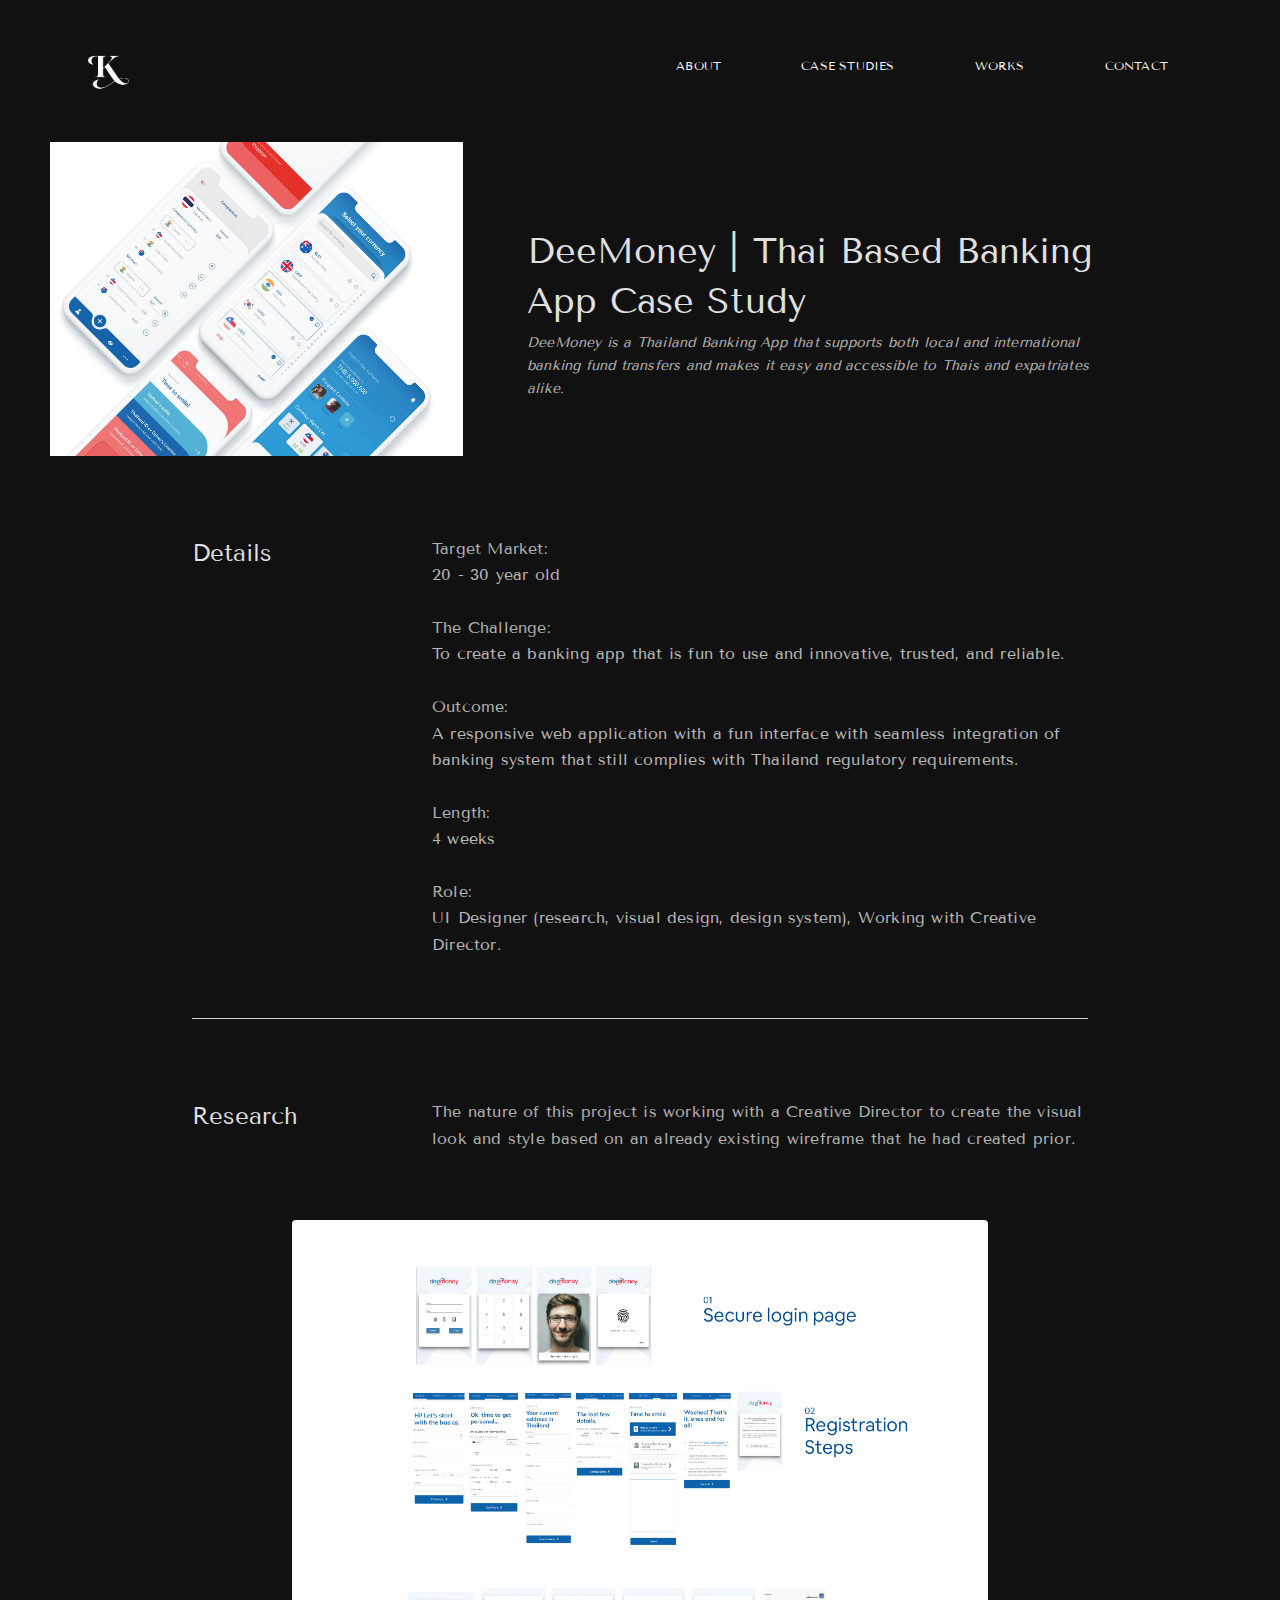
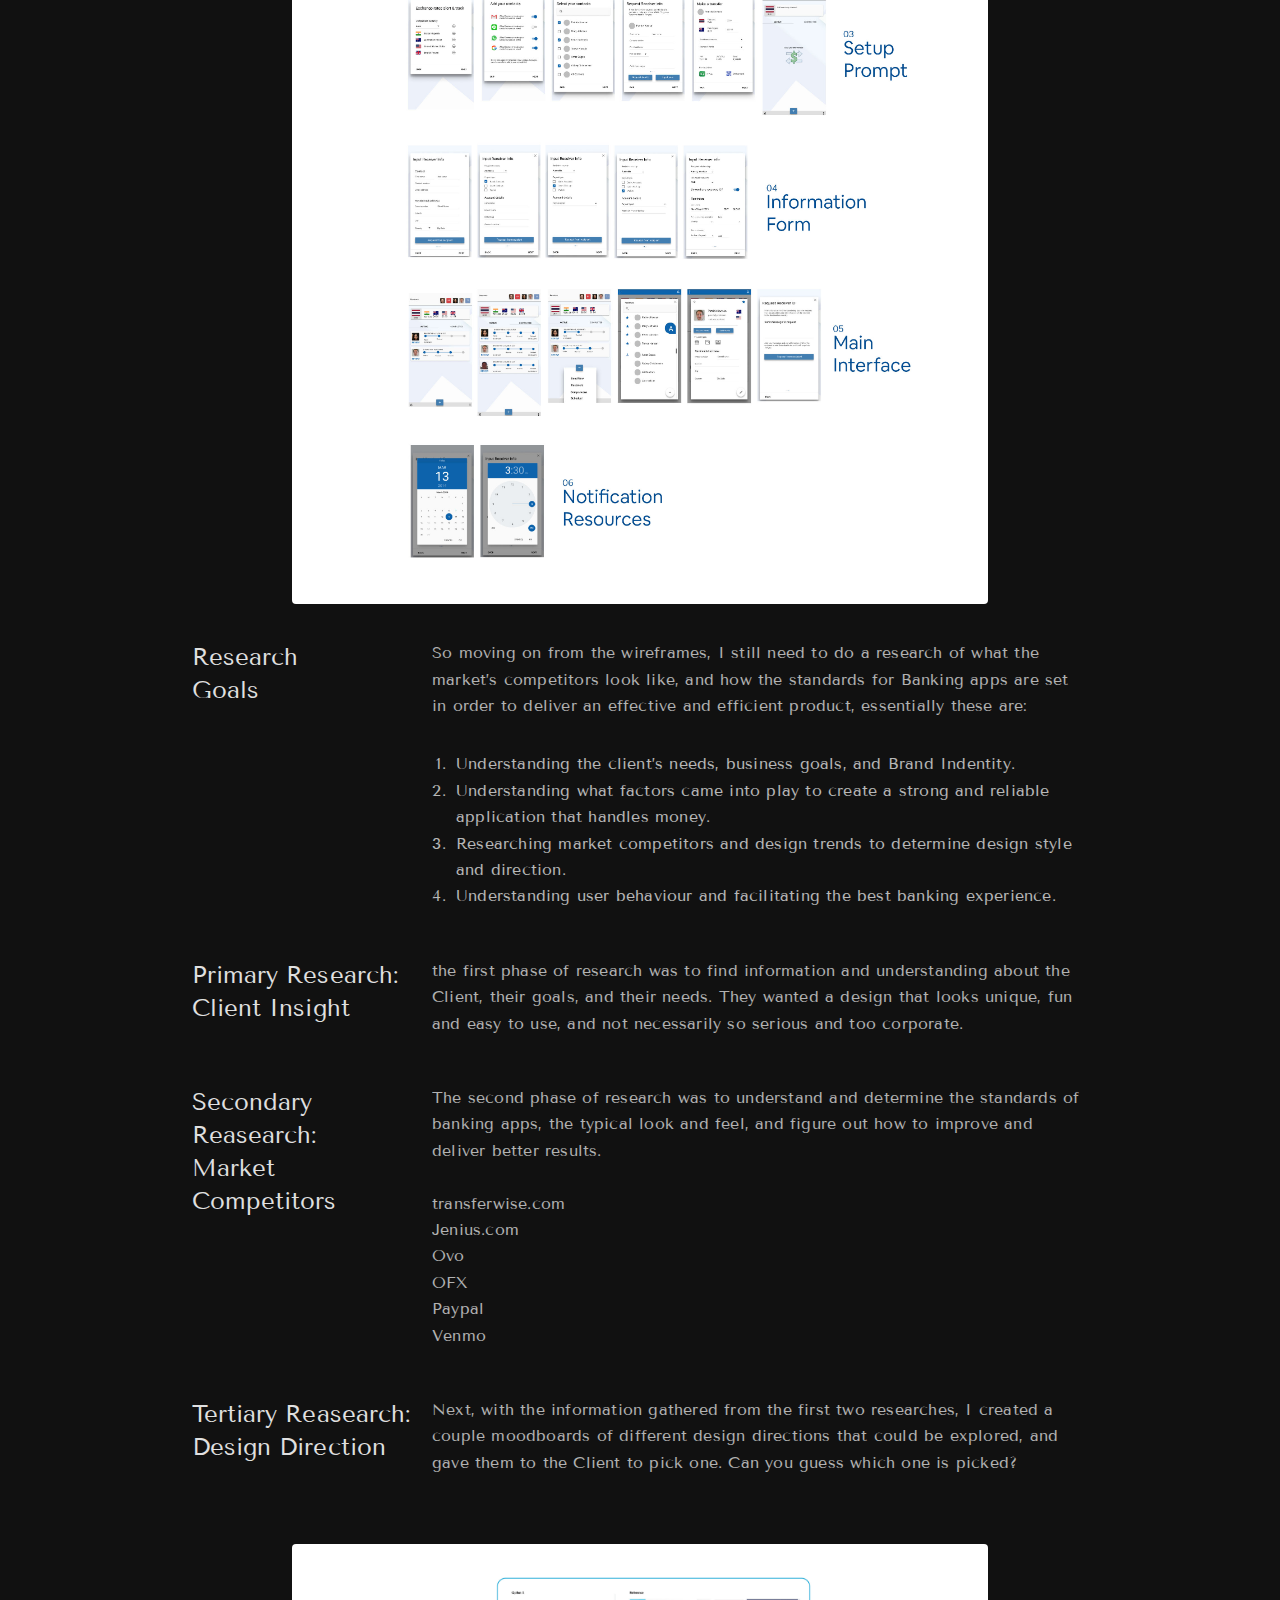
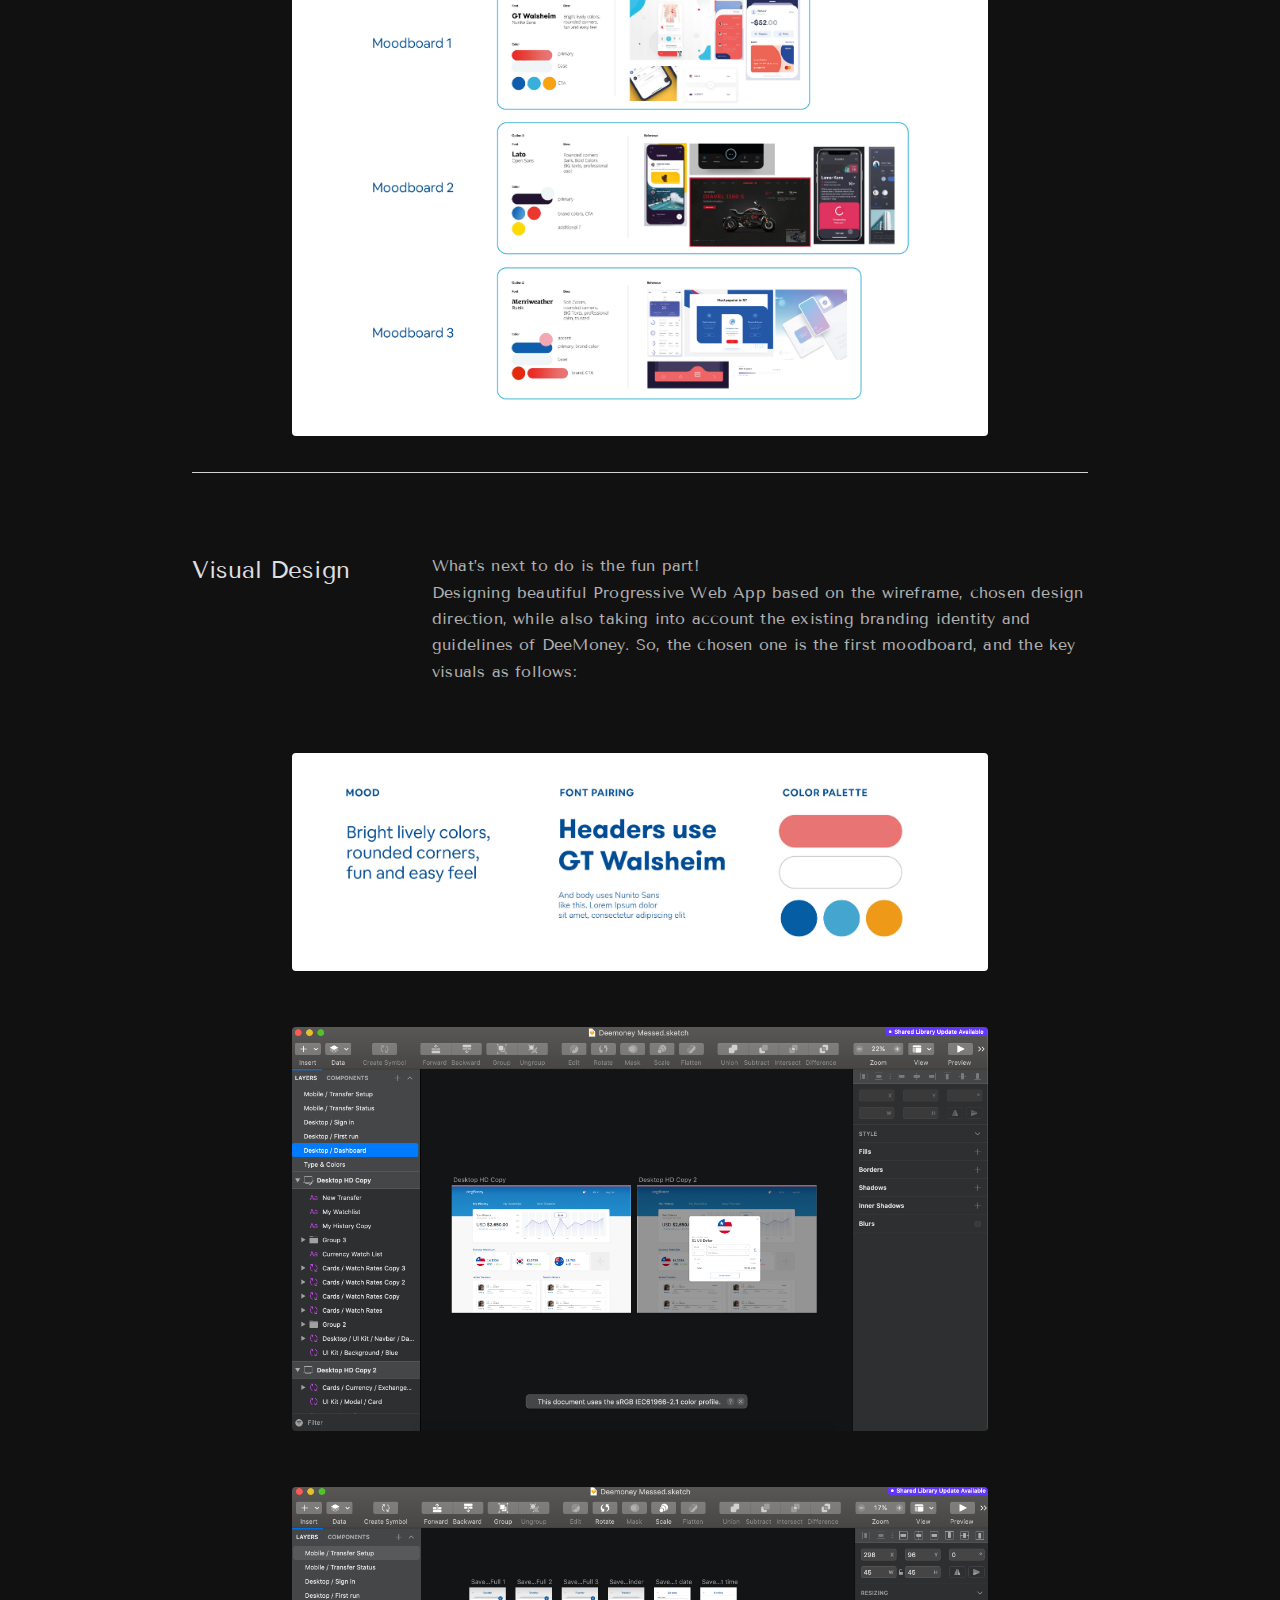
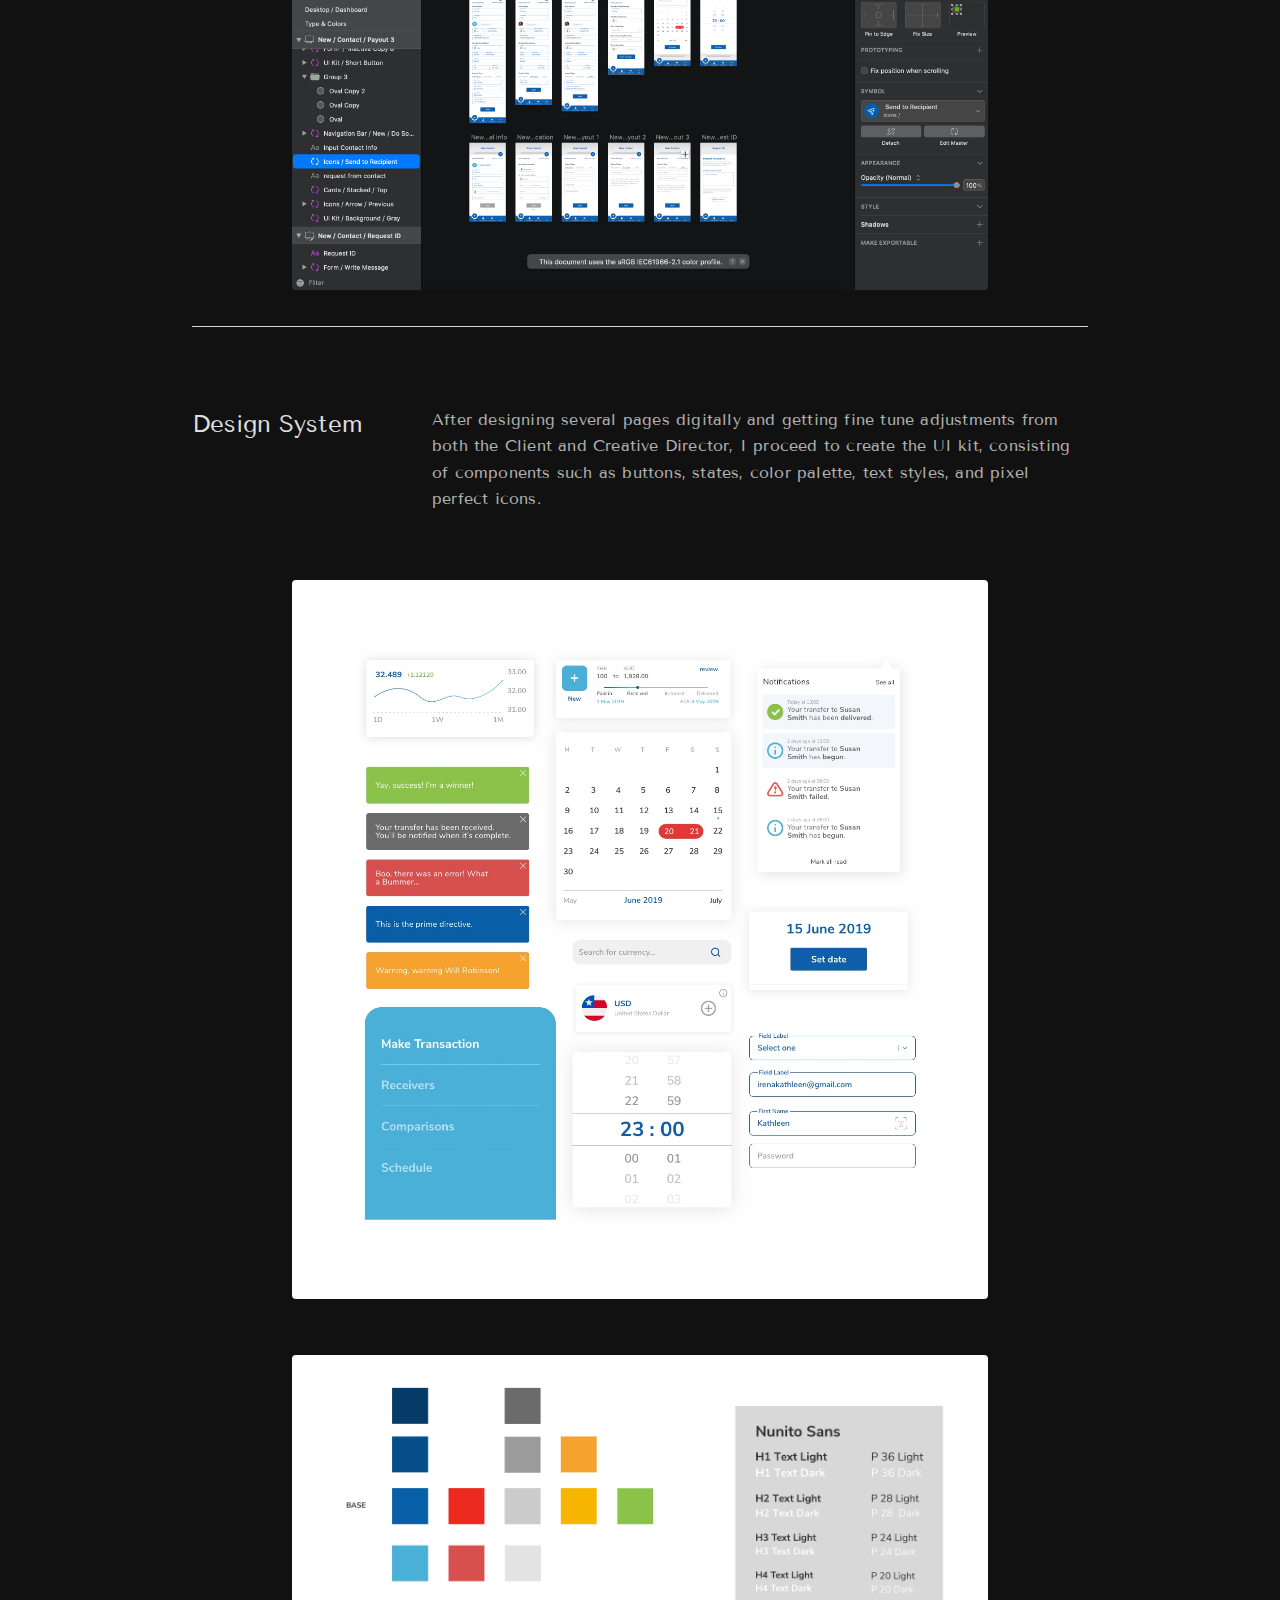
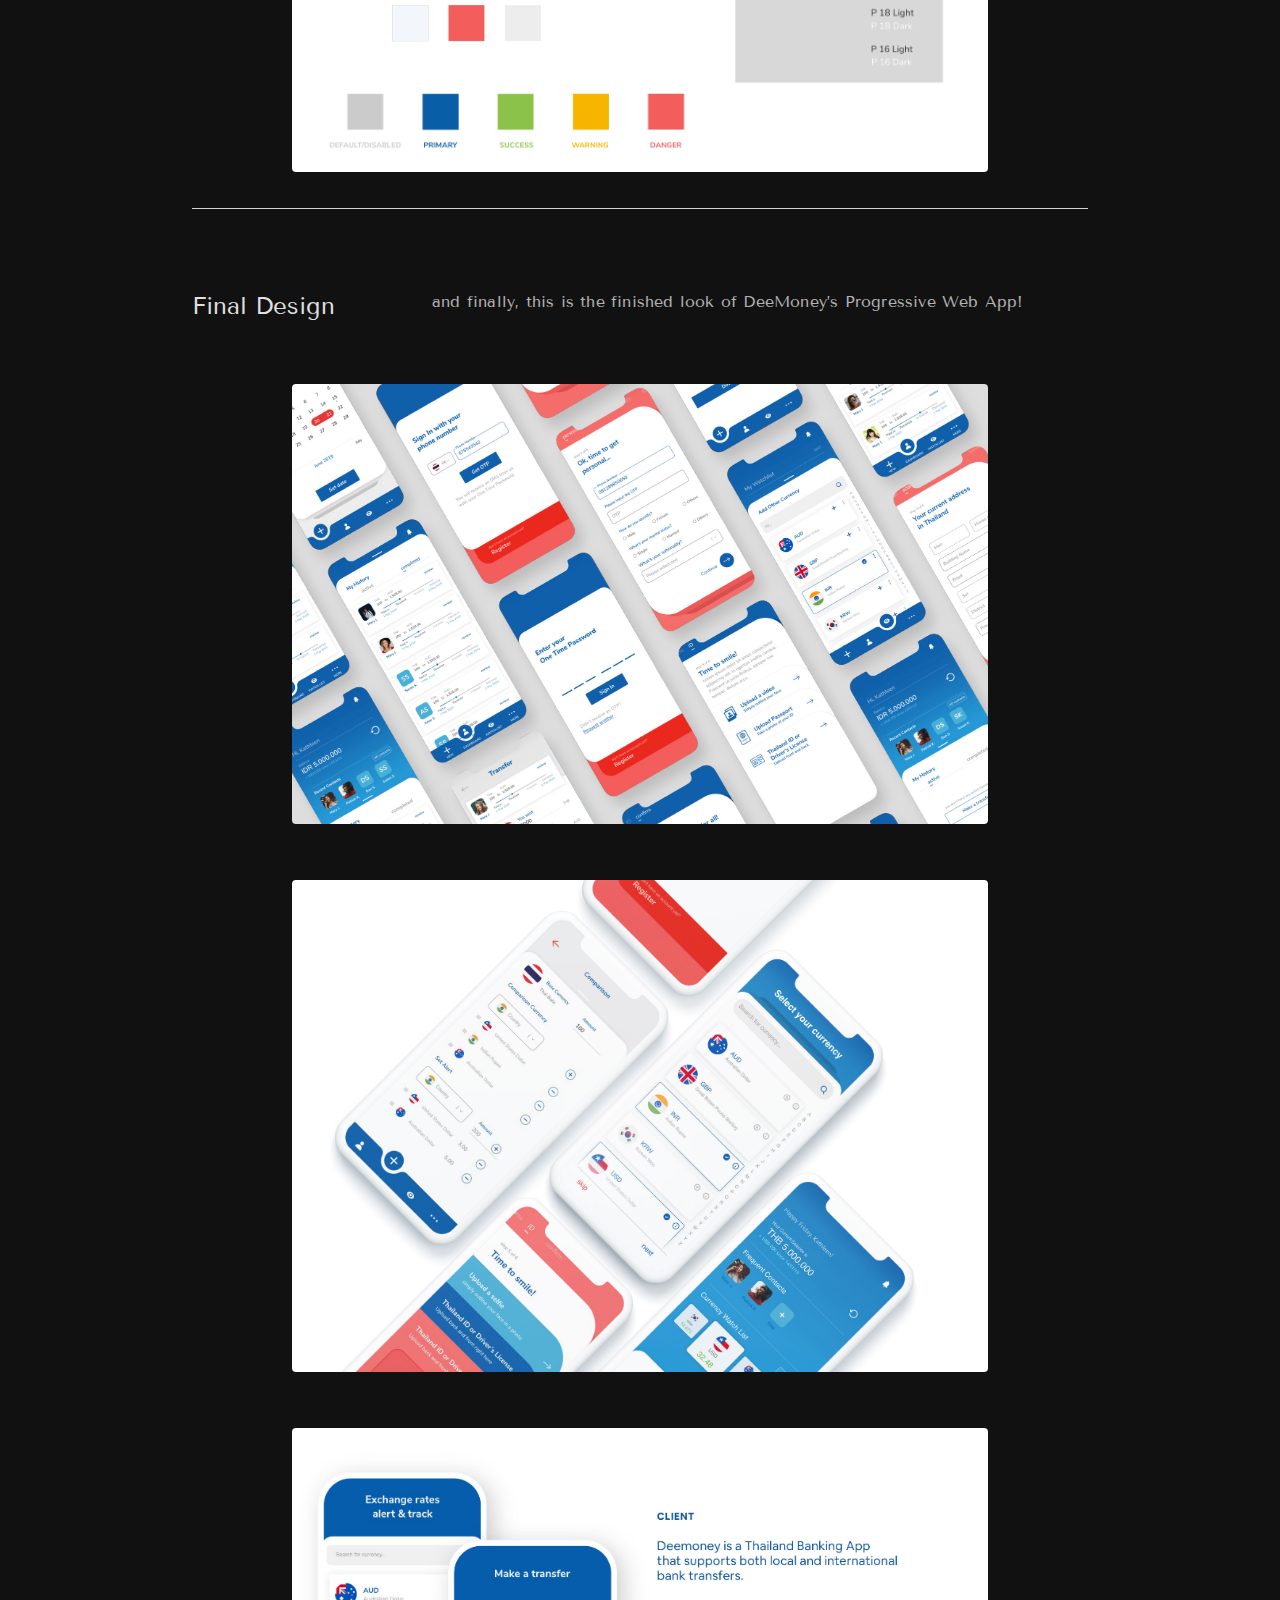
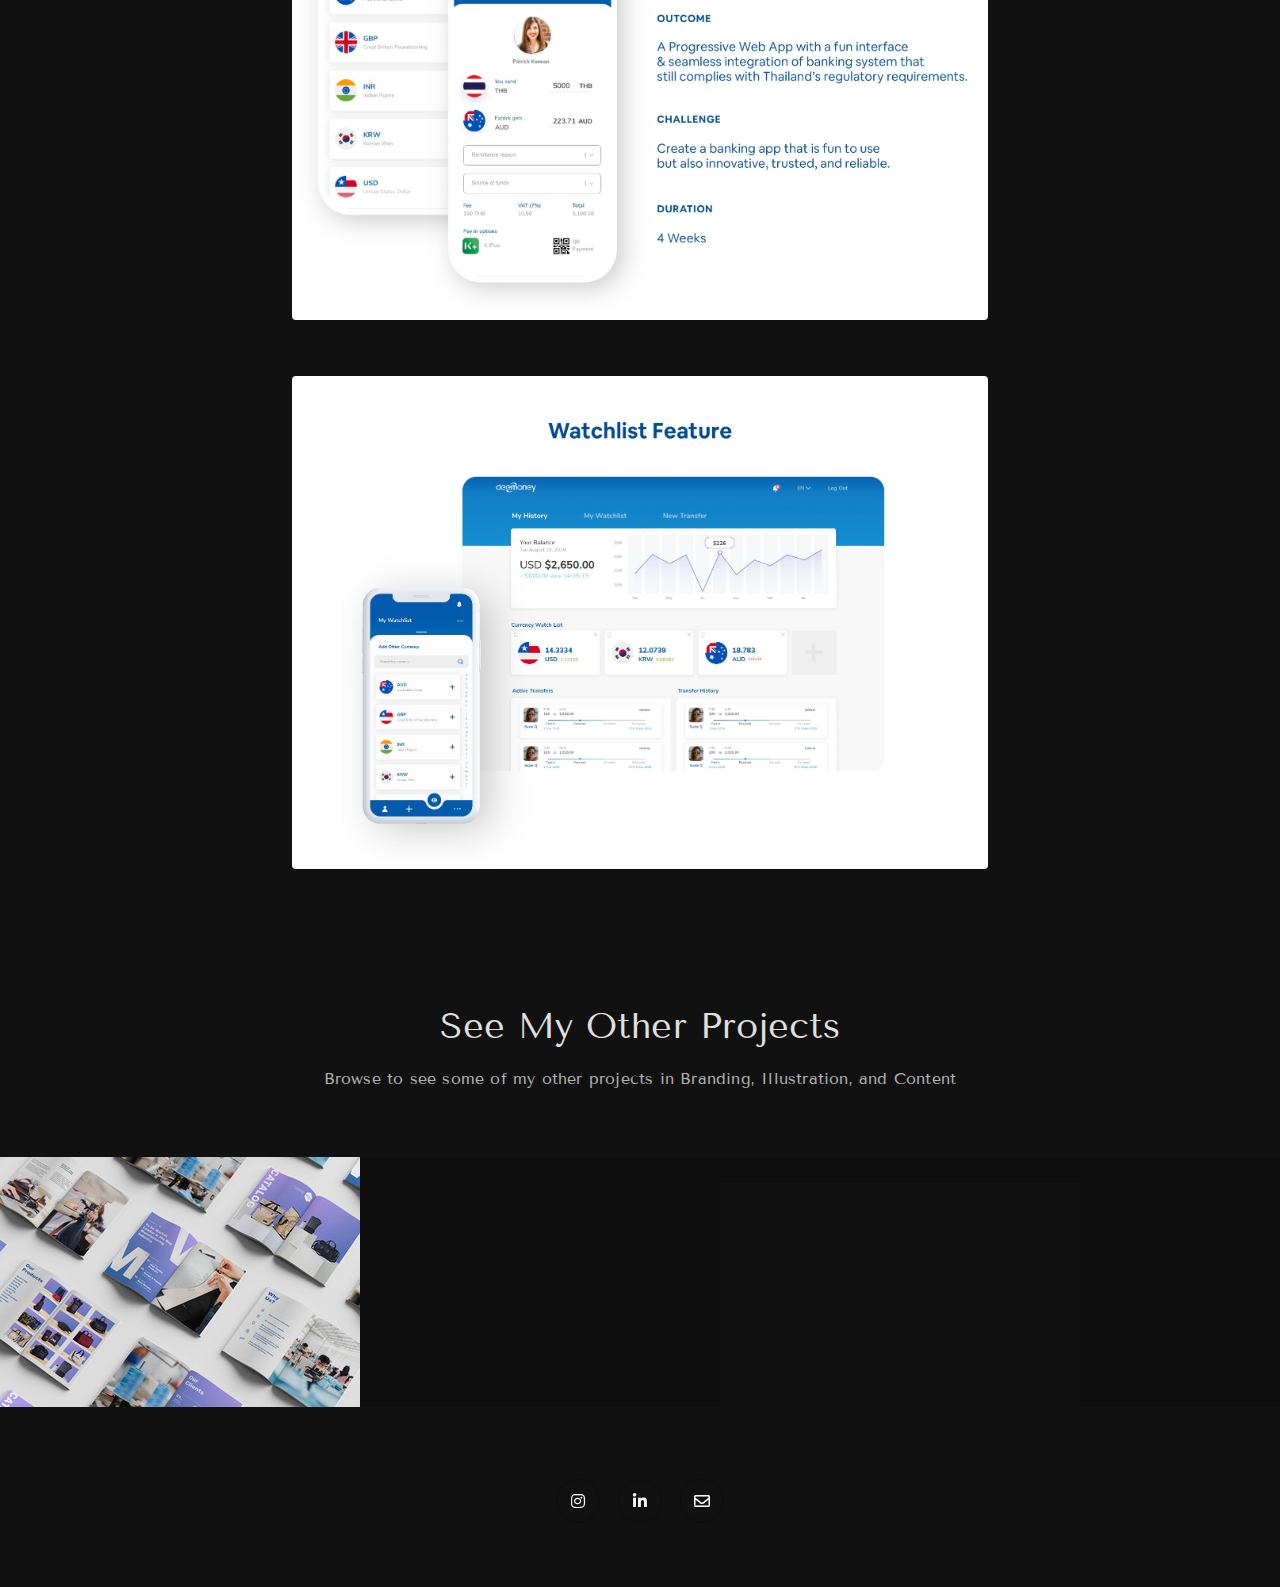
==== deemoney.html @ f828c38e "1st publish" ====
<!DOCTYPE HTML>
<!--
	Story by HTML5 UP
	html5up.net | @ajlkn
	Free for personal and commercial use under the CCA 3.0 license (html5up.net/license)

	Note: Only needed for demo purposes. Delete for production sites.
-->
<html>
	<head>
		<title>DeeMoney | Thai Based Banking App Case Study</title>
		<meta charset="utf-8" />
		<meta name="viewport" content="width=device-width, initial-scale=1, user-scalable=no" />
		<link rel="preconnect" href="https://fonts.gstatic.com">
		<link href="https://fonts.googleapis.com/css2?family=Tenor+Sans&display=swap" rel="stylesheet">
		<link rel="preconnect" href="https://fonts.gstatic.com">
		<link href="https://fonts.googleapis.com/css2?family=Poppins:wght@200;400;600&display=swap" rel="stylesheet">
		<link rel="stylesheet" href="pga/assets/css/main.css" />
		<noscript><link rel="stylesheet" href="pga/assets/css/noscript.css" /></noscript>
	</head>
	<body class="is-preload">


	 <a href="index.html">
	 <img class="logo-img" src="pga/assets/Logo/K_Logo_50px.png" alt="Kathleen Irena" itemprop="logo" style="max-height: 70px">
	 </a>
		 <div class="topnav" style="padding:36px 72px;">

			 					<nav>
										<a style="padding-top: 20px;" href="index.html#four">CONTACT</a>
										<a style="padding-top: 20px;" href="index.html#three">WORKS</a>
										<a style="padding-top: 20px;" href="index.html#two">CASE STUDIES</a>
										<a style="padding-top: 20px;" href="index.html#one">ABOUT</a>
								 </nav>
			</div>
		</section>


		<!-- Wrapper -->
			<div id="wrapper" class="divided">


				<!-- Spotlight -->
					<section class="spotlight style1 orient-right content-align-left image-position-center onscroll-image-fade-in" id="first" style="padding-top: 0px; padding-right: 50px; padding-left: 50px;">
						<div class="content" style="padding-top: 44px;">
						<header style="padding-right: 50px;">
							<h2 style="padding-top:40px;">DeeMoney | Thai Based Banking App Case Study</h2>
							<p style="font-size:14px; color: #f7f7f7;">
								DeeMoney is a Thailand Banking App that supports both local and international banking fund transfers and makes it easy and accessible to Thais and expatriates alike.
							</p>
						</header>
						</div>
						<div class="image">
							<img src="pga/images/dm/dm_mobile01.jpg" alt="DeeMoney Logo" />
						</div>
					</section>

					<!-- Definition List -->
<section class="wrapper style1 align-center">
	<div class="inner" style="padding-top:0px;">
		<section class="index align-left">
				<section style="padding-bottom:60px;">
									<header>
									<h3>Details</h3>
									</header>

									<div class="content" style="opacity: 70%;">
									<strong>Target Market:</strong><br>
									20 - 30 year old
									<br>
									<br><strong>The Challenge:</strong><br>
									To create a banking app that is fun to use and innovative, trusted, and reliable.
									<br>
									<br><strong>Outcome:</strong><br>
									A responsive web application with a fun interface with seamless integration of banking system that still complies with Thailand regulatory requirements.
									<br>
									<br><strong>Length:</strong><br>
									4 weeks
									<br>
									<br><strong>Role:</strong><br>
									UI Designer (research, visual design, design system), Working with Creative Director.
									</div>
				</section>
				<section>
								<header>
								<h3>Research</h3>
								</header>
								<div class="content">
									<dd>
										<p>The nature of this project is working with a Creative Director to create the visual look and style based on an already existing wireframe that he had created prior.</p>
									</dd>
								</div>
				</section>
				<section style="border-top-width:0px; padding-top:0px;">
								<span class="image fit"><img src="pga/images/dm/dm_wireframe.jpg" alt="DeeMoney Wireframe" /></span>
				</section>
				<section style="border-top-width:0px; padding-top:0px;">
					<header>
					<h3>Research<br>
					Goals
				  </h3>
					</header>
						<div class="content">
								<p>So moving on from the wireframes, I still need to do a research of what the market’s competitors look like, and how the standards for Banking apps are set in order to deliver an effective and efficient product, essentially these are:</p>
										<ol style="opacity:70%;">
											<li>Understanding the client’s needs, business goals, and Brand Indentity.</li>
											<li>Understanding what factors came into play to create a strong and reliable application that handles money.</li>
											<li>Researching market competitors and design trends to determine design style and direction.</li>
											<li>Understanding user behaviour and facilitating the best banking experience.</li>
										</ol>
									</dd>
								</div>
				</section>
				<section style="border-top-width:0px; padding-top:0px;">
								<header>
								<h3>Primary Research:<br>
									Client Insight </h3>
							  </header>
								<div class="content">
								<p>the first phase of research was to find information and understanding about the Client, their goals, and their needs. They wanted a design that looks unique, fun and easy to use, and not necessarily so serious and too corporate.
								</p>
								</div>
				</section>
				<section style="border-top-width:0px; padding-top:0px;">
								<header style="padding-right:20px;">
				 				<h3>Secondary Reasearch: <br>
					 			Market Competitors</h3>
				 				</header>
				 				<div class="content">
				 				<p>The second phase of research was to understand and determine the standards of banking apps, the typical look and feel, and figure out how to improve and deliver better results.
									 <br>
									 <br>
									 transferwise.com<br>
									 Jenius.com<br>
									 Ovo<br>
									 OFX<br>
									 Paypal<br>
									 Venmo<br>
				 				</p>
				 				</div>
				</section>
				<section style="border-top-width:0px; padding-top:0px;">
								<header style="padding-right:20px;">
								<h3>Tertiary Reasearch: <br>
								Design Direction</h3>
								</header>
								<div class="content">
								<p>Next, with the information gathered from the first two researches, I created a couple moodboards of different design directions that could be explored, and gave them to the Client to pick one.
									Can you guess which one is picked?
								</p>
								</div>
				</section>
				<section style="border-top-width:0px; padding-top:0px;">
								<span class="image fit"><img src="pga/images/dm/dm_moodboard.jpg" alt="DeeMoney Moodboards" /></span>
				</section>
				<section>
								<header>
								<h3>Visual Design</h3>
								</header>
								<div class="content">
								<dd>
								<p>What’s next to do is the fun part! <br>
									Designing beautiful Progressive Web App based on the wireframe, chosen design direction, while also taking into account the existing branding identity and guidelines of DeeMoney.
									So, the chosen one is the first moodboard, and the key visuals as follows:
								</p></dd>
							</div>
				</section>
				<section style="border-top-width:0px; padding-top:0px;">
								<span class="image fit"><img src="pga/images/dm/dmkv.jpg" alt="DeeMoney Key Visuals" /></span>
				</section>
				<section style="border-top-width:0px; padding-top:0px;">
								<span class="image fit"><img src="pga/images/dm/dm_wip01.jpg" alt="DeeMoney Working Progress 01" /></span>
				</section>
				<section style="border-top-width:0px; padding-top:0px;">
								<span class="image fit"><img src="pga/images/dm/dm_wip02.jpg" alt="DeeMoney Working Progress 02" /></span>
				</section>
				<section>
								<header>
								<h3>Design System</h3>
								</header>
								<div class="content">
								<dd>
								<p>After designing several pages digitally and getting fine tune adjustments from both the Client and Creative Director, I proceed to create the UI kit, consisting of components such as buttons, states, color palette, text styles, and pixel perfect icons.</p></dd>
								</div>
				</section>
				<section style="border-top-width:0px; padding-top:0px;">
								<span class="image fit"><img src="pga/images/dm/dm_icons.jpg" alt="DeeMoney UI Cards Kit" /></span>
				</section>
				<section style="border-top-width:0px; padding-top:0px;">
								<span class="image fit"><img src="pga/images/dm/dm_colors_typo.jpg" alt="DeeMoneyTypography System" /></span>
				</section>
				<section>
								<header>
								<h3>Final Design</h3>
								</header>
								<div class="content">
								<dd>
								<p>and finally, this is the finished look of DeeMoney’s Progressive Web App!</p></dd>
				</section>
				<section style="border-top-width:0px; padding-top:0px;">
								<span class="image fit"><img src="pga/images/dm/dmpages.jpg" alt="DeeMoney Pages Design" /></span>
				</section>
				<section style="border-top-width:0px; padding-top:0px;">
								<span class="image fit"><img src="pga/images/dm/dm_mobile01.jpg" alt="DeeMoney Mobile Design" /></span>
				</section>
				<section style="border-top-width:0px; padding-top:0px;">
								<span class="image fit"><img src="pga/images/dm/dm_mobile02.jpg" alt="DeeMoney Mobile Design" /></span>
				</section>
				<section style="border-top-width:0px; padding-top:0px;">
								<span class="image fit"><img src="pga/images/dm/dm_desktop01.jpg" alt="DeeMoney Watchlist Feature" /></span>
				</section>

			</section>
		</div>
	</div>
		</section>

<!-- done -->

<!-- Wrapper -->
	<div id="wrapper" class="divided">


		<!-- Five -->
			<section class="wrapper style1 align-center">
				<div class="inner">
					<h2>See My Other Projects</h2>
					<p>Browse to see some of my other projects in Branding, Illustration, and Content</p>
				</div>

				<!-- Gallery -->
					<div class="gallery style2 medium lightbox onscroll-fade-in">

						<article>
							<a href="pga/images/gallery/fulls/acp.jpg">
								<img src="pga/images/gallery/thumbs/acp.jpg" alt="ACP" />
							</a>
							<div class="caption">
								<h3>ACP</h3>
								<p>Catalog Design Project for Bag Manufacturing Company.</p>
								<ul class="actions fixed">
									<li><span class="button small">Details</span></li>
								</ul>
							</div>
						</article>
						<article>
							<a href="pga/images/gallery/fulls/honestherb.jpg" class="image">
								<img src="pga/images/gallery/thumbs/honestherb.jpg" alt="Honest Herb Brand Identity" />
							</a>
							<div class="caption">
								<h3>Honest Herb</h3>
								<p>Brand Identity for Honest Herb.</p>
								<ul class="actions fixed">
									<li><span class="button small">Details</span></li>
								</ul>
							</div>
						</article>
						<article>
							<a href="pga/images/gallery/fulls/makaio.jpg" class="image">
								<img src="pga/images/gallery/thumbs/makaio.jpg" alt="et.Makaio" />
							</a>
							<div class="caption">
								<h3>Et Makaio</h3>
								<p>Brand Identity for Children's Clothing.</p>
								<ul class="actions fixed">
									<li><span class="button small">Details</span></li>
								</ul>
							</div>
						</article>
						<article>
							<a href="pga/images/gallery/fulls/tama.jpg" class="image">
								<img src="pga/images/gallery/thumbs/tama.jpg" alt="Tama Luxury Handbag" />
							</a>
							<div class="caption">
								<h3>Tama</h3>
								<p>Brand Identity for small luxury handbags.</p>
								<ul class="actions fixed">
									<li><span class="button small">Details</span></li>
								</ul>
							</div>
						</article>
						<article>
							<a href="pga/images/gallery/fulls/breton.jpg" class="image">
								<img src="pga/images/gallery/thumbs/breton.jpg" alt="Breton Safety Shoes" />
							</a>
							<div class="caption">
								<h3>Breton</h3>
								<p>Brand Identity for Safety Shoes Manufacturer.</p>
								<ul class="actions fixed">
									<li><span class="button small">Details</span></li>
								</ul>
							</div>
						</article>
						<article>
							<a href="pga/images/gallery/fulls/zpro.jpg" class="image">
								<img src="pga/images/gallery/thumbs/zpro.jpg" alt="Z-Pro" />
							</a>
							<div class="caption">
								<h3>Zpro</h3>
								<p>Brand Identity for wall paints and brushes.</p>
								<ul class="actions fixed">
									<li><span class="button small">Details</span></li>
								</ul>
							</div>
						</article>
						<!--<article>
							 <a href="images/gallery/fulls/07.jpg" class="image">
								<img src="images/gallery/thumbs/07.jpg" alt="" />
							</a>
							<div class="caption">
								<h3>Ipsum Lorem</h3>
								<p>Lorem ipsum dolor amet, consectetur magna etiam elit. Etiam sed ultrices.</p>
								<ul class="actions fixed">
									<li><span class="button small">Details</span></li>
								</ul>
							</div>
						</article>
						<article>
							<a href="images/gallery/fulls/08.jpg" class="image">
								<img src="images/gallery/thumbs/08.jpg" alt="" />
							</a>
							<div class="caption">
								<h3>Magna Risus</h3>
								<p>Lorem ipsum dolor amet, consectetur magna etiam elit. Etiam sed ultrices.</p>
								<ul class="actions fixed">
									<li><span class="button small">Details</span></li>
								</ul>
							</div>
						</article>
						<article>
							<a href="images/gallery/fulls/09.jpg" class="image">
								<img src="images/gallery/thumbs/09.jpg" alt="" />
							</a>
							<div class="caption">
								<h3>Tempus Dolor</h3>
								<p>Lorem ipsum dolor amet, consectetur magna etiam elit. Etiam sed ultrices.</p>
								<ul class="actions fixed">
									<li><span class="button small">Details</span></li>
								</ul>
							</div>
						</article>
						<article>
							<a href="images/gallery/fulls/10.jpg" class="image">
								<img src="images/gallery/thumbs/10.jpg" alt="" />
							</a>
							<div class="caption">
								<h3>Sed Etiam</h3>
								<p>Lorem ipsum dolor amet, consectetur magna etiam elit. Etiam sed ultrices.</p>
								<ul class="actions fixed">
									<li><span class="button small">Details</span></li>
								</ul>
							</div>
						</article>
						<article>
							<a href="images/gallery/fulls/11.jpg" class="image">
								<img src="images/gallery/thumbs/11.jpg" alt="" />
							</a>
							<div class="caption">
								<h3>Magna Lorem</h3>
								<p>Lorem ipsum dolor amet, consectetur magna etiam elit. Etiam sed ultrices.</p>
								<ul class="actions fixed">
									<li><span class="button small">Details</span></li>
								</ul>
							</div>
						</article>
						<article>
							<a href="images/gallery/fulls/12.jpg" class="image">
								<img src="images/gallery/thumbs/12.jpg" alt="" />
							</a>
							<div class="caption">
								<h3>Ipsum Dolor</h3>
								<p>Lorem ipsum dolor amet, consectetur magna etiam elit. Etiam sed ultrices.</p>
								<ul class="actions fixed">
									<li><span class="button small">Details</span></li>
								</ul>
							</div>
						</article> -->


					</div>
					</div>

			</section>


		<!-- Footer -->
			<footer class="wrapper style1 align-center">
				<div class="inner">
					<ul class="icons">
						<li><a href="https://www.instagram.com/kathleenirn/?hl=en" class="icon brands style2 fa-instagram"><span class="label">Instagram</span></a></li>
						<li><a href="https://www.linkedin.com/in/kathleen-irena-9a9683130/" class="icon brands style2 fa-linkedin-in"><span class="label">LinkedIn</span></a></li>
						<li><a href="mailto: irenakathleen@gmail.com" class="icon style2 fa-envelope"><span class="label">Email</span></a></li>
					</ul>
				</div>
			</footer>

	</div>




		<!-- Scripts -->
			<script src="pga/assets/js/jquery.min.js"></script>
			<script src="pga/assets/js/jquery.scrollex.min.js"></script>
			<script src="pga/assets/js/jquery.scrolly.min.js"></script>
			<script src="pga/assets/js/browser.min.js"></script>
			<script src="pga/assets/js/breakpoints.min.js"></script>
			<script src="pga/assets/js/util.js"></script>
			<script src="pga/assets/js/main.js"></script>

	</body>
</html>
---- pga/assets/css/main.css ----
@import url(fontawesome-all.min.css);
@import url("https://fonts.googleapis.com/css?family=Source+Sans+Pro:300,300i,400,400i");
@font-face {
    src: url('/fonts/argestadisplay-regular-webfont.ttf');
    font-weight: normal;
    font-style: normal;
		font-family: Argesta;
    font-family: 'Tenor Sans', sans-serif;
    font-family: 'Poppins', sans-serif;
}

/*
	Story by HTML5 UP
	html5up.net | @ajlkn
	Free for personal and commercial use under the CCA 3.0 license (html5up.net/license)
*/

html, body, div, span, applet, object,
iframe, h1, h2, h3, h4, h5, h6, p, blockquote,
pre, a, abbr, acronym, address, big, cite,
code, del, dfn, em, img, ins, kbd, q, s, samp,
small, strike, strong, sub, sup, tt, var, b,
u, i, center, dl, dt, dd, ol, ul, li, fieldset,
form, label, legend, table, caption, tbody,
tfoot, thead, tr, th, td, article, aside,
canvas, details, embed, figure, figcaption,
footer, header, hgroup, menu, nav, output, ruby,
section, summary, time, mark, audio, video {
	margin: 0;
	padding: 0;
	border: 0;
	font-size: 100%;
	font-family: Tenor Sans;
	letter-spacing: 0.2px;
	vertical-align: baseline;
}

article, aside, details, figcaption, figure,
footer, header, hgroup, menu, nav, section {
	display: block;}

body {
	line-height: 1;
}

ol, ul {
	list-style-type: none;
  margin:0;
  padding:0;
}

blockquote, q {
	quotes: none;
}

	blockquote:before, blockquote:after, q:before, q:after {
		content: '';
		content: none;
	}

table {
	border-collapse: collapse;
	border-spacing: 0;
}

body {
	-webkit-text-size-adjust: none;
}

mark {
	background-color: transparent;
	color: inherit;
}

input::-moz-focus-inner {
	border: 0;
	padding: 0;
}

input, select, textarea {
	-moz-appearance: none;
	-webkit-appearance: none;
	-ms-appearance: none;
	appearance: none;
}

/* Basic */

	@-ms-viewport {
		width: device-width;
	}

	body {
		-ms-overflow-style: scrollbar;
	}

	@media screen and (max-width: 480px) {

		html, body {
			min-width: 320px;
		}

	}

	html {
		box-sizing: border-box;
	}

	*, *:before, *:after {
		box-sizing: inherit;
	}

	body {
		background: #fff;
	}

		body.is-preload *, body.is-preload *:before, body.is-preload *:after {
			-moz-animation: none !important;
			-webkit-animation: none !important;
			-ms-animation: none !important;
			animation: none !important;
			-moz-transition: none !important;
			-webkit-transition: none !important;
			-ms-transition: none !important;
			transition: none !important;
		}

/* Type */

	html {
		font-size: 18pt;
	}

		@media screen and (max-width: 1680px) {

			html {
				font-size: 14pt;
			}

		}

		@media screen and (max-width: 1280px) {

			html {
				font-size: 12pt;
			}

		}

		@media screen and (max-width: 736px) {

			html {
				font-size: 11pt;
			}

		}

		@media screen and (max-width: 360px) {

			html {
				font-size: 10pt;
			}

		}

	body {
		background-color: #121212;
		color: #fff;
	}

	body, input, select, textarea {
		font-family: "Source Sans Pro", Helvetica, sans-serif;
		font-size: 1rem;
		font-weight: 300;
		line-height: 1.65;
	}

	a {
		-moz-transition: color 0.2s ease-in-out;
		-webkit-transition: color 0.2s ease-in-out;
		-ms-transition: color 0.2s ease-in-out;
		transition: color 0.2s ease-in-out;
		text-decoration: underline;
	}

		a:hover {
			text-decoration: none;
		}

	strong, b {
		font-weight: 400;
	}

	em, i {
		font-style: italic;
	}

	p {
		margin: 0 0 2rem 0;
		color: #f7f7f7;
		opacity: 70%;
	}

		p.major {
			font-size: 1.25rem;
		}

	h1, h2, h3, h4, h5, h6 {
		font-weight: 300;
		line-height: 1.375;
		letter-spacing: 0.05px;
		margin: 0 0 1rem 0;
		opacity:90%;
	}

		h1 a, h2 a, h3 a, h4 a, h5 a, h6 a {
			color: inherit;
			text-decoration: none;
		}

	h1 {
		font-size: 3.5rem;
		line-height: 1.2;
	}

	h2 {
		font-size: 2.25rem;
	}

	h3 {
		font-size: 1.5rem;
	}

	h4 {
		font-size: 1.1rem;
	}

	h5 {
		font-size: 0.9rem;
	}

	h6 {
		font-size: 0.7rem;
	}

	sub {
		font-size: 0.8rem;
		position: relative;
		top: 0.5rem;
	}

	sup {
		font-size: 0.8rem;
		position: relative;
		top: -0.5rem;
	}

	blockquote {
		border-left: solid 4px;
		font-style: italic;
		margin: 0 0 2rem 0;
		padding: 0.5rem 0 0.5rem 2rem;
	}

	code {
		border-radius: 4px;
		font-family: "Courier New", monospace;
		font-size: 0.9em;
		margin: 0 0.25rem;
		padding: 0.25rem 0.325rem;
	}

	pre {
		-webkit-overflow-scrolling: touch;
		font-family: "Courier New", monospace;
		font-size: 0.9em;
		margin: 0 0 2rem 0;
	}

		pre code {
			display: block;
			line-height: 1.5;
			padding: 0.75rem 1rem;
			overflow-x: auto;
		}

	hr {
		border: 0;
		border-bottom: solid 1px;
		margin: 2.5rem 0;
	}

		hr.major {
			margin: 3.5rem 0;
		}

	.align-left {
		text-align: left;
	}

	.align-center {
		text-align: center;
	}

	.align-right {
		text-align: right;
	}

	@media screen and (max-width: 736px) {

		p.major {
			font-size: 1.1rem;
		}

		h1 {
			font-size: 2.5rem;
		}

		h2 {
			font-size: 2rem;
		}

		h3 {
			font-size: 1.25rem;
		}

		h4 {
			font-size: 1rem;
		}

	}

	input, select, textarea {
		color: #f7f7f7;
	}

	a {
		color: #f7f7f7;
	}

		a:hover {
			color: #47D3E5;
		}

	strong, b {
		color: #f7f7f7;
	}

	h1, h2, h3, h4, h5, h6 {
		color: #f7f7f7;
	}

	blockquote {
		border-left-color: rgba(0, 0, 0, 0.2);
	}

	code {
		background: rgba(0, 0, 0, 0.05);
		border-color: rgba(0, 0, 0, 0.2);
	}

	hr {
		border-bottom-color: rgba(0, 0, 0, 0.2);
	}

/* Row */

	.row {
		display: flex;
		flex-wrap: wrap;
		box-sizing: border-box;
		align-items: stretch;
	}

		.row > * {
			box-sizing: border-box;
		}

		.row.gtr-uniform > * > :last-child {
			margin-bottom: 0;
		}

		.row.aln-left {
			justify-content: flex-start;
		}

		.row.aln-center {
			justify-content: center;
		}

		.row.aln-right {
			justify-content: flex-end;
		}

		.row.aln-top {
			align-items: flex-start;
		}

		.row.aln-middle {
			align-items: center;
		}

		.row.aln-bottom {
			align-items: flex-end;
		}

		.row > .imp {
			order: -1;
		}

		.row > .col-1 {
			width: 8.33333%;
		}

		.row > .off-1 {
			margin-left: 8.33333%;
		}

		.row > .col-2 {
			width: 16.66667%;
		}

		.row > .off-2 {
			margin-left: 16.66667%;
		}

		.row > .col-3 {
			width: 25%;
		}

		.row > .off-3 {
			margin-left: 25%;
		}

		.row > .col-4 {
			width: 33.33333%;
		}

		.row > .off-4 {
			margin-left: 33.33333%;
		}

		.row > .col-5 {
			width: 41.66667%;
		}

		.row > .off-5 {
			margin-left: 41.66667%;
		}

		.row > .col-6 {
			width: 50%;
		}

		.row > .off-6 {
			margin-left: 50%;
		}

		.row > .col-7 {
			width: 58.33333%;
		}

		.row > .off-7 {
			margin-left: 58.33333%;
		}

		.row > .col-8 {
			width: 66.66667%;
		}

		.row > .off-8 {
			margin-left: 66.66667%;
		}

		.row > .col-9 {
			width: 75%;
		}

		.row > .off-9 {
			margin-left: 75%;
		}

		.row > .col-10 {
			width: 83.33333%;
		}

		.row > .off-10 {
			margin-left: 83.33333%;
		}

		.row > .col-11 {
			width: 91.66667%;
		}

		.row > .off-11 {
			margin-left: 91.66667%;
		}

		.row > .col-12 {
			width: 100%;
		}

		.row > .off-12 {
			margin-left: 100%;
		}

		.row.gtr-0 {
			margin-top: 0;
			margin-left: 0rem;
		}

			.row.gtr-0 > * {
				padding: 0 0 0 0rem;
			}

			.row.gtr-0.gtr-uniform {
				margin-top: 0rem;
			}

				.row.gtr-0.gtr-uniform > * {
					padding-top: 0rem;
				}

		.row.gtr-25 {
			margin-top: 0;
			margin-left: -0.5rem;
		}

			.row.gtr-25 > * {
				padding: 0 0 0 0.5rem;
			}

			.row.gtr-25.gtr-uniform {
				margin-top: -0.5rem;
			}

				.row.gtr-25.gtr-uniform > * {
					padding-top: 0.5rem;
				}

		.row.gtr-50 {
			margin-top: 0;
			margin-left: -1rem;
		}

			.row.gtr-50 > * {
				padding: 0 0 0 1rem;
			}

			.row.gtr-50.gtr-uniform {
				margin-top: -1rem;
			}

				.row.gtr-50.gtr-uniform > * {
					padding-top: 1rem;
				}

		.row {
			margin-top: 0;
			margin-left: -2rem;
		}

			.row > * {
				padding: 0 0 0 2rem;
			}

			.row.gtr-uniform {
				margin-top: -2rem;
			}

				.row.gtr-uniform > * {
					padding-top: 2rem;
				}

		.row.gtr-150 {
			margin-top: 0;
			margin-left: -3rem;
		}

			.row.gtr-150 > * {
				padding: 0 0 0 3rem;
			}

			.row.gtr-150.gtr-uniform {
				margin-top: -3rem;
			}

				.row.gtr-150.gtr-uniform > * {
					padding-top: 3rem;
				}

		.row.gtr-200 {
			margin-top: 0;
			margin-left: -4rem;
		}

			.row.gtr-200 > * {
				padding: 0 0 0 4rem;
			}

			.row.gtr-200.gtr-uniform {
				margin-top: -4rem;
			}

				.row.gtr-200.gtr-uniform > * {
					padding-top: 4rem;
				}

		@media screen and (max-width: 1680px) {

			.row {
				display: flex;
				flex-wrap: wrap;
				box-sizing: border-box;
				align-items: stretch;
			}

				.row > * {
					box-sizing: border-box;
				}

				.row.gtr-uniform > * > :last-child {
					margin-bottom: 0;
				}

				.row.aln-left {
					justify-content: flex-start;
				}

				.row.aln-center {
					justify-content: center;
				}

				.row.aln-right {
					justify-content: flex-end;
				}

				.row.aln-top {
					align-items: flex-start;
				}

				.row.aln-middle {
					align-items: center;
				}

				.row.aln-bottom {
					align-items: flex-end;
				}

				.row > .imp-xlarge {
					order: -1;
				}

				.row > .col-1-xlarge {
					width: 8.33333%;
				}

				.row > .off-1-xlarge {
					margin-left: 8.33333%;
				}

				.row > .col-2-xlarge {
					width: 16.66667%;
				}

				.row > .off-2-xlarge {
					margin-left: 16.66667%;
				}

				.row > .col-3-xlarge {
					width: 25%;
				}

				.row > .off-3-xlarge {
					margin-left: 25%;
				}

				.row > .col-4-xlarge {
					width: 33.33333%;
				}

				.row > .off-4-xlarge {
					margin-left: 33.33333%;
				}

				.row > .col-5-xlarge {
					width: 41.66667%;
				}

				.row > .off-5-xlarge {
					margin-left: 41.66667%;
				}

				.row > .col-6-xlarge {
					width: 50%;
				}

				.row > .off-6-xlarge {
					margin-left: 50%;
				}

				.row > .col-7-xlarge {
					width: 58.33333%;
				}

				.row > .off-7-xlarge {
					margin-left: 58.33333%;
				}

				.row > .col-8-xlarge {
					width: 66.66667%;
				}

				.row > .off-8-xlarge {
					margin-left: 66.66667%;
				}

				.row > .col-9-xlarge {
					width: 75%;
				}

				.row > .off-9-xlarge {
					margin-left: 75%;
				}

				.row > .col-10-xlarge {
					width: 83.33333%;
				}

				.row > .off-10-xlarge {
					margin-left: 83.33333%;
				}

				.row > .col-11-xlarge {
					width: 91.66667%;
				}

				.row > .off-11-xlarge {
					margin-left: 91.66667%;
				}

				.row > .col-12-xlarge {
					width: 100%;
				}

				.row > .off-12-xlarge {
					margin-left: 100%;
				}

				.row.gtr-0 {
					margin-top: 0;
					margin-left: 0rem;
				}

					.row.gtr-0 > * {
						padding: 0 0 0 0rem;
					}

					.row.gtr-0.gtr-uniform {
						margin-top: 0rem;
					}

						.row.gtr-0.gtr-uniform > * {
							padding-top: 0rem;
						}

				.row.gtr-25 {
					margin-top: 0;
					margin-left: -0.5rem;
				}

					.row.gtr-25 > * {
						padding: 0 0 0 0.5rem;
					}

					.row.gtr-25.gtr-uniform {
						margin-top: -0.5rem;
					}

						.row.gtr-25.gtr-uniform > * {
							padding-top: 0.5rem;
						}

				.row.gtr-50 {
					margin-top: 0;
					margin-left: -1rem;
				}

					.row.gtr-50 > * {
						padding: 0 0 0 1rem;
					}

					.row.gtr-50.gtr-uniform {
						margin-top: -1rem;
					}

						.row.gtr-50.gtr-uniform > * {
							padding-top: 1rem;
						}

				.row {
					margin-top: 0;
					margin-left: -2rem;
				}

					.row > * {
						padding: 0 0 0 2rem;
					}

					.row.gtr-uniform {
						margin-top: -2rem;
					}

						.row.gtr-uniform > * {
							padding-top: 2rem;
						}

				.row.gtr-150 {
					margin-top: 0;
					margin-left: -3rem;
				}

					.row.gtr-150 > * {
						padding: 0 0 0 3rem;
					}

					.row.gtr-150.gtr-uniform {
						margin-top: -3rem;
					}

						.row.gtr-150.gtr-uniform > * {
							padding-top: 3rem;
						}

				.row.gtr-200 {
					margin-top: 0;
					margin-left: -4rem;
				}

					.row.gtr-200 > * {
						padding: 0 0 0 4rem;
					}

					.row.gtr-200.gtr-uniform {
						margin-top: -4rem;
					}

						.row.gtr-200.gtr-uniform > * {
							padding-top: 4rem;
						}

		}

		@media screen and (max-width: 1280px) {

			.row {
				display: flex;
				flex-wrap: wrap;
				box-sizing: border-box;
				align-items: stretch;
			}

				.row > * {
					box-sizing: border-box;
				}

				.row.gtr-uniform > * > :last-child {
					margin-bottom: 0;
				}

				.row.aln-left {
					justify-content: flex-start;
				}

				.row.aln-center {
					justify-content: center;
				}

				.row.aln-right {
					justify-content: flex-end;
				}

				.row.aln-top {
					align-items: flex-start;
				}

				.row.aln-middle {
					align-items: center;
				}

				.row.aln-bottom {
					align-items: flex-end;
				}

				.row > .imp-large {
					order: -1;
				}

				.row > .col-1-large {
					width: 8.33333%;
				}

				.row > .off-1-large {
					margin-left: 8.33333%;
				}

				.row > .col-2-large {
					width: 16.66667%;
				}

				.row > .off-2-large {
					margin-left: 16.66667%;
				}

				.row > .col-3-large {
					width: 25%;
				}

				.row > .off-3-large {
					margin-left: 25%;
				}

				.row > .col-4-large {
					width: 33.33333%;
				}

				.row > .off-4-large {
					margin-left: 33.33333%;
				}

				.row > .col-5-large {
					width: 41.66667%;
				}

				.row > .off-5-large {
					margin-left: 41.66667%;
				}

				.row > .col-6-large {
					width: 50%;
				}

				.row > .off-6-large {
					margin-left: 50%;
				}

				.row > .col-7-large {
					width: 58.33333%;
				}

				.row > .off-7-large {
					margin-left: 58.33333%;
				}

				.row > .col-8-large {
					width: 66.66667%;
				}

				.row > .off-8-large {
					margin-left: 66.66667%;
				}

				.row > .col-9-large {
					width: 75%;
				}

				.row > .off-9-large {
					margin-left: 75%;
				}

				.row > .col-10-large {
					width: 83.33333%;
				}

				.row > .off-10-large {
					margin-left: 83.33333%;
				}

				.row > .col-11-large {
					width: 91.66667%;
				}

				.row > .off-11-large {
					margin-left: 91.66667%;
				}

				.row > .col-12-large {
					width: 100%;
				}

				.row > .off-12-large {
					margin-left: 100%;
				}

				.row.gtr-0 {
					margin-top: 0;
					margin-left: 0rem;
				}

					.row.gtr-0 > * {
						padding: 0 0 0 0rem;
					}

					.row.gtr-0.gtr-uniform {
						margin-top: 0rem;
					}

						.row.gtr-0.gtr-uniform > * {
							padding-top: 0rem;
						}

				.row.gtr-25 {
					margin-top: 0;
					margin-left: -0.5rem;
				}

					.row.gtr-25 > * {
						padding: 0 0 0 0.5rem;
					}

					.row.gtr-25.gtr-uniform {
						margin-top: -0.5rem;
					}

						.row.gtr-25.gtr-uniform > * {
							padding-top: 0.5rem;
						}

				.row.gtr-50 {
					margin-top: 0;
					margin-left: -1rem;
				}

					.row.gtr-50 > * {
						padding: 0 0 0 1rem;
					}

					.row.gtr-50.gtr-uniform {
						margin-top: -1rem;
					}

						.row.gtr-50.gtr-uniform > * {
							padding-top: 1rem;
						}

				.row {
					margin-top: 0;
					margin-left: -2rem;
				}

					.row > * {
						padding: 0 0 0 2rem;
					}

					.row.gtr-uniform {
						margin-top: -2rem;
					}

						.row.gtr-uniform > * {
							padding-top: 2rem;
						}

				.row.gtr-150 {
					margin-top: 0;
					margin-left: -3rem;
				}

					.row.gtr-150 > * {
						padding: 0 0 0 3rem;
					}

					.row.gtr-150.gtr-uniform {
						margin-top: -3rem;
					}

						.row.gtr-150.gtr-uniform > * {
							padding-top: 3rem;
						}

				.row.gtr-200 {
					margin-top: 0;
					margin-left: -4rem;
				}

					.row.gtr-200 > * {
						padding: 0 0 0 4rem;
					}

					.row.gtr-200.gtr-uniform {
						margin-top: -4rem;
					}

						.row.gtr-200.gtr-uniform > * {
							padding-top: 4rem;
						}

		}

		@media screen and (max-width: 980px) {

			.row {
				display: flex;
				flex-wrap: wrap;
				box-sizing: border-box;
				align-items: stretch;
			}

				.row > * {
					box-sizing: border-box;
				}

				.row.gtr-uniform > * > :last-child {
					margin-bottom: 0;
				}

				.row.aln-left {
					justify-content: flex-start;
				}

				.row.aln-center {
					justify-content: center;
				}

				.row.aln-right {
					justify-content: flex-end;
				}

				.row.aln-top {
					align-items: flex-start;
				}

				.row.aln-middle {
					align-items: center;
				}

				.row.aln-bottom {
					align-items: flex-end;
				}

				.row > .imp-medium {
					order: -1;
				}

				.row > .col-1-medium {
					width: 8.33333%;
				}

				.row > .off-1-medium {
					margin-left: 8.33333%;
				}

				.row > .col-2-medium {
					width: 16.66667%;
				}

				.row > .off-2-medium {
					margin-left: 16.66667%;
				}

				.row > .col-3-medium {
					width: 25%;
				}

				.row > .off-3-medium {
					margin-left: 25%;
				}

				.row > .col-4-medium {
					width: 33.33333%;
				}

				.row > .off-4-medium {
					margin-left: 33.33333%;
				}

				.row > .col-5-medium {
					width: 41.66667%;
				}

				.row > .off-5-medium {
					margin-left: 41.66667%;
				}

				.row > .col-6-medium {
					width: 50%;
				}

				.row > .off-6-medium {
					margin-left: 50%;
				}

				.row > .col-7-medium {
					width: 58.33333%;
				}

				.row > .off-7-medium {
					margin-left: 58.33333%;
				}

				.row > .col-8-medium {
					width: 66.66667%;
				}

				.row > .off-8-medium {
					margin-left: 66.66667%;
				}

				.row > .col-9-medium {
					width: 75%;
				}

				.row > .off-9-medium {
					margin-left: 75%;
				}

				.row > .col-10-medium {
					width: 83.33333%;
				}

				.row > .off-10-medium {
					margin-left: 83.33333%;
				}

				.row > .col-11-medium {
					width: 91.66667%;
				}

				.row > .off-11-medium {
					margin-left: 91.66667%;
				}

				.row > .col-12-medium {
					width: 100%;
				}

				.row > .off-12-medium {
					margin-left: 100%;
				}

				.row.gtr-0 {
					margin-top: 0;
					margin-left: 0rem;
				}

					.row.gtr-0 > * {
						padding: 0 0 0 0rem;
					}

					.row.gtr-0.gtr-uniform {
						margin-top: 0rem;
					}

						.row.gtr-0.gtr-uniform > * {
							padding-top: 0rem;
						}

				.row.gtr-25 {
					margin-top: 0;
					margin-left: -0.5rem;
				}

					.row.gtr-25 > * {
						padding: 0 0 0 0.5rem;
					}

					.row.gtr-25.gtr-uniform {
						margin-top: -0.5rem;
					}

						.row.gtr-25.gtr-uniform > * {
							padding-top: 0.5rem;
						}

				.row.gtr-50 {
					margin-top: 0;
					margin-left: -1rem;
				}

					.row.gtr-50 > * {
						padding: 0 0 0 1rem;
					}

					.row.gtr-50.gtr-uniform {
						margin-top: -1rem;
					}

						.row.gtr-50.gtr-uniform > * {
							padding-top: 1rem;
						}

				.row {
					margin-top: 0;
					margin-left: -2rem;
				}

					.row > * {
						padding: 0 0 0 2rem;
					}

					.row.gtr-uniform {
						margin-top: -2rem;
					}

						.row.gtr-uniform > * {
							padding-top: 2rem;
						}

				.row.gtr-150 {
					margin-top: 0;
					margin-left: -3rem;
				}

					.row.gtr-150 > * {
						padding: 0 0 0 3rem;
					}

					.row.gtr-150.gtr-uniform {
						margin-top: -3rem;
					}

						.row.gtr-150.gtr-uniform > * {
							padding-top: 3rem;
						}

				.row.gtr-200 {
					margin-top: 0;
					margin-left: -4rem;
				}

					.row.gtr-200 > * {
						padding: 0 0 0 4rem;
					}

					.row.gtr-200.gtr-uniform {
						margin-top: -4rem;
					}

						.row.gtr-200.gtr-uniform > * {
							padding-top: 4rem;
						}

		}

		@media screen and (max-width: 736px) {

			.row {
				display: flex;
				flex-wrap: wrap;
				box-sizing: border-box;
				align-items: stretch;
			}

				.row > * {
					box-sizing: border-box;
				}

				.row.gtr-uniform > * > :last-child {
					margin-bottom: 0;
				}

				.row.aln-left {
					justify-content: flex-start;
				}

				.row.aln-center {
					justify-content: center;
				}

				.row.aln-right {
					justify-content: flex-end;
				}

				.row.aln-top {
					align-items: flex-start;
				}

				.row.aln-middle {
					align-items: center;
				}

				.row.aln-bottom {
					align-items: flex-end;
				}

				.row > .imp-small {
					order: -1;
				}

				.row > .col-1-small {
					width: 8.33333%;
				}

				.row > .off-1-small {
					margin-left: 8.33333%;
				}

				.row > .col-2-small {
					width: 16.66667%;
				}

				.row > .off-2-small {
					margin-left: 16.66667%;
				}

				.row > .col-3-small {
					width: 25%;
				}

				.row > .off-3-small {
					margin-left: 25%;
				}

				.row > .col-4-small {
					width: 33.33333%;
				}

				.row > .off-4-small {
					margin-left: 33.33333%;
				}

				.row > .col-5-small {
					width: 41.66667%;
				}

				.row > .off-5-small {
					margin-left: 41.66667%;
				}

				.row > .col-6-small {
					width: 50%;
				}

				.row > .off-6-small {
					margin-left: 50%;
				}

				.row > .col-7-small {
					width: 58.33333%;
				}

				.row > .off-7-small {
					margin-left: 58.33333%;
				}

				.row > .col-8-small {
					width: 66.66667%;
				}

				.row > .off-8-small {
					margin-left: 66.66667%;
				}

				.row > .col-9-small {
					width: 75%;
				}

				.row > .off-9-small {
					margin-left: 75%;
				}

				.row > .col-10-small {
					width: 83.33333%;
				}

				.row > .off-10-small {
					margin-left: 83.33333%;
				}

				.row > .col-11-small {
					width: 91.66667%;
				}

				.row > .off-11-small {
					margin-left: 91.66667%;
				}

				.row > .col-12-small {
					width: 100%;
				}

				.row > .off-12-small {
					margin-left: 100%;
				}

				.row.gtr-0 {
					margin-top: 0;
					margin-left: 0rem;
				}

					.row.gtr-0 > * {
						padding: 0 0 0 0rem;
					}

					.row.gtr-0.gtr-uniform {
						margin-top: 0rem;
					}

						.row.gtr-0.gtr-uniform > * {
							padding-top: 0rem;
						}

				.row.gtr-25 {
					margin-top: 0;
					margin-left: -0.5rem;
				}

					.row.gtr-25 > * {
						padding: 0 0 0 0.5rem;
					}

					.row.gtr-25.gtr-uniform {
						margin-top: -0.5rem;
					}

						.row.gtr-25.gtr-uniform > * {
							padding-top: 0.5rem;
						}

				.row.gtr-50 {
					margin-top: 0;
					margin-left: -1rem;
				}

					.row.gtr-50 > * {
						padding: 0 0 0 1rem;
					}

					.row.gtr-50.gtr-uniform {
						margin-top: -1rem;
					}

						.row.gtr-50.gtr-uniform > * {
							padding-top: 1rem;
						}

				.row {
					margin-top: 0;
					margin-left: -2rem;
				}

					.row > * {
						padding: 0 0 0 2rem;
					}

					.row.gtr-uniform {
						margin-top: -2rem;
					}

						.row.gtr-uniform > * {
							padding-top: 2rem;
						}

				.row.gtr-150 {
					margin-top: 0;
					margin-left: -3rem;
				}

					.row.gtr-150 > * {
						padding: 0 0 0 3rem;
					}

					.row.gtr-150.gtr-uniform {
						margin-top: -3rem;
					}

						.row.gtr-150.gtr-uniform > * {
							padding-top: 3rem;
						}

				.row.gtr-200 {
					margin-top: 0;
					margin-left: -4rem;
				}

					.row.gtr-200 > * {
						padding: 0 0 0 4rem;
					}

					.row.gtr-200.gtr-uniform {
						margin-top: -4rem;
					}

						.row.gtr-200.gtr-uniform > * {
							padding-top: 4rem;
						}

		}

		@media screen and (max-width: 480px) {

			.row {
				display: flex;
				flex-wrap: wrap;
				box-sizing: border-box;
				align-items: stretch;
			}

				.row > * {
					box-sizing: border-box;
				}

				.row.gtr-uniform > * > :last-child {
					margin-bottom: 0;
				}

				.row.aln-left {
					justify-content: flex-start;
				}

				.row.aln-center {
					justify-content: center;
				}

				.row.aln-right {
					justify-content: flex-end;
				}

				.row.aln-top {
					align-items: flex-start;
				}

				.row.aln-middle {
					align-items: center;
				}

				.row.aln-bottom {
					align-items: flex-end;
				}

				.row > .imp-xsmall {
					order: -1;
				}

				.row > .col-1-xsmall {
					width: 8.33333%;
				}

				.row > .off-1-xsmall {
					margin-left: 8.33333%;
				}

				.row > .col-2-xsmall {
					width: 16.66667%;
				}

				.row > .off-2-xsmall {
					margin-left: 16.66667%;
				}

				.row > .col-3-xsmall {
					width: 25%;
				}

				.row > .off-3-xsmall {
					margin-left: 25%;
				}

				.row > .col-4-xsmall {
					width: 33.33333%;
				}

				.row > .off-4-xsmall {
					margin-left: 33.33333%;
				}

				.row > .col-5-xsmall {
					width: 41.66667%;
				}

				.row > .off-5-xsmall {
					margin-left: 41.66667%;
				}

				.row > .col-6-xsmall {
					width: 50%;
				}

				.row > .off-6-xsmall {
					margin-left: 50%;
				}

				.row > .col-7-xsmall {
					width: 58.33333%;
				}

				.row > .off-7-xsmall {
					margin-left: 58.33333%;
				}

				.row > .col-8-xsmall {
					width: 66.66667%;
				}

				.row > .off-8-xsmall {
					margin-left: 66.66667%;
				}

				.row > .col-9-xsmall {
					width: 75%;
				}

				.row > .off-9-xsmall {
					margin-left: 75%;
				}

				.row > .col-10-xsmall {
					width: 83.33333%;
				}

				.row > .off-10-xsmall {
					margin-left: 83.33333%;
				}

				.row > .col-11-xsmall {
					width: 91.66667%;
				}

				.row > .off-11-xsmall {
					margin-left: 91.66667%;
				}

				.row > .col-12-xsmall {
					width: 100%;
				}

				.row > .off-12-xsmall {
					margin-left: 100%;
				}

				.row.gtr-0 {
					margin-top: 0;
					margin-left: 0rem;
				}

					.row.gtr-0 > * {
						padding: 0 0 0 0rem;
					}

					.row.gtr-0.gtr-uniform {
						margin-top: 0rem;
					}

						.row.gtr-0.gtr-uniform > * {
							padding-top: 0rem;
						}

				.row.gtr-25 {
					margin-top: 0;
					margin-left: -0.5rem;
				}

					.row.gtr-25 > * {
						padding: 0 0 0 0.5rem;
					}

					.row.gtr-25.gtr-uniform {
						margin-top: -0.5rem;
					}

						.row.gtr-25.gtr-uniform > * {
							padding-top: 0.5rem;
						}

				.row.gtr-50 {
					margin-top: 0;
					margin-left: -1rem;
				}

					.row.gtr-50 > * {
						padding: 0 0 0 1rem;
					}

					.row.gtr-50.gtr-uniform {
						margin-top: -1rem;
					}

						.row.gtr-50.gtr-uniform > * {
							padding-top: 1rem;
						}

				.row {
					margin-top: 0;
					margin-left: -2rem;
				}

					.row > * {
						padding: 0 0 0 2rem;
					}

					.row.gtr-uniform {
						margin-top: -2rem;
					}

						.row.gtr-uniform > * {
							padding-top: 2rem;
						}

				.row.gtr-150 {
					margin-top: 0;
					margin-left: -3rem;
				}

					.row.gtr-150 > * {
						padding: 0 0 0 3rem;
					}

					.row.gtr-150.gtr-uniform {
						margin-top: -3rem;
					}

						.row.gtr-150.gtr-uniform > * {
							padding-top: 3rem;
						}

				.row.gtr-200 {
					margin-top: 0;
					margin-left: -4rem;
				}

					.row.gtr-200 > * {
						padding: 0 0 0 4rem;
					}

					.row.gtr-200.gtr-uniform {
						margin-top: -4rem;
					}

						.row.gtr-200.gtr-uniform > * {
							padding-top: 4rem;
						}

		}

		@media screen and (max-width: 360px) {

			.row {
				display: flex;
				flex-wrap: wrap;
				box-sizing: border-box;
				align-items: stretch;
			}

				.row > * {
					box-sizing: border-box;
				}

				.row.gtr-uniform > * > :last-child {
					margin-bottom: 0;
				}

				.row.aln-left {
					justify-content: flex-start;
				}

				.row.aln-center {
					justify-content: center;
				}

				.row.aln-right {
					justify-content: flex-end;
				}

				.row.aln-top {
					align-items: flex-start;
				}

				.row.aln-middle {
					align-items: center;
				}

				.row.aln-bottom {
					align-items: flex-end;
				}

				.row > .imp-xxsmall {
					order: -1;
				}

				.row > .col-1-xxsmall {
					width: 8.33333%;
				}

				.row > .off-1-xxsmall {
					margin-left: 8.33333%;
				}

				.row > .col-2-xxsmall {
					width: 16.66667%;
				}

				.row > .off-2-xxsmall {
					margin-left: 16.66667%;
				}

				.row > .col-3-xxsmall {
					width: 25%;
				}

				.row > .off-3-xxsmall {
					margin-left: 25%;
				}

				.row > .col-4-xxsmall {
					width: 33.33333%;
				}

				.row > .off-4-xxsmall {
					margin-left: 33.33333%;
				}

				.row > .col-5-xxsmall {
					width: 41.66667%;
				}

				.row > .off-5-xxsmall {
					margin-left: 41.66667%;
				}

				.row > .col-6-xxsmall {
					width: 50%;
				}

				.row > .off-6-xxsmall {
					margin-left: 50%;
				}

				.row > .col-7-xxsmall {
					width: 58.33333%;
				}

				.row > .off-7-xxsmall {
					margin-left: 58.33333%;
				}

				.row > .col-8-xxsmall {
					width: 66.66667%;
				}

				.row > .off-8-xxsmall {
					margin-left: 66.66667%;
				}

				.row > .col-9-xxsmall {
					width: 75%;
				}

				.row > .off-9-xxsmall {
					margin-left: 75%;
				}

				.row > .col-10-xxsmall {
					width: 83.33333%;
				}

				.row > .off-10-xxsmall {
					margin-left: 83.33333%;
				}

				.row > .col-11-xxsmall {
					width: 91.66667%;
				}

				.row > .off-11-xxsmall {
					margin-left: 91.66667%;
				}

				.row > .col-12-xxsmall {
					width: 100%;
				}

				.row > .off-12-xxsmall {
					margin-left: 100%;
				}

				.row.gtr-0 {
					margin-top: 0;
					margin-left: 0rem;
				}

					.row.gtr-0 > * {
						padding: 0 0 0 0rem;
					}

					.row.gtr-0.gtr-uniform {
						margin-top: 0rem;
					}

						.row.gtr-0.gtr-uniform > * {
							padding-top: 0rem;
						}

				.row.gtr-25 {
					margin-top: 0;
					margin-left: -0.5rem;
				}

					.row.gtr-25 > * {
						padding: 0 0 0 0.5rem;
					}

					.row.gtr-25.gtr-uniform {
						margin-top: -0.5rem;
					}

						.row.gtr-25.gtr-uniform > * {
							padding-top: 0.5rem;
						}

				.row.gtr-50 {
					margin-top: 0;
					margin-left: -1rem;
				}

					.row.gtr-50 > * {
						padding: 0 0 0 1rem;
					}

					.row.gtr-50.gtr-uniform {
						margin-top: -1rem;
					}

						.row.gtr-50.gtr-uniform > * {
							padding-top: 1rem;
						}

				.row {
					margin-top: 0;
					margin-left: -2rem;
				}

					.row > * {
						padding: 0 0 0 2rem;
					}

					.row.gtr-uniform {
						margin-top: -2rem;
					}

						.row.gtr-uniform > * {
							padding-top: 2rem;
						}

				.row.gtr-150 {
					margin-top: 0;
					margin-left: -3rem;
				}

					.row.gtr-150 > * {
						padding: 0 0 0 3rem;
					}

					.row.gtr-150.gtr-uniform {
						margin-top: -3rem;
					}

						.row.gtr-150.gtr-uniform > * {
							padding-top: 3rem;
						}

				.row.gtr-200 {
					margin-top: 0;
					margin-left: -4rem;
				}

					.row.gtr-200 > * {
						padding: 0 0 0 4rem;
					}

					.row.gtr-200.gtr-uniform {
						margin-top: -4rem;
					}

						.row.gtr-200.gtr-uniform > * {
							padding-top: 4rem;
						}

		}

/* Box */

	.box {
		border-radius: 4px;
		border: solid 1px;
		margin-bottom: 2rem;
		padding: 1.5rem;
	}

		.box > :last-child,
		.box > :last-child > :last-child,
		.box > :last-child > :last-child > :last-child {
			margin-bottom: 0;
		}

		.box.alt {
			border: 0;
			border-radius: 0;
			padding: 0;
		}

	.box {
		border-color: rgba(0, 0, 0, 0.2);
	}

/* Button */

	input[type="submit"],
	input[type="reset"],
	input[type="button"],
	button,
	.button {
		-moz-appearance: none;
		-webkit-appearance: none;
		-ms-appearance: none;
		appearance: none;
		-moz-transition: background-color 0.2s ease-in-out, box-shadow 0.2s ease-in-out, color 0.2s ease-in-out;
		-webkit-transition: background-color 0.2s ease-in-out, box-shadow 0.2s ease-in-out, color 0.2s ease-in-out;
		-ms-transition: background-color 0.2s ease-in-out, box-shadow 0.2s ease-in-out, color 0.2s ease-in-out;
		transition: background-color 0.2s ease-in-out, box-shadow 0.2s ease-in-out, color 0.2s ease-in-out;
		border: 0;
		cursor: pointer;
		display: inline-block;
		font-weight: 400;
		letter-spacing: 0.125em;
		text-align: center;
		text-decoration: none;
		text-transform: uppercase;
		white-space: nowrap;
		font-size: 0.75rem;
		max-width: 20rem;
		height: 3.75em;
		line-height: 3.75em;
		border-radius: 3.75em;
		padding: 0 2.5em;
		text-overflow: ellipsis;
		overflow: hidden;
	}

		input[type="submit"].icon:before,
		input[type="reset"].icon:before,
		input[type="button"].icon:before,
		button.icon:before,
		.button.icon:before {
			margin-right: 0.5rem;
		}

		input[type="submit"].fit,
		input[type="reset"].fit,
		input[type="button"].fit,
		button.fit,
		.button.fit {
			width: 100%;
		}

		input[type="submit"].small,
		input[type="reset"].small,
		input[type="button"].small,
		button.small,
		.button.small {
			font-size: 0.6rem;
			height: 3.325em;
			line-height: 3.325em;
			border-radius: 3.325em;
			padding: 0 2em;
		}

		input[type="submit"].large,
		input[type="reset"].large,
		input[type="button"].large,
		button.large,
		.button.large {
			font-size: 0.8rem;
			height: 4em;
			line-height: 4em;
			border-radius: 4em;
			padding: 0 3em;
		}

		input[type="submit"].wide,
		input[type="reset"].wide,
		input[type="button"].wide,
		button.wide,
		.button.wide {
			min-width: 14em;
		}

		input[type="submit"].disabled, input[type="submit"]:disabled,
		input[type="reset"].disabled,
		input[type="reset"]:disabled,
		input[type="button"].disabled,
		input[type="button"]:disabled,
		button.disabled,
		button:disabled,
		.button.disabled,
		.button:disabled {
			pointer-events: none;
			opacity: 0.25;
		}

	input[type="submit"],
	input[type="reset"],
	input[type="button"],
	button,
	.button {
		background-color: transparent;
		box-shadow: inset 0 0 0 1px rgba(0, 0, 0, 0.2);
		color: #000000 !important;
	}

		input[type="submit"]:hover,
		input[type="reset"]:hover,
		input[type="button"]:hover,
		button:hover,
		.button:hover {
			box-shadow: inset 0 0 0 1px #47D3E5;
			color: #47D3E5 !important;
		}

		input[type="submit"]:active,
		input[type="reset"]:active,
		input[type="button"]:active,
		button:active,
		.button:active {
			background-color: rgba(71, 211, 229, 0.2);
			box-shadow: inset 0 0 0 1px #47D3E5;
			color: #47D3E5 !important;
		}

		input[type="submit"].primary,
		input[type="reset"].primary,
		input[type="button"].primary,
		button.primary,
		.button.primary {
			background-color: #000000;
			box-shadow: none;
			color: #ffffff !important;
		}

			input[type="submit"].primary:hover,
			input[type="reset"].primary:hover,
			input[type="button"].primary:hover,
			button.primary:hover,
			.button.primary:hover {
				background-color: #47D3E5;
			}

			input[type="submit"].primary:active,
			input[type="reset"].primary:active,
			input[type="button"].primary:active,
			button.primary:active,
			.button.primary:active {
				background-color: #1ebdd1;
			}

/* Form */

	form {
		margin: 0 0 2rem 0;
	}

		form > :last-child {
			margin-bottom: 0;
		}

		form > .fields {
			display: -moz-flex;
			display: -webkit-flex;
			display: -ms-flex;
			display: flex;
			-moz-flex-wrap: wrap;
			-webkit-flex-wrap: wrap;
			-ms-flex-wrap: wrap;
			flex-wrap: wrap;
			width: calc(100% + 3rem);
			margin: -1.5rem 0 2rem -1.5rem;
		}

			form > .fields > .field {
				-moz-flex-grow: 0;
				-webkit-flex-grow: 0;
				-ms-flex-grow: 0;
				flex-grow: 0;
				-moz-flex-shrink: 0;
				-webkit-flex-shrink: 0;
				-ms-flex-shrink: 0;
				flex-shrink: 0;
				padding: 1.5rem 0 0 1.5rem;
				width: calc(100% - 1.5rem);
			}

				form > .fields > .field.half {
					width: calc(50% - 0.75rem);
				}

				form > .fields > .field.third {
					width: calc(100%/3 - 0.5rem);
				}

				form > .fields > .field.quarter {
					width: calc(25% - 0.375rem);
				}

		@media screen and (max-width: 480px) {

			form > .fields {
				width: calc(100% + 3rem);
				margin: -1.5rem 0 2rem -1.5rem;
			}

				form > .fields > .field {
					padding: 1.5rem 0 0 1.5rem;
					width: calc(100% - 1.5rem);
				}

					form > .fields > .field.half {
						width: calc(100% - 1.5rem);
					}

					form > .fields > .field.third {
						width: calc(100% - 1.5rem);
					}

					form > .fields > .field.quarter {
						width: calc(100% - 1.5rem);
					}

		}

	label {
		display: block;
		font-size: 0.9rem;
		font-weight: 400;
		margin: 0 0 1rem 0;
	}

	input[type="text"],
	input[type="password"],
	input[type="email"],
	input[type="tel"],
	input[type="search"],
	input[type="url"],
	select,
	textarea {
		-moz-appearance: none;
		-webkit-appearance: none;
		-ms-appearance: none;
		appearance: none;
		background-color: transparent;
		border-radius: 4px;
		border: none;
		border: solid 1px;
		color: inherit;
		display: block;
		outline: 0;
		padding: 0 0.825rem;
		text-decoration: none;
		width: 100%;
	}

		input[type="text"]:invalid,
		input[type="password"]:invalid,
		input[type="email"]:invalid,
		input[type="tel"]:invalid,
		input[type="search"]:invalid,
		input[type="url"]:invalid,
		select:invalid,
		textarea:invalid {
			box-shadow: none;
		}

	select {
		background-size: 1.25rem;
		background-repeat: no-repeat;
		background-position: calc(100% - 1rem) center;
		height: 2.75rem;
		padding-right: 2.75rem;
		text-overflow: ellipsis;
	}

		select:focus::-ms-value {
			background-color: transparent;
		}

		select::-ms-expand {
			display: none;
		}

	input[type="text"],
	input[type="password"],
	input[type="email"],
	input[type="tel"],
	input[type="search"],
	input[type="url"],
	select {
		height: 2.75rem;
	}

	textarea {
		padding: 0.75rem 1rem;
	}

	input[type="checkbox"],
	input[type="radio"] {
		-moz-appearance: none;
		-webkit-appearance: none;
		-ms-appearance: none;
		appearance: none;
		display: block;
		float: left;
		margin-right: -2rem;
		opacity: 0;
		width: 1rem;
		z-index: -1;
	}

		input[type="checkbox"] + label,
		input[type="radio"] + label {
			text-decoration: none;
			-moz-user-select: none;
			-webkit-user-select: none;
			-ms-user-select: none;
			user-select: none;
			cursor: pointer;
			display: inline-block;
			font-size: 1rem;
			font-weight: 300;
			padding-left: 2.4rem;
			padding-right: 0.75rem;
			position: relative;
			margin-bottom: 0;
		}

			input[type="checkbox"] + label:before,
			input[type="radio"] + label:before {
				-moz-osx-font-smoothing: grayscale;
				-webkit-font-smoothing: antialiased;
				display: inline-block;
				font-style: normal;
				font-variant: normal;
				text-rendering: auto;
				line-height: 1;
				text-transform: none !important;
				font-family: 'Font Awesome 5 Free';
				font-weight: 900;
			}

			input[type="checkbox"] + label:before,
			input[type="radio"] + label:before {
				border-radius: 4px;
				border: solid 1px;
				content: '';
				display: inline-block;
				font-size: 0.8rem;
				height: 1.65rem;
				left: 0;
				line-height: 1.65rem;
				position: absolute;
				text-align: center;
				top: 0;
				width: 1.65rem;
			}

		input[type="checkbox"]:checked + label:before,
		input[type="radio"]:checked + label:before {
			content: '\f00c';
		}

	input[type="checkbox"] + label:before {
		border-radius: 4px;
	}

	input[type="radio"] + label:before {
		border-radius: 100%;
	}

	::-webkit-input-placeholder {
		opacity: 1.0;
	}

	:-moz-placeholder {
		opacity: 1.0;
	}

	::-moz-placeholder {
		opacity: 1.0;
	}

	:-ms-input-placeholder {
		opacity: 1.0;
	}

	label {
		color: #000000;
	}

	input[type="text"],
	input[type="password"],
	input[type="email"],
	input[type="tel"],
	input[type="search"],
	input[type="url"],
	select,
	textarea {
		border-color: rgba(0, 0, 0, 0.2);
	}

		input[type="text"]:focus,
		input[type="password"]:focus,
		input[type="email"]:focus,
		input[type="tel"]:focus,
		input[type="search"]:focus,
		input[type="url"]:focus,
		select:focus,
		textarea:focus {
			border-color: #47D3E5;
			box-shadow: 0 0 0 1px #47D3E5;
		}

	select {
		background-image: url("data:image/svg+xml;charset=utf8,%3Csvg xmlns='http://www.w3.org/2000/svg' width='40' height='40' preserveAspectRatio='none' viewBox='0 0 40 40'%3E%3Cpath d='M9.4,12.3l10.4,10.4l10.4-10.4c0.2-0.2,0.5-0.4,0.9-0.4c0.3,0,0.6,0.1,0.9,0.4l3.3,3.3c0.2,0.2,0.4,0.5,0.4,0.9 c0,0.4-0.1,0.6-0.4,0.9L20.7,31.9c-0.2,0.2-0.5,0.4-0.9,0.4c-0.3,0-0.6-0.1-0.9-0.4L4.3,17.3c-0.2-0.2-0.4-0.5-0.4-0.9 c0-0.4,0.1-0.6,0.4-0.9l3.3-3.3c0.2-0.2,0.5-0.4,0.9-0.4S9.1,12.1,9.4,12.3z' fill='rgba(0, 0, 0, 0.2)' /%3E%3C/svg%3E");
	}

		select option {
			color: #000000;
			background: #ffffff;
		}

	input[type="checkbox"] + label,
	input[type="radio"] + label {
		color: #000000;
	}

		input[type="checkbox"] + label:before,
		input[type="radio"] + label:before {
			border-color: rgba(0, 0, 0, 0.2);
		}

	input[type="checkbox"]:checked + label:before,
	input[type="radio"]:checked + label:before {
		background-color: #000000;
		border-color: #000000;
		color: #ffffff;
	}

	input[type="checkbox"]:focus + label:before,
	input[type="radio"]:focus + label:before {
		border-color: #47D3E5;
		box-shadow: 0 0 0 1px #47D3E5;
	}

	::-webkit-input-placeholder {
		color: rgba(0, 0, 0, 0.75) !important;
	}

	:-moz-placeholder {
		color: rgba(0, 0, 0, 0.75) !important;
	}

	::-moz-placeholder {
		color: rgba(0, 0, 0, 0.75) !important;
	}

	:-ms-input-placeholder {
		color: rgba(0, 0, 0, 0.75) !important;
	}

/* Icon */

	.icon {
		text-decoration: none;
		border-bottom: none;
		position: relative;
		text-align: center;
	}

		.icon:before {
			-moz-osx-font-smoothing: grayscale;
			-webkit-font-smoothing: antialiased;
			display: inline-block;
			font-style: normal;
			font-variant: normal;
			text-rendering: auto;
			line-height: 1;
			text-transform: none !important;
			font-family: 'Font Awesome 5 Free';
			font-weight: 400;
		}

		.icon > .label {
			display: none;
		}

		.icon:before {
			line-height: inherit;
		}

		.icon.solid:before {
			font-weight: 900;
		}

		.icon.brands:before {
			font-family: 'Font Awesome 5 Brands';
		}

		.icon.style2:before {
			border-radius: 2.75em;
			display: inline-block;
			height: 2.75em;
			line-height: 2.75em;
			width: 2.75em;
		}

		.icon.major {
			display: block;
			margin: 0 0 1rem 0;
		}

			.icon.major:before {
				font-size: 1.25rem;
			}

	a.icon.style2:before {
		-moz-transition: background-color 0.2s ease-in-out, box-shadow 0.2s ease-in-out, color 0.2s ease-in-out;
		-webkit-transition: background-color 0.2s ease-in-out, box-shadow 0.2s ease-in-out, color 0.2s ease-in-out;
		-ms-transition: background-color 0.2s ease-in-out, box-shadow 0.2s ease-in-out, color 0.2s ease-in-out;
		transition: background-color 0.2s ease-in-out, box-shadow 0.2s ease-in-out, color 0.2s ease-in-out;
	}

	.icon.style2:before {
		box-shadow: inset 0 0 0 1px rgba(0, 0, 0, 0.2);
	}

	a.icon.style2:hover:before {
		box-shadow: inset 0 0 0 1px #47D3E5;
		color: #47D3E5;
	}

	a.icon.style2:active:before {
		background-color: rgba(71, 211, 229, 0.1);
		box-shadow: inset 0 0 0 1px #47D3E5;
		color: #47D3E5;
	}

/* Image */

	.image {
		border: 0;
		border-radius: 4px;
		display: inline-block;
		position: relative;
	}

		.image img {
			display: block;
			border-radius: 4px;
		}

		.image.left, .image.right {
			width: 40%;
			max-width: 10rem;
		}

			.image.left img, .image.right img {
				width: 100%;
			}

		.image.left {
			float: left;
			margin: 0 1.5rem 1rem 0;
			top: 0.25rem;
		}

		.image.right {
			float: right;
			margin: 0 0 1rem 1.5rem;
			top: 0.25rem;
		}

		.image.fit {
			display: block;
			margin: 20px 100px 20px 100px;
			width: 100%;
		}

			.image.fit img {
				width: 100%;
			}

		.image.main {
			display: block;
			margin: 0 0 3rem 0;
			width: 100%;
		}

			.image.main img {
				width: 100%;
			}

/* List */

	ol {
		list-style: decimal;
		margin: 0 0 2rem 0;
		padding-left: 1.25rem;
	}

		ol li {
			padding-left: 0.25rem;
		}

	ul {
		list-style-type: none;
		margin: 0 0 2rem 0;
		padding-left: 1rem;
	}

		ul li {
			padding-left: 0.5rem;
		}

		ul.alt {
			list-style: none;
			padding-left: 0;
		}

			ul.alt li {
				border-top: solid 1px;
				padding: 0.5rem 0;
			}

				ul.alt li:first-child {
					border-top: 0;
					padding-top: 0;
				}

	dl {
		margin: 0 0 2rem 0;
	}

		dl dt {
			display: block;
			font-weight: 400;
			margin: 0 0 1rem 0;
		}

		dl dd {
			margin-left: 2rem;
		}

		dl.style2 dt {
			width: 25%;
			float: left;
		}

		dl.style2 dd {
			width: 70%;
			float: left;
		}

		dl.style2:after {
			content: '';
			display: block;
			clear: both;
		}

	ul.alt li {
		border-top-color: rgba(0, 0, 0, 0.2);
	}

/* Actions */

	ul.actions {
		display: -moz-flex;
		display: -webkit-flex;
		display: -ms-flex;
		display: flex;
		cursor: default;
		list-style: none;
		margin-left: -1rem;
		padding-left: 0;
	}

		ul.actions li {
			padding: 0 0 0 1rem;
			vertical-align: middle;
		}

		ul.actions.special {
			-moz-justify-content: center;
			-webkit-justify-content: center;
			-ms-justify-content: center;
			justify-content: center;
			width: 100%;
			margin-left: 0;
		}

			ul.actions.special li:first-child {
				padding-left: 0;
			}

		ul.actions.stacked {
			-moz-flex-direction: column;
			-webkit-flex-direction: column;
			-ms-flex-direction: column;
			flex-direction: column;
			margin-left: 0;
		}

			ul.actions.stacked li {
				padding: 1.3rem 0 0 0;
			}

				ul.actions.stacked li:first-child {
					padding-top: 0;
				}

		ul.actions.fit {
			width: calc(100% + 1rem);
		}

			ul.actions.fit li {
				-moz-flex-grow: 1;
				-webkit-flex-grow: 1;
				-ms-flex-grow: 1;
				flex-grow: 1;
				-moz-flex-shrink: 1;
				-webkit-flex-shrink: 1;
				-ms-flex-shrink: 1;
				flex-shrink: 1;
				width: 100%;
			}

				ul.actions.fit li > * {
					width: 100%;
				}

			ul.actions.fit.stacked {
				width: 100%;
			}

		@media screen and (max-width: 480px) {

			ul.actions:not(.fixed) {
				-moz-flex-direction: column;
				-webkit-flex-direction: column;
				-ms-flex-direction: column;
				flex-direction: column;
				margin-left: 0;
				width: 100% !important;
			}

				ul.actions:not(.fixed) li {
					-moz-flex-grow: 1;
					-webkit-flex-grow: 1;
					-ms-flex-grow: 1;
					flex-grow: 1;
					-moz-flex-shrink: 1;
					-webkit-flex-shrink: 1;
					-ms-flex-shrink: 1;
					flex-shrink: 1;
					padding: 1rem 0 0 0;
					text-align: center;
					width: 100%;
				}

					ul.actions:not(.fixed) li > * {
						width: 100%;
					}

					ul.actions:not(.fixed) li:first-child {
						padding-top: 0;
					}

					ul.actions:not(.fixed) li input[type="submit"],
					ul.actions:not(.fixed) li input[type="reset"],
					ul.actions:not(.fixed) li input[type="button"],
					ul.actions:not(.fixed) li button,
					ul.actions:not(.fixed) li .button {
						width: 100%;
					}

						ul.actions:not(.fixed) li input[type="submit"].icon:before,
						ul.actions:not(.fixed) li input[type="reset"].icon:before,
						ul.actions:not(.fixed) li input[type="button"].icon:before,
						ul.actions:not(.fixed) li button.icon:before,
						ul.actions:not(.fixed) li .button.icon:before {
							margin-left: -0.5rem;
						}

		}

/* Icons */

	ul.icons {
		cursor: default;
		list-style: none;
		padding-left: 0;
	}

		ul.icons li {
			display: inline-block;
			padding: 0 0.75rem 0 0;
		}

			ul.icons li:last-child {
				padding-right: 0;
			}

/* Section/Article */

	section.special, article.special {
		text-align: center;
	}

	header p {
		position: relative;
		margin: -0.65rem 0 1.5rem 0;
		font-style: italic;
	}

	header h1 + p {
		font-size: 1.375rem;
	}

	header h2 + p {
		font-size: 1.25rem;
	}

	header h3 + p {
		font-size: 1.1rem;
	}

	header h4 + p,
	header h5 + p,
	header h6 + p {
		font-size: 0.9rem;
	}

	header p {
		color: rgba(0, 0, 0, 0.75);
	}

/* Table */

	.table-wrapper {
		-webkit-overflow-scrolling: touch;
		margin: 0 0 2rem 0;
		overflow-x: auto;
	}

		.table-wrapper > table {
			margin-bottom: 0;
		}

	table {
		margin: 0 0 2rem 0;
		width: 100%;
	}

		table tbody tr {
			border: solid 1px;
			border-left: 0;
			border-right: 0;
		}

		table td {
			padding: 0.75rem 0.75rem;
		}

		table th {
			font-size: 0.9rem;
			font-weight: 400;
			padding: 0 0.75rem 0.75rem 0.75rem;
			text-align: left;
		}

		table thead {
			border-bottom: solid 2px;
		}

		table tfoot {
			border-top: solid 2px;
		}

		table.alt {
			border-collapse: separate;
		}

			table.alt tbody tr td {
				border: solid 1px;
				border-left-width: 0;
				border-top-width: 0;
			}

				table.alt tbody tr td:first-child {
					border-left-width: 1px;
				}

			table.alt tbody tr:first-child td {
				border-top-width: 1px;
			}

			table.alt thead {
				border-bottom: 0;
			}

			table.alt tfoot {
				border-top: 0;
			}

		table.fixed {
			table-layout: fixed;
		}

	table tbody tr {
		border-color: rgba(0, 0, 0, 0.2);
	}

		table tbody tr:nth-child(2n + 1) {
			background-color: rgba(0, 0, 0, 0.05);
		}

		table tbody tr.alt {
			background-color: rgba(0, 0, 0, 0.05) !important;
		}

	table th {
		color: #000000;
	}

	table thead {
		border-bottom-color: rgba(0, 0, 0, 0.2);
	}

	table tfoot {
		border-top-color: rgba(0, 0, 0, 0.2);
	}

	table.alt tbody tr td {
		border-color: rgba(0, 0, 0, 0.2);
	}

	table.uniform tbody tr:nth-child(2n + 1) {
		background-color: transparent;
	}

/* Banner (transitions) */

	.banner.onload-content-fade-up .content {
		-moz-transition: opacity 0.75s ease-in-out, -moz-transform 0.75s ease-in-out;
		-webkit-transition: opacity 0.75s ease-in-out, -webkit-transform 0.75s ease-in-out;
		-ms-transition: opacity 0.75s ease-in-out, -ms-transform 0.75s ease-in-out;
		transition: opacity 0.75s ease-in-out, transform 0.75s ease-in-out;
	}

	body.is-preload .banner.onload-content-fade-up .content {
		-moz-transform: translateY(1rem);
		-webkit-transform: translateY(1rem);
		-ms-transform: translateY(1rem);
		transform: translateY(1rem);
		opacity: 0;
	}

	.banner.onload-content-fade-down .content {
		-moz-transition: opacity 0.75s ease-in-out, -moz-transform 0.75s ease-in-out;
		-webkit-transition: opacity 0.75s ease-in-out, -webkit-transform 0.75s ease-in-out;
		-ms-transition: opacity 0.75s ease-in-out, -ms-transform 0.75s ease-in-out;
		transition: opacity 0.75s ease-in-out, transform 0.75s ease-in-out;
	}

	body.is-preload .banner.onload-content-fade-down .content {
		-moz-transform: translateY(-1rem);
		-webkit-transform: translateY(-1rem);
		-ms-transform: translateY(-1rem);
		transform: translateY(-1rem);
		opacity: 0;
	}

	.banner.onload-content-fade-left .content {
		-moz-transition: opacity 0.75s ease-in-out, -moz-transform 0.75s ease-in-out;
		-webkit-transition: opacity 0.75s ease-in-out, -webkit-transform 0.75s ease-in-out;
		-ms-transition: opacity 0.75s ease-in-out, -ms-transform 0.75s ease-in-out;
		transition: opacity 0.75s ease-in-out, transform 0.75s ease-in-out;
	}

	body.is-preload .banner.onload-content-fade-left .content {
		-moz-transform: translateX(1rem);
		-webkit-transform: translateX(1rem);
		-ms-transform: translateX(1rem);
		transform: translateX(1rem);
		opacity: 0;
	}

	.banner.onload-content-fade-right .content {
		-moz-transition: opacity 0.75s ease-in-out, -moz-transform 0.75s ease-in-out;
		-webkit-transition: opacity 0.75s ease-in-out, -webkit-transform 0.75s ease-in-out;
		-ms-transition: opacity 0.75s ease-in-out, -ms-transform 0.75s ease-in-out;
		transition: opacity 0.75s ease-in-out, transform 0.75s ease-in-out;
	}

	body.is-preload .banner.onload-content-fade-right .content {
		-moz-transform: translateX(-1rem);
		-webkit-transform: translateX(-1rem);
		-ms-transform: translateX(-1rem);
		transform: translateX(-1rem);
		opacity: 0;
	}

	.banner.onload-content-fade-in .content {
		-moz-transition: opacity 0.75s ease-in-out;
		-webkit-transition: opacity 0.75s ease-in-out;
		-ms-transition: opacity 0.75s ease-in-out;
		transition: opacity 0.75s ease-in-out;
	}

	body.is-preload .banner.onload-content-fade-in .content {
		opacity: 0;
	}

	.banner.onload-image-fade-up .image {
		-moz-transition: opacity 0.75s ease-in-out, -moz-transform 0.75s ease-in-out;
		-webkit-transition: opacity 0.75s ease-in-out, -webkit-transform 0.75s ease-in-out;
		-ms-transition: opacity 0.75s ease-in-out, -ms-transform 0.75s ease-in-out;
		transition: opacity 0.75s ease-in-out, transform 0.75s ease-in-out;
	}

		.banner.onload-image-fade-up .image img {
			-moz-transition: opacity 0.75s ease-in-out;
			-webkit-transition: opacity 0.75s ease-in-out;
			-ms-transition: opacity 0.75s ease-in-out;
			transition: opacity 0.75s ease-in-out;
			-moz-transition-delay: 0.5625s;
			-webkit-transition-delay: 0.5625s;
			-ms-transition-delay: 0.5625s;
			transition-delay: 0.5625s;
		}

	body.is-preload .banner.onload-image-fade-up .image {
		-moz-transform: translateY(1rem);
		-webkit-transform: translateY(1rem);
		-ms-transform: translateY(1rem);
		transform: translateY(1rem);
		opacity: 0;
	}

		body.is-preload .banner.onload-image-fade-up .image img {
			opacity: 0;
		}

	.banner.onload-image-fade-down .image {
		-moz-transition: opacity 0.75s ease-in-out, -moz-transform 0.75s ease-in-out;
		-webkit-transition: opacity 0.75s ease-in-out, -webkit-transform 0.75s ease-in-out;
		-ms-transition: opacity 0.75s ease-in-out, -ms-transform 0.75s ease-in-out;
		transition: opacity 0.75s ease-in-out, transform 0.75s ease-in-out;
	}

		.banner.onload-image-fade-down .image img {
			-moz-transition: opacity 0.75s ease-in-out;
			-webkit-transition: opacity 0.75s ease-in-out;
			-ms-transition: opacity 0.75s ease-in-out;
			transition: opacity 0.75s ease-in-out;
			-moz-transition-delay: 0.5625s;
			-webkit-transition-delay: 0.5625s;
			-ms-transition-delay: 0.5625s;
			transition-delay: 0.5625s;
		}

	body.is-preload .banner.onload-image-fade-down .image {
		-moz-transform: translateY(-1rem);
		-webkit-transform: translateY(-1rem);
		-ms-transform: translateY(-1rem);
		transform: translateY(-1rem);
		opacity: 0;
	}

		body.is-preload .banner.onload-image-fade-down .image img {
			opacity: 0;
		}

	.banner.onload-image-fade-left .image {
		-moz-transition: opacity 0.75s ease-in-out, -moz-transform 0.75s ease-in-out;
		-webkit-transition: opacity 0.75s ease-in-out, -webkit-transform 0.75s ease-in-out;
		-ms-transition: opacity 0.75s ease-in-out, -ms-transform 0.75s ease-in-out;
		transition: opacity 0.75s ease-in-out, transform 0.75s ease-in-out;
	}

		.banner.onload-image-fade-left .image img {
			-moz-transition: opacity 0.75s ease-in-out;
			-webkit-transition: opacity 0.75s ease-in-out;
			-ms-transition: opacity 0.75s ease-in-out;
			transition: opacity 0.75s ease-in-out;
			-moz-transition-delay: 0.5625s;
			-webkit-transition-delay: 0.5625s;
			-ms-transition-delay: 0.5625s;
			transition-delay: 0.5625s;
		}

	body.is-preload .banner.onload-image-fade-left .image {
		-moz-transform: translateX(1rem);
		-webkit-transform: translateX(1rem);
		-ms-transform: translateX(1rem);
		transform: translateX(1rem);
		opacity: 0;
	}

		body.is-preload .banner.onload-image-fade-left .image img {
			opacity: 0;
		}

	.banner.onload-image-fade-right .image {
		-moz-transition: opacity 0.75s ease-in-out, -moz-transform 0.75s ease-in-out;
		-webkit-transition: opacity 0.75s ease-in-out, -webkit-transform 0.75s ease-in-out;
		-ms-transition: opacity 0.75s ease-in-out, -ms-transform 0.75s ease-in-out;
		transition: opacity 0.75s ease-in-out, transform 0.75s ease-in-out;
	}

		.banner.onload-image-fade-right .image img {
			-moz-transition: opacity 0.75s ease-in-out;
			-webkit-transition: opacity 0.75s ease-in-out;
			-ms-transition: opacity 0.75s ease-in-out;
			transition: opacity 0.75s ease-in-out;
			-moz-transition-delay: 0.5625s;
			-webkit-transition-delay: 0.5625s;
			-ms-transition-delay: 0.5625s;
			transition-delay: 0.5625s;
		}

	body.is-preload .banner.onload-image-fade-right .image {
		-moz-transform: translateX(-1rem);
		-webkit-transform: translateX(-1rem);
		-ms-transform: translateX(-1rem);
		transform: translateX(-1rem);
		opacity: 0;
	}

		body.is-preload .banner.onload-image-fade-right .image img {
			opacity: 0;
		}

	.banner.onload-image-fade-in .image img {
		-moz-transition: opacity 0.75s ease-in-out;
		-webkit-transition: opacity 0.75s ease-in-out;
		-ms-transition: opacity 0.75s ease-in-out;
		transition: opacity 0.75s ease-in-out;
	}

	body.is-preload .banner.onload-image-fade-in .image img {
		opacity: 0;
	}

	.banner.onscroll-content-fade-up .content {
		-moz-transition: opacity 0.75s ease-in-out, -moz-transform 0.75s ease-in-out;
		-webkit-transition: opacity 0.75s ease-in-out, -webkit-transform 0.75s ease-in-out;
		-ms-transition: opacity 0.75s ease-in-out, -ms-transform 0.75s ease-in-out;
		transition: opacity 0.75s ease-in-out, transform 0.75s ease-in-out;
	}

	.banner.onscroll-content-fade-up.is-inactive .content {
		-moz-transform: translateY(1rem);
		-webkit-transform: translateY(1rem);
		-ms-transform: translateY(1rem);
		transform: translateY(1rem);
		opacity: 0;
	}

	.banner.onscroll-content-fade-down .content {
		-moz-transition: opacity 0.75s ease-in-out, -moz-transform 0.75s ease-in-out;
		-webkit-transition: opacity 0.75s ease-in-out, -webkit-transform 0.75s ease-in-out;
		-ms-transition: opacity 0.75s ease-in-out, -ms-transform 0.75s ease-in-out;
		transition: opacity 0.75s ease-in-out, transform 0.75s ease-in-out;
	}

	.banner.onscroll-content-fade-down.is-inactive .content {
		-moz-transform: translateY(-1rem);
		-webkit-transform: translateY(-1rem);
		-ms-transform: translateY(-1rem);
		transform: translateY(-1rem);
		opacity: 0;
	}

	.banner.onscroll-content-fade-left .content {
		-moz-transition: opacity 0.75s ease-in-out, -moz-transform 0.75s ease-in-out;
		-webkit-transition: opacity 0.75s ease-in-out, -webkit-transform 0.75s ease-in-out;
		-ms-transition: opacity 0.75s ease-in-out, -ms-transform 0.75s ease-in-out;
		transition: opacity 0.75s ease-in-out, transform 0.75s ease-in-out;
	}

	.banner.onscroll-content-fade-left.is-inactive .content {
		-moz-transform: translateX(1rem);
		-webkit-transform: translateX(1rem);
		-ms-transform: translateX(1rem);
		transform: translateX(1rem);
		opacity: 0;
	}

	.banner.onscroll-content-fade-right .content {
		-moz-transition: opacity 0.75s ease-in-out, -moz-transform 0.75s ease-in-out;
		-webkit-transition: opacity 0.75s ease-in-out, -webkit-transform 0.75s ease-in-out;
		-ms-transition: opacity 0.75s ease-in-out, -ms-transform 0.75s ease-in-out;
		transition: opacity 0.75s ease-in-out, transform 0.75s ease-in-out;
	}

	.banner.onscroll-content-fade-right.is-inactive .content {
		-moz-transform: translateX(-1rem);
		-webkit-transform: translateX(-1rem);
		-ms-transform: translateX(-1rem);
		transform: translateX(-1rem);
		opacity: 0;
	}

	.banner.onscroll-content-fade-in .content {
		-moz-transition: opacity 0.75s ease-in-out;
		-webkit-transition: opacity 0.75s ease-in-out;
		-ms-transition: opacity 0.75s ease-in-out;
		transition: opacity 0.75s ease-in-out;
	}

	.banner.onscroll-content-fade-in.is-inactive .content {
		opacity: 0;
	}

	.banner.onscroll-image-fade-up .image {
		-moz-transition: opacity 0.75s ease-in-out, -moz-transform 0.75s ease-in-out;
		-webkit-transition: opacity 0.75s ease-in-out, -webkit-transform 0.75s ease-in-out;
		-ms-transition: opacity 0.75s ease-in-out, -ms-transform 0.75s ease-in-out;
		transition: opacity 0.75s ease-in-out, transform 0.75s ease-in-out;
	}

		.banner.onscroll-image-fade-up .image img {
			-moz-transition: opacity 0.75s ease-in-out;
			-webkit-transition: opacity 0.75s ease-in-out;
			-ms-transition: opacity 0.75s ease-in-out;
			transition: opacity 0.75s ease-in-out;
			-moz-transition-delay: 0.5625s;
			-webkit-transition-delay: 0.5625s;
			-ms-transition-delay: 0.5625s;
			transition-delay: 0.5625s;
		}

	.banner.onscroll-image-fade-up.is-inactive .image {
		-moz-transform: translateY(1rem);
		-webkit-transform: translateY(1rem);
		-ms-transform: translateY(1rem);
		transform: translateY(1rem);
		opacity: 0;
	}

		.banner.onscroll-image-fade-up.is-inactive .image img {
			opacity: 0;
		}

	.banner.onscroll-image-fade-down .image {
		-moz-transition: opacity 0.75s ease-in-out, -moz-transform 0.75s ease-in-out;
		-webkit-transition: opacity 0.75s ease-in-out, -webkit-transform 0.75s ease-in-out;
		-ms-transition: opacity 0.75s ease-in-out, -ms-transform 0.75s ease-in-out;
		transition: opacity 0.75s ease-in-out, transform 0.75s ease-in-out;
	}

		.banner.onscroll-image-fade-down .image img {
			-moz-transition: opacity 0.75s ease-in-out;
			-webkit-transition: opacity 0.75s ease-in-out;
			-ms-transition: opacity 0.75s ease-in-out;
			transition: opacity 0.75s ease-in-out;
			-moz-transition-delay: 0.5625s;
			-webkit-transition-delay: 0.5625s;
			-ms-transition-delay: 0.5625s;
			transition-delay: 0.5625s;
		}

	.banner.onscroll-image-fade-down.is-inactive .image {
		-moz-transform: translateY(-1rem);
		-webkit-transform: translateY(-1rem);
		-ms-transform: translateY(-1rem);
		transform: translateY(-1rem);
		opacity: 0;
	}

		.banner.onscroll-image-fade-down.is-inactive .image img {
			opacity: 0;
		}

	.banner.onscroll-image-fade-left .image {
		-moz-transition: opacity 0.75s ease-in-out, -moz-transform 0.75s ease-in-out;
		-webkit-transition: opacity 0.75s ease-in-out, -webkit-transform 0.75s ease-in-out;
		-ms-transition: opacity 0.75s ease-in-out, -ms-transform 0.75s ease-in-out;
		transition: opacity 0.75s ease-in-out, transform 0.75s ease-in-out;
	}

		.banner.onscroll-image-fade-left .image img {
			-moz-transition: opacity 0.75s ease-in-out;
			-webkit-transition: opacity 0.75s ease-in-out;
			-ms-transition: opacity 0.75s ease-in-out;
			transition: opacity 0.75s ease-in-out;
			-moz-transition-delay: 0.5625s;
			-webkit-transition-delay: 0.5625s;
			-ms-transition-delay: 0.5625s;
			transition-delay: 0.5625s;
		}

	.banner.onscroll-image-fade-left.is-inactive .image {
		-moz-transform: translateX(1rem);
		-webkit-transform: translateX(1rem);
		-ms-transform: translateX(1rem);
		transform: translateX(1rem);
		opacity: 0;
	}

		.banner.onscroll-image-fade-left.is-inactive .image img {
			opacity: 0;
		}

	.banner.onscroll-image-fade-right .image {
		-moz-transition: opacity 0.75s ease-in-out, -moz-transform 0.75s ease-in-out;
		-webkit-transition: opacity 0.75s ease-in-out, -webkit-transform 0.75s ease-in-out;
		-ms-transition: opacity 0.75s ease-in-out, -ms-transform 0.75s ease-in-out;
		transition: opacity 0.75s ease-in-out, transform 0.75s ease-in-out;
	}

		.banner.onscroll-image-fade-right .image img {
			-moz-transition: opacity 0.75s ease-in-out;
			-webkit-transition: opacity 0.75s ease-in-out;
			-ms-transition: opacity 0.75s ease-in-out;
			transition: opacity 0.75s ease-in-out;
			-moz-transition-delay: 0.5625s;
			-webkit-transition-delay: 0.5625s;
			-ms-transition-delay: 0.5625s;
			transition-delay: 0.5625s;
		}

	.banner.onscroll-image-fade-right.is-inactive .image {
		-moz-transform: translateX(-1rem);
		-webkit-transform: translateX(-1rem);
		-ms-transform: translateX(-1rem);
		transform: translateX(-1rem);
		opacity: 0;
	}

		.banner.onscroll-image-fade-right.is-inactive .image img {
			opacity: 0;
		}

	.banner.onscroll-image-fade-in .image img {
		-moz-transition: opacity 0.75s ease-in-out;
		-webkit-transition: opacity 0.75s ease-in-out;
		-ms-transition: opacity 0.75s ease-in-out;
		transition: opacity 0.75s ease-in-out;
	}

	.banner.onscroll-image-fade-in.is-inactive .image img {
		opacity: 0;
	}

/* Banner (style1) */

	.banner.style1 {
		-moz-align-items: -moz-stretch;
		-webkit-align-items: -webkit-stretch;
		-ms-align-items: -ms-stretch;
		align-items: stretch;
		display: -moz-flex;
		display: -webkit-flex;
		display: -ms-flex;
		display: flex;
		-moz-flex-direction: row;
		-webkit-flex-direction: row;
		-ms-flex-direction: row;
		flex-direction: row;
		-moz-justify-content: -moz-flex-end;
		-webkit-justify-content: -webkit-flex-end;
		-ms-justify-content: -ms-flex-end;
		justify-content: flex-end;
		position: relative;
		text-align: left;
		overflow-x: hidden;
	}

		.banner.style1 .content {
			padding: 7rem 7rem 5rem 7rem ;
			-moz-align-self: center;
			-webkit-align-self: center;
			-ms-align-self: center;
			align-self: center;
			-moz-flex-grow: 1;
			-webkit-flex-grow: 1;
			-ms-flex-grow: 1;
			flex-grow: 1;
			-moz-flex-shrink: 1;
			-webkit-flex-shrink: 1;
			-ms-flex-shrink: 1;
			flex-shrink: 1;
			width: 50%;
			max-width: 48rem;
			margin: 0 auto;
		}

		.banner.style1 .image {
			-moz-flex-grow: 0;
			-webkit-flex-grow: 0;
			-ms-flex-grow: 0;
			flex-grow: 0;
			-moz-flex-shrink: 0;
			-webkit-flex-shrink: 0;
			-ms-flex-shrink: 0;
			flex-shrink: 0;
			border-radius: 0;
			width: 50%;
		}

			.banner.style1 .image img {
				-moz-object-fit: cover;
				-webkit-object-fit: cover;
				-ms-object-fit: cover;
				object-fit: cover;
				-moz-object-position: center;
				-webkit-object-position: center;
				-ms-object-position: center;
				object-position: center;
				display: block;
				position: absolute;
				top: 0;
				left: 0;
				width: 100%;
				height: 100%;
				border-radius: 0;
			}

		@media screen and (max-width: 1680px) {

			.banner.style1 .content {
				padding: 5rem 5rem 3rem 5rem ;
			}

		}

		@media screen and (max-width: 1280px) {

			.banner.style1 .content {
				padding: 4rem 4rem 2rem 4rem ;
			}

		}

		@media screen and (max-width: 980px) {

			.banner.style1 .content {
				padding: 3.75rem 3rem 1.75rem 3rem ;
			}

		}

		@media screen and (max-width: 736px) {

			.banner.style1 .content {
				padding: 2.5rem 2rem 0.5rem 2rem ;
			}

		}

		@media screen and (orientation: portrait) {

			.banner.style1 {
				-moz-flex-direction: column-reverse;
				-webkit-flex-direction: column-reverse;
				-ms-flex-direction: column-reverse;
				flex-direction: column-reverse;
				text-align: center;
			}

				.banner.style1 .content {
					display: -moz-flex;
					display: -webkit-flex;
					display: -ms-flex;
					display: flex;
					-moz-flex-direction: column;
					-webkit-flex-direction: column;
					-ms-flex-direction: column;
					flex-direction: column;
					-moz-justify-content: center;
					-webkit-justify-content: center;
					-ms-justify-content: center;
					justify-content: center;
					width: 100%;
					max-width: 100%;
				}

				.banner.style1 .image {
					width: 100%;
					max-width: 100%;
					height: 45vh;
				}

		}

		.banner.style1.fullscreen {
			min-height: 100vh;
		}

			@media screen and (orientation: portrait) {

				.banner.style1.fullscreen .content {
					min-height: 50vh;
				}

				.banner.style1.fullscreen .image {
					height: 50vh;
				}

			}

		.banner.style1.orient-right {
			-moz-flex-direction: row-reverse;
			-webkit-flex-direction: row-reverse;
			-ms-flex-direction: row-reverse;
			flex-direction: row-reverse;
		}

			@media screen and (orientation: portrait) {

				.banner.style1.orient-right {
					-moz-flex-direction: column-reverse;
					-webkit-flex-direction: column-reverse;
					-ms-flex-direction: column-reverse;
					flex-direction: column-reverse;
				}

			}

		.banner.style1.content-align-center {
			text-align: center;
		}

		.banner.style1.content-align-right {
			text-align: right;
		}

			@media screen and (orientation: portrait) {

				.banner.style1.content-align-right {
					text-align: center;
				}

			}

		.banner.style1.image-position-left .image img {
			-moz-object-position: left;
			-webkit-object-position: left;
			-ms-object-position: left;
			object-position: left;
		}

		.banner.style1.image-position-right .image img {
			-moz-object-position: right;
			-webkit-object-position: right;
			-ms-object-position: right;
			object-position: right;
		}

/* Banner (style2) */

	.banner.style2 {
		padding: 5.25rem 5.25rem 3.25rem 5.25rem ;
		-moz-align-items: center;
		-webkit-align-items: center;
		-ms-align-items: center;
		align-items: center;
		display: -moz-flex;
		display: -webkit-flex;
		display: -ms-flex;
		display: flex;
		-moz-justify-content: center;
		-webkit-justify-content: center;
		-ms-justify-content: center;
		justify-content: center;
		background-color: inherit;
		position: relative;
		text-align: center;
		overflow-x: hidden;
	}

		.banner.style2 .content {
			padding: 5.25rem 5.25rem 3.25rem 5.25rem ;
			position: relative;
			width: 40rem;
			max-width: 100%;
			background-color: inherit;
			border-radius: 0.5rem;
			margin-bottom: 2rem;
			z-index: 1;
		}

		.banner.style2 .image {
			-moz-flex-grow: 0;
			-webkit-flex-grow: 0;
			-ms-flex-grow: 0;
			flex-grow: 0;
			-moz-flex-shrink: 0;
			-webkit-flex-shrink: 0;
			-ms-flex-shrink: 0;
			flex-shrink: 0;
			position: absolute;
			width: 100%;
			height: 100%;
			top: 0;
			left: 0;
			border-radius: 0;
		}

			.banner.style2 .image img {
				-moz-object-fit: cover;
				-webkit-object-fit: cover;
				-ms-object-fit: cover;
				object-fit: cover;
				-moz-object-position: center;
				-webkit-object-position: center;
				-ms-object-position: center;
				object-position: center;
				display: block;
				position: absolute;
				top: 0;
				left: 0;
				width: 100%;
				height: 100%;
				border-radius: 0;
			}

		@media screen and (max-width: 1680px) {

			.banner.style2 {
				padding: 3.75rem 3.75rem 1.75rem 3.75rem ;
			}

				.banner.style2 .content {
					padding: 3.75rem 3.75rem 1.75rem 3.75rem ;
				}

		}

		@media screen and (max-width: 1280px) {

			.banner.style2 {
				padding: 4rem 3rem 2rem 3rem ;
			}

				.banner.style2 .content {
					padding: 4rem 3rem 2rem 3rem ;
				}

		}

		@media screen and (max-width: 980px) {

			.banner.style2 {
				padding: 3rem 3rem 1rem 3rem ;
			}

				.banner.style2 .content {
					padding: 3.75rem 2.25rem 1.75rem 2.25rem ;
				}

		}

		@media screen and (max-width: 736px) {

			.banner.style2 {
				padding: 2rem 2rem 0.1rem 2rem ;
			}

				.banner.style2 .content {
					padding: 2.5rem 1.5rem 0.5rem 1.5rem ;
				}

		}

		.banner.style2.fullscreen {
			min-height: 100vh;
		}

		.banner.style2.orient-left {
			-moz-justify-content: -moz-flex-start;
			-webkit-justify-content: -webkit-flex-start;
			-ms-justify-content: -ms-flex-start;
			justify-content: flex-start;
			padding-left: 0;
		}

			.banner.style2.orient-left .content {
				border-top-left-radius: 0;
				border-bottom-left-radius: 0;
			}

		.banner.style2.orient-right {
			-moz-justify-content: -moz-flex-end;
			-webkit-justify-content: -webkit-flex-end;
			-ms-justify-content: -ms-flex-end;
			justify-content: flex-end;
			padding-right: 0;
		}

			.banner.style2.orient-right .content {
				border-top-right-radius: 0;
				border-bottom-right-radius: 0;
			}

		.banner.style2.content-align-left {
			text-align: left;
		}

		.banner.style2.content-align-right {
			text-align: right;
		}

		.banner.style2.image-position-left .image img {
			-moz-object-position: left;
			-webkit-object-position: left;
			-ms-object-position: left;
			object-position: left;
		}

		.banner.style2.image-position-right .image img {
			-moz-object-position: right;
			-webkit-object-position: right;
			-ms-object-position: right;
			object-position: right;
		}

/* Banner (style3) */

	.banner.style3 {
		padding: 7rem 7rem 5rem 7rem ;
		-moz-align-items: center;
		-webkit-align-items: center;
		-ms-align-items: center;
		align-items: center;
		display: -moz-flex;
		display: -webkit-flex;
		display: -ms-flex;
		display: flex;
		-moz-flex-direction: row-reverse;
		-webkit-flex-direction: row-reverse;
		-ms-flex-direction: row-reverse;
		flex-direction: row-reverse;
		-moz-justify-content: center;
		-webkit-justify-content: center;
		-ms-justify-content: center;
		justify-content: center;
		position: relative;
		text-align: left;
		overflow-x: hidden;
	}

		.banner.style3 .content {
			width: 31.5rem;
			max-width: 100%;
		}

		.banner.style3 .image {
			-moz-flex-grow: 0;
			-webkit-flex-grow: 0;
			-ms-flex-grow: 0;
			flex-grow: 0;
			-moz-flex-shrink: 0;
			-webkit-flex-shrink: 0;
			-ms-flex-shrink: 0;
			flex-shrink: 0;
			width: 21rem;
			height: 21rem;
			border-radius: 100%;
			margin: 0 3.5rem 2rem 0;
		}

			.banner.style3 .image img {
				-moz-object-fit: cover;
				-webkit-object-fit: cover;
				-ms-object-fit: cover;
				object-fit: cover;
				-moz-object-position: center;
				-webkit-object-position: center;
				-ms-object-position: center;
				object-position: center;
				display: block;
				width: 100%;
				height: 100%;
				border-radius: 100%;
			}

		@media screen and (max-width: 1680px) {

			.banner.style3 {
				padding: 5rem 5rem 3rem 5rem ;
			}

		}

		@media screen and (max-width: 1280px) {

			.banner.style3 {
				padding: 4rem 4rem 2rem 4rem ;
			}

		}

		@media screen and (max-width: 980px) {

			.banner.style3 {
				padding: 3.75rem 3rem 1.75rem 3rem ;
			}

				.banner.style3 .image {
					width: 18.375rem;
					height: 18.375rem;
				}

		}

		@media screen and (max-width: 736px) {

			.banner.style3 {
				padding: 2.5rem 2rem 0.5rem 2rem ;
				-moz-align-items: -moz-flex-start;
				-webkit-align-items: -webkit-flex-start;
				-ms-align-items: -ms-flex-start;
				align-items: flex-start;
			}

				.banner.style3 .image {
					width: 15.75rem;
					height: 15.75rem;
					margin: 0 2rem 2rem 0;
				}

		}

		@media screen and (orientation: portrait) {

			.banner.style3 {
				-moz-align-items: center;
				-webkit-align-items: center;
				-ms-align-items: center;
				align-items: center;
				-moz-flex-direction: column-reverse;
				-webkit-flex-direction: column-reverse;
				-ms-flex-direction: column-reverse;
				flex-direction: column-reverse;
				text-align: center;
			}

				.banner.style3 .content {
					width: 34rem;
					max-width: 100%;
				}

				.banner.style3 .image {
					margin-right: 0;
				}

		}

		.banner.style3.fullscreen {
			min-height: 100vh;
		}

		.banner.style3.orient-left {
			-moz-flex-direction: row;
			-webkit-flex-direction: row;
			-ms-flex-direction: row;
			flex-direction: row;
		}

			.banner.style3.orient-left .image {
				margin: 0 0 2rem 3.5rem;
			}

			@media screen and (max-width: 736px) {

				.banner.style3.orient-left .image {
					margin: 0 0 2rem 2rem;
				}

			}

			@media screen and (orientation: portrait) {

				.banner.style3.orient-left {
					-moz-flex-direction: column-reverse;
					-webkit-flex-direction: column-reverse;
					-ms-flex-direction: column-reverse;
					flex-direction: column-reverse;
				}

					.banner.style3.orient-left .image {
						margin-left: 0;
					}

			}

		.banner.style3.content-align-center {
			text-align: center;
		}

		.banner.style3.content-align-right {
			text-align: right;
		}

		.banner.style3.image-position-left .image img {
			-moz-object-position: left;
			-webkit-object-position: left;
			-ms-object-position: left;
			object-position: left;
		}

		.banner.style3.image-position-right .image img {
			-moz-object-position: right;
			-webkit-object-position: right;
			-ms-object-position: right;
			object-position: right;
		}

/* Banner (style4) */

	.banner.style4 {
		padding: 7rem 7rem 5rem 7rem ;
		-moz-align-items: center;
		-webkit-align-items: center;
		-ms-align-items: center;
		align-items: center;
		display: -moz-flex;
		display: -webkit-flex;
		display: -ms-flex;
		display: flex;
		-moz-flex-direction: row-reverse;
		-webkit-flex-direction: row-reverse;
		-ms-flex-direction: row-reverse;
		flex-direction: row-reverse;
		-moz-justify-content: center;
		-webkit-justify-content: center;
		-ms-justify-content: center;
		justify-content: center;
		position: relative;
		text-align: left;
		overflow-x: hidden;
	}

		.banner.style4 .content {
			width: 31.5rem;
			max-width: 100%;
		}

		.banner.style4 .image {
			-moz-flex-grow: 0;
			-webkit-flex-grow: 0;
			-ms-flex-grow: 0;
			flex-grow: 0;
			-moz-flex-shrink: 0;
			-webkit-flex-shrink: 0;
			-ms-flex-shrink: 0;
			flex-shrink: 0;
			border-radius: 0;
			border: solid 1px;
			width: 13rem;
			height: 23.11111rem;
			margin-top: 2.5rem;
			margin-bottom: 5rem;
			margin-right: 3.5rem;
		}

			.banner.style4 .image img {
				-moz-object-fit: cover;
				-webkit-object-fit: cover;
				-ms-object-fit: cover;
				object-fit: cover;
				-moz-object-position: center;
				-webkit-object-position: center;
				-ms-object-position: center;
				object-position: center;
				display: block;
				width: 100%;
				height: 100%;
				border-radius: 0;
			}

			.banner.style4 .image:before {
				content: '';
				display: block;
				background-position: center;
				background-repeat: no-repeat;
				border: solid 1px;
				border-bottom: 0;
			}

			.banner.style4 .image:after {
				content: '';
				display: block;
				background-position: center;
				background-repeat: no-repeat;
				border: solid 1px;
				border-top: 0;
			}

			.banner.style4 .image:before {
				height: 2.5rem;
				background-size: 64px 32px;
				margin-top: -2.5rem;
				border-radius: 1rem 1rem 0 0;
			}

			.banner.style4 .image:after {
				height: 3rem;
				background-size: 64px 32px;
				margin-bottom: -3rem;
				border-radius: 0 0 1rem 1rem;
			}

		@media screen and (max-width: 1680px) {

			.banner.style4 {
				padding: 5rem 5rem 3rem 5rem ;
			}

		}

		@media screen and (max-width: 1280px) {

			.banner.style4 {
				padding: 4rem 4rem 2rem 4rem ;
			}

		}

		@media screen and (max-width: 980px) {

			.banner.style4 {
				padding: 3.75rem 3rem 1.75rem 3rem ;
			}

				.banner.style4 .image {
					width: 11.375rem;
					height: 20.22222rem;
					margin-top: 2.1875rem;
					margin-bottom: 4.625rem;
				}

					.banner.style4 .image:before {
						height: 2.1875rem;
						background-size: 56px 28px;
						margin-top: -2.1875rem;
						border-radius: 0.875rem 0.875rem 0 0;
					}

					.banner.style4 .image:after {
						height: 2.625rem;
						background-size: 56px 28px;
						margin-bottom: -2.625rem;
						border-radius: 0 0 0.875rem 0.875rem;
					}

		}

		@media screen and (max-width: 736px) {

			.banner.style4 {
				padding: 2.5rem 2rem 0.5rem 2rem ;
				-moz-align-items: -moz-flex-start;
				-webkit-align-items: -webkit-flex-start;
				-ms-align-items: -ms-flex-start;
				align-items: flex-start;
			}

				.banner.style4 .image {
					width: 8.125rem;
					height: 14.44444rem;
					margin-top: 1.5625rem;
					margin-bottom: 3.875rem;
				}

					.banner.style4 .image:before {
						height: 1.5625rem;
						background-size: 40px 20px;
						margin-top: -1.5625rem;
						border-radius: 0.625rem 0.625rem 0 0;
					}

					.banner.style4 .image:after {
						height: 1.875rem;
						background-size: 40px 20px;
						margin-bottom: -1.875rem;
						border-radius: 0 0 0.625rem 0.625rem;
					}

		}

		@media screen and (orientation: portrait) {

			.banner.style4 {
				-moz-align-items: center;
				-webkit-align-items: center;
				-ms-align-items: center;
				align-items: center;
				-moz-flex-direction: column-reverse;
				-webkit-flex-direction: column-reverse;
				-ms-flex-direction: column-reverse;
				flex-direction: column-reverse;
				text-align: center;
			}

				.banner.style4 .content {
					width: 34rem;
					max-width: 100%;
				}

				.banner.style4 .image {
					margin-right: 0;
					margin-left: 0;
				}

		}

		.banner.style4.fullscreen {
			min-height: 100vh;
		}

		.banner.style4.orient-left {
			-moz-flex-direction: row;
			-webkit-flex-direction: row;
			-ms-flex-direction: row;
			flex-direction: row;
		}

			.banner.style4.orient-left .image {
				margin-right: 0;
				margin-left: 3.5rem;
			}

			@media screen and (orientation: portrait) {

				.banner.style4.orient-left {
					-moz-flex-direction: column-reverse;
					-webkit-flex-direction: column-reverse;
					-ms-flex-direction: column-reverse;
					flex-direction: column-reverse;
				}

					.banner.style4.orient-left .image {
						margin-right: 0;
						margin-left: 0;
					}

			}

		.banner.style4.content-align-center {
			text-align: center;
		}

		.banner.style4.content-align-right {
			text-align: right;
		}

		.banner.style4.image-position-left .image img {
			-moz-object-position: left;
			-webkit-object-position: left;
			-ms-object-position: left;
			object-position: left;
		}

		.banner.style4.image-position-right .image img {
			-moz-object-position: right;
			-webkit-object-position: right;
			-ms-object-position: right;
			object-position: right;
		}

/* Banner (style5) */

	.banner.style5 {
		padding: 7rem 7rem 5rem 7rem ;
		-moz-align-items: center;
		-webkit-align-items: center;
		-ms-align-items: center;
		align-items: center;
		display: -moz-flex;
		display: -webkit-flex;
		display: -ms-flex;
		display: flex;
		-moz-justify-content: center;
		-webkit-justify-content: center;
		-ms-justify-content: center;
		justify-content: center;
		background-color: inherit;
		position: relative;
		text-align: center;
		overflow-x: hidden;
	}

		.banner.style5 .content {
			position: relative;
			width: 40rem;
			max-width: 100%;
			margin-bottom: 2rem;
			z-index: 1;
		}

		.banner.style5 .image {
			-moz-flex-grow: 0;
			-webkit-flex-grow: 0;
			-ms-flex-grow: 0;
			flex-grow: 0;
			-moz-flex-shrink: 0;
			-webkit-flex-shrink: 0;
			-ms-flex-shrink: 0;
			flex-shrink: 0;
			position: absolute;
			width: 100%;
			height: 100%;
			top: 0;
			left: 0;
			border-radius: 0;
			opacity: 0.5;
		}

			.banner.style5 .image img {
				-moz-object-fit: cover;
				-webkit-object-fit: cover;
				-ms-object-fit: cover;
				object-fit: cover;
				-moz-object-position: center;
				-webkit-object-position: center;
				-ms-object-position: center;
				object-position: center;
				display: block;
				position: absolute;
				top: 0;
				left: 0;
				width: 100%;
				height: 100%;
				border-radius: 0;
			}

		@media screen and (max-width: 1680px) {

			.banner.style5 {
				padding: 5rem 5rem 3rem 5rem ;
			}

		}

		@media screen and (max-width: 1280px) {

			.banner.style5 {
				padding: 4rem 4rem 2rem 4rem ;
			}

		}

		@media screen and (max-width: 980px) {

			.banner.style5 {
				padding: 3.75rem 3rem 1.75rem 3rem ;
			}

		}

		@media screen and (max-width: 736px) {

			.banner.style5 {
				padding: 2.5rem 2rem 0.5rem 2rem ;
			}

		}

		.banner.style5.fullscreen {
			min-height: 100vh;
		}

		.banner.style5.content-align-left {
			text-align: left;
		}

		.banner.style5.content-align-right {
			text-align: right;
		}

		.banner.style5.image-position-left .image img {
			-moz-object-position: left;
			-webkit-object-position: left;
			-ms-object-position: left;
			object-position: left;
		}

		.banner.style5.image-position-right .image img {
			-moz-object-position: right;
			-webkit-object-position: right;
			-ms-object-position: right;
			object-position: right;
		}

	.banner .image {
		background-color: rgba(0, 0, 0, 0.125);
	}

	.banner.invert .image {
		background-color: rgba(255, 255, 255, 0.125);
	}

	.banner.style4 .image {
		border-color: rgba(0, 0, 0, 0.2);
		background-color: rgba(0, 0, 0, 0.2);
		border-width: 0;
	}

		.banner.style4 .image:before {
			background-image: url("data:image/svg+xml;charset=utf8,%3Csvg xmlns='http://www.w3.org/2000/svg' xmlns:xlink='http://www.w3.org/1999/xlink' width='64px' height='32px' viewBox='0 0 64 32' zoomAndPan='disable'%3E%3Cstyle%3Erect %7Bfill: transparent%3B stroke: rgba(0, 0, 0, 0.2)%3B stroke-width: 1px%3B %7D%3C/style%3E%3Crect rx='4' ry='4' x='11' y='12' width='42' height='8' vector-effect='non-scaling-stroke' /%3E%3C/svg%3E");
			border-color: rgba(0, 0, 0, 0.2);
			width: 100%;
		}

		.banner.style4 .image:after {
			background-image: url("data:image/svg+xml;charset=utf8,%3Csvg xmlns='http://www.w3.org/2000/svg' xmlns:xlink='http://www.w3.org/1999/xlink' width='64px' height='32px' viewBox='0 0 64 32' zoomAndPan='disable'%3E%3Cstyle%3Ecircle %7Bfill: transparent%3B stroke: rgba(0, 0, 0, 0.2)%3B stroke-width: 1px%3B %7D%3C/style%3E%3Ccircle cx='32' cy='16' r='14' vector-effect='non-scaling-stroke' /%3E%3C/svg%3E");
			border-color: rgba(0, 0, 0, 0.2);
			width: 100%;
		}

	.banner.style4.android .image:after {
		background-image: url("data:image/svg+xml;charset=utf8,%3Csvg xmlns='http://www.w3.org/2000/svg' xmlns:xlink='http://www.w3.org/1999/xlink' width='64px' height='32px' viewBox='0 0 64 32' zoomAndPan='disable'%3E%3Cstyle%3Erect %7Bfill: transparent%3B stroke: rgba(0, 0, 0, 0.2)%3B stroke-width: 1px%3B %7D%3C/style%3E%3Crect rx='4' ry='4' x='6' y='4' width='52' height='24' vector-effect='non-scaling-stroke' /%3E%3C/svg%3E");
	}

	.banner.style4.invert .image {
		border-color: white;
		background-color: white;
		border-width: 1px;
	}

		.banner.style4.invert .image:before {
			background-image: url("data:image/svg+xml;charset=utf8,%3Csvg xmlns='http://www.w3.org/2000/svg' xmlns:xlink='http://www.w3.org/1999/xlink' width='64px' height='32px' viewBox='0 0 64 32' zoomAndPan='disable'%3E%3Cstyle%3Erect %7Bfill: transparent%3B stroke: white%3B stroke-width: 1px%3B %7D%3C/style%3E%3Crect rx='4' ry='4' x='11' y='12' width='42' height='8' vector-effect='non-scaling-stroke' /%3E%3C/svg%3E");
			border-color: white;
			width: calc(100% + 2px);
			margin-left: -1px;
		}

		.banner.style4.invert .image:after {
			background-image: url("data:image/svg+xml;charset=utf8,%3Csvg xmlns='http://www.w3.org/2000/svg' xmlns:xlink='http://www.w3.org/1999/xlink' width='64px' height='32px' viewBox='0 0 64 32' zoomAndPan='disable'%3E%3Cstyle%3Ecircle %7Bfill: transparent%3B stroke: white%3B stroke-width: 1px%3B %7D%3C/style%3E%3Ccircle cx='32' cy='16' r='14' vector-effect='non-scaling-stroke' /%3E%3C/svg%3E");
			border-color: white;
			width: calc(100% + 2px);
			margin-left: -1px;
		}

	.banner.style4.invert.android .image:after {
		background-image: url("data:image/svg+xml;charset=utf8,%3Csvg xmlns='http://www.w3.org/2000/svg' xmlns:xlink='http://www.w3.org/1999/xlink' width='64px' height='32px' viewBox='0 0 64 32' zoomAndPan='disable'%3E%3Cstyle%3Erect %7Bfill: transparent%3B stroke: white%3B stroke-width: 1px%3B %7D%3C/style%3E%3Crect rx='4' ry='4' x='6' y='4' width='52' height='24' vector-effect='non-scaling-stroke' /%3E%3C/svg%3E");
	}

/* Spotlight (transitions) */

	.spotlight.onload-content-fade-up .content {
		-moz-transition: opacity 0.75s ease-in-out, -moz-transform 0.75s ease-in-out;
		-webkit-transition: opacity 0.75s ease-in-out, -webkit-transform 0.75s ease-in-out;
		-ms-transition: opacity 0.75s ease-in-out, -ms-transform 0.75s ease-in-out;
		transition: opacity 0.75s ease-in-out, transform 0.75s ease-in-out;
	}

	body.is-preload .spotlight.onload-content-fade-up .content {
		-moz-transform: translateY(1rem);
		-webkit-transform: translateY(1rem);
		-ms-transform: translateY(1rem);
		transform: translateY(1rem);
		opacity: 0;
	}

	.spotlight.onload-content-fade-down .content {
		-moz-transition: opacity 0.75s ease-in-out, -moz-transform 0.75s ease-in-out;
		-webkit-transition: opacity 0.75s ease-in-out, -webkit-transform 0.75s ease-in-out;
		-ms-transition: opacity 0.75s ease-in-out, -ms-transform 0.75s ease-in-out;
		transition: opacity 0.75s ease-in-out, transform 0.75s ease-in-out;
	}

	body.is-preload .spotlight.onload-content-fade-down .content {
		-moz-transform: translateY(-1rem);
		-webkit-transform: translateY(-1rem);
		-ms-transform: translateY(-1rem);
		transform: translateY(-1rem);
		opacity: 0;
	}

	.spotlight.onload-content-fade-left .content {
		-moz-transition: opacity 0.75s ease-in-out, -moz-transform 0.75s ease-in-out;
		-webkit-transition: opacity 0.75s ease-in-out, -webkit-transform 0.75s ease-in-out;
		-ms-transition: opacity 0.75s ease-in-out, -ms-transform 0.75s ease-in-out;
		transition: opacity 0.75s ease-in-out, transform 0.75s ease-in-out;
	}

	body.is-preload .spotlight.onload-content-fade-left .content {
		-moz-transform: translateX(1rem);
		-webkit-transform: translateX(1rem);
		-ms-transform: translateX(1rem);
		transform: translateX(1rem);
		opacity: 0;
	}

	.spotlight.onload-content-fade-right .content {
		-moz-transition: opacity 0.75s ease-in-out, -moz-transform 0.75s ease-in-out;
		-webkit-transition: opacity 0.75s ease-in-out, -webkit-transform 0.75s ease-in-out;
		-ms-transition: opacity 0.75s ease-in-out, -ms-transform 0.75s ease-in-out;
		transition: opacity 0.75s ease-in-out, transform 0.75s ease-in-out;
	}

	body.is-preload .spotlight.onload-content-fade-right .content {
		-moz-transform: translateX(-1rem);
		-webkit-transform: translateX(-1rem);
		-ms-transform: translateX(-1rem);
		transform: translateX(-1rem);
		opacity: 0;
	}

	.spotlight.onload-content-fade-in .content {
		-moz-transition: opacity 0.75s ease-in-out;
		-webkit-transition: opacity 0.75s ease-in-out;
		-ms-transition: opacity 0.75s ease-in-out;
		transition: opacity 0.75s ease-in-out;
	}

	body.is-preload .spotlight.onload-content-fade-in .content {
		opacity: 0;
	}

	.spotlight.onload-image-fade-up .image {
		-moz-transition: opacity 0.75s ease-in-out, -moz-transform 0.75s ease-in-out;
		-webkit-transition: opacity 0.75s ease-in-out, -webkit-transform 0.75s ease-in-out;
		-ms-transition: opacity 0.75s ease-in-out, -ms-transform 0.75s ease-in-out;
		transition: opacity 0.75s ease-in-out, transform 0.75s ease-in-out;
	}

		.spotlight.onload-image-fade-up .image img {
			-moz-transition: opacity 0.75s ease-in-out;
			-webkit-transition: opacity 0.75s ease-in-out;
			-ms-transition: opacity 0.75s ease-in-out;
			transition: opacity 0.75s ease-in-out;
			-moz-transition-delay: 0.5625s;
			-webkit-transition-delay: 0.5625s;
			-ms-transition-delay: 0.5625s;
			transition-delay: 0.5625s;
		}

	body.is-preload .spotlight.onload-image-fade-up .image {
		-moz-transform: translateY(1rem);
		-webkit-transform: translateY(1rem);
		-ms-transform: translateY(1rem);
		transform: translateY(1rem);
		opacity: 0;
	}

		body.is-preload .spotlight.onload-image-fade-up .image img {
			opacity: 0;
		}

	.spotlight.onload-image-fade-down .image {
		-moz-transition: opacity 0.75s ease-in-out, -moz-transform 0.75s ease-in-out;
		-webkit-transition: opacity 0.75s ease-in-out, -webkit-transform 0.75s ease-in-out;
		-ms-transition: opacity 0.75s ease-in-out, -ms-transform 0.75s ease-in-out;
		transition: opacity 0.75s ease-in-out, transform 0.75s ease-in-out;
	}

		.spotlight.onload-image-fade-down .image img {
			-moz-transition: opacity 0.75s ease-in-out;
			-webkit-transition: opacity 0.75s ease-in-out;
			-ms-transition: opacity 0.75s ease-in-out;
			transition: opacity 0.75s ease-in-out;
			-moz-transition-delay: 0.5625s;
			-webkit-transition-delay: 0.5625s;
			-ms-transition-delay: 0.5625s;
			transition-delay: 0.5625s;
		}

	body.is-preload .spotlight.onload-image-fade-down .image {
		-moz-transform: translateY(-1rem);
		-webkit-transform: translateY(-1rem);
		-ms-transform: translateY(-1rem);
		transform: translateY(-1rem);
		opacity: 0;
	}

		body.is-preload .spotlight.onload-image-fade-down .image img {
			opacity: 0;
		}

	.spotlight.onload-image-fade-left .image {
		-moz-transition: opacity 0.75s ease-in-out, -moz-transform 0.75s ease-in-out;
		-webkit-transition: opacity 0.75s ease-in-out, -webkit-transform 0.75s ease-in-out;
		-ms-transition: opacity 0.75s ease-in-out, -ms-transform 0.75s ease-in-out;
		transition: opacity 0.75s ease-in-out, transform 0.75s ease-in-out;
	}

		.spotlight.onload-image-fade-left .image img {
			-moz-transition: opacity 0.75s ease-in-out;
			-webkit-transition: opacity 0.75s ease-in-out;
			-ms-transition: opacity 0.75s ease-in-out;
			transition: opacity 0.75s ease-in-out;
			-moz-transition-delay: 0.5625s;
			-webkit-transition-delay: 0.5625s;
			-ms-transition-delay: 0.5625s;
			transition-delay: 0.5625s;
		}

	body.is-preload .spotlight.onload-image-fade-left .image {
		-moz-transform: translateX(1rem);
		-webkit-transform: translateX(1rem);
		-ms-transform: translateX(1rem);
		transform: translateX(1rem);
		opacity: 0;
	}

		body.is-preload .spotlight.onload-image-fade-left .image img {
			opacity: 0;
		}

	.spotlight.onload-image-fade-right .image {
		-moz-transition: opacity 0.75s ease-in-out, -moz-transform 0.75s ease-in-out;
		-webkit-transition: opacity 0.75s ease-in-out, -webkit-transform 0.75s ease-in-out;
		-ms-transition: opacity 0.75s ease-in-out, -ms-transform 0.75s ease-in-out;
		transition: opacity 0.75s ease-in-out, transform 0.75s ease-in-out;
	}

		.spotlight.onload-image-fade-right .image img {
			-moz-transition: opacity 0.75s ease-in-out;
			-webkit-transition: opacity 0.75s ease-in-out;
			-ms-transition: opacity 0.75s ease-in-out;
			transition: opacity 0.75s ease-in-out;
			-moz-transition-delay: 0.5625s;
			-webkit-transition-delay: 0.5625s;
			-ms-transition-delay: 0.5625s;
			transition-delay: 0.5625s;
		}

	body.is-preload .spotlight.onload-image-fade-right .image {
		-moz-transform: translateX(-1rem);
		-webkit-transform: translateX(-1rem);
		-ms-transform: translateX(-1rem);
		transform: translateX(-1rem);
		opacity: 0;
	}

		body.is-preload .spotlight.onload-image-fade-right .image img {
			opacity: 0;
		}

	.spotlight.onload-image-fade-in .image img {
		-moz-transition: opacity 0.75s ease-in-out;
		-webkit-transition: opacity 0.75s ease-in-out;
		-ms-transition: opacity 0.75s ease-in-out;
		transition: opacity 0.75s ease-in-out;
	}

	body.is-preload .spotlight.onload-image-fade-in .image img {
		opacity: 0;
	}

	.spotlight.onscroll-content-fade-up .content {
		-moz-transition: opacity 0.75s ease-in-out, -moz-transform 0.75s ease-in-out;
		-webkit-transition: opacity 0.75s ease-in-out, -webkit-transform 0.75s ease-in-out;
		-ms-transition: opacity 0.75s ease-in-out, -ms-transform 0.75s ease-in-out;
		transition: opacity 0.75s ease-in-out, transform 0.75s ease-in-out;
	}

	.spotlight.onscroll-content-fade-up.is-inactive .content {
		-moz-transform: translateY(1rem);
		-webkit-transform: translateY(1rem);
		-ms-transform: translateY(1rem);
		transform: translateY(1rem);
		opacity: 0;
	}

	.spotlight.onscroll-content-fade-down .content {
		-moz-transition: opacity 0.75s ease-in-out, -moz-transform 0.75s ease-in-out;
		-webkit-transition: opacity 0.75s ease-in-out, -webkit-transform 0.75s ease-in-out;
		-ms-transition: opacity 0.75s ease-in-out, -ms-transform 0.75s ease-in-out;
		transition: opacity 0.75s ease-in-out, transform 0.75s ease-in-out;
	}

	.spotlight.onscroll-content-fade-down.is-inactive .content {
		-moz-transform: translateY(-1rem);
		-webkit-transform: translateY(-1rem);
		-ms-transform: translateY(-1rem);
		transform: translateY(-1rem);
		opacity: 0;
	}

	.spotlight.onscroll-content-fade-left .content {
		-moz-transition: opacity 0.75s ease-in-out, -moz-transform 0.75s ease-in-out;
		-webkit-transition: opacity 0.75s ease-in-out, -webkit-transform 0.75s ease-in-out;
		-ms-transition: opacity 0.75s ease-in-out, -ms-transform 0.75s ease-in-out;
		transition: opacity 0.75s ease-in-out, transform 0.75s ease-in-out;
	}

	.spotlight.onscroll-content-fade-left.is-inactive .content {
		-moz-transform: translateX(1rem);
		-webkit-transform: translateX(1rem);
		-ms-transform: translateX(1rem);
		transform: translateX(1rem);
		opacity: 0;
	}

	.spotlight.onscroll-content-fade-right .content {
		-moz-transition: opacity 0.75s ease-in-out, -moz-transform 0.75s ease-in-out;
		-webkit-transition: opacity 0.75s ease-in-out, -webkit-transform 0.75s ease-in-out;
		-ms-transition: opacity 0.75s ease-in-out, -ms-transform 0.75s ease-in-out;
		transition: opacity 0.75s ease-in-out, transform 0.75s ease-in-out;
	}

	.spotlight.onscroll-content-fade-right.is-inactive .content {
		-moz-transform: translateX(-1rem);
		-webkit-transform: translateX(-1rem);
		-ms-transform: translateX(-1rem);
		transform: translateX(-1rem);
		opacity: 0;
	}

	.spotlight.onscroll-content-fade-in .content {
		-moz-transition: opacity 0.75s ease-in-out;
		-webkit-transition: opacity 0.75s ease-in-out;
		-ms-transition: opacity 0.75s ease-in-out;
		transition: opacity 0.75s ease-in-out;
	}

	.spotlight.onscroll-content-fade-in.is-inactive .content {
		opacity: 0;
	}

	.spotlight.onscroll-image-fade-up .image {
		-moz-transition: opacity 0.75s ease-in-out, -moz-transform 0.75s ease-in-out;
		-webkit-transition: opacity 0.75s ease-in-out, -webkit-transform 0.75s ease-in-out;
		-ms-transition: opacity 0.75s ease-in-out, -ms-transform 0.75s ease-in-out;
		transition: opacity 0.75s ease-in-out, transform 0.75s ease-in-out;
	}

		.spotlight.onscroll-image-fade-up .image img {
			-moz-transition: opacity 0.75s ease-in-out;
			-webkit-transition: opacity 0.75s ease-in-out;
			-ms-transition: opacity 0.75s ease-in-out;
			transition: opacity 0.75s ease-in-out;
			-moz-transition-delay: 0.5625s;
			-webkit-transition-delay: 0.5625s;
			-ms-transition-delay: 0.5625s;
			transition-delay: 0.5625s;
		}

	.spotlight.onscroll-image-fade-up.is-inactive .image {
		-moz-transform: translateY(1rem);
		-webkit-transform: translateY(1rem);
		-ms-transform: translateY(1rem);
		transform: translateY(1rem);
		opacity: 0;
	}

		.spotlight.onscroll-image-fade-up.is-inactive .image img {
			opacity: 0;
		}

	.spotlight.onscroll-image-fade-down .image {
		-moz-transition: opacity 0.75s ease-in-out, -moz-transform 0.75s ease-in-out;
		-webkit-transition: opacity 0.75s ease-in-out, -webkit-transform 0.75s ease-in-out;
		-ms-transition: opacity 0.75s ease-in-out, -ms-transform 0.75s ease-in-out;
		transition: opacity 0.75s ease-in-out, transform 0.75s ease-in-out;
	}

		.spotlight.onscroll-image-fade-down .image img {
			-moz-transition: opacity 0.75s ease-in-out;
			-webkit-transition: opacity 0.75s ease-in-out;
			-ms-transition: opacity 0.75s ease-in-out;
			transition: opacity 0.75s ease-in-out;
			-moz-transition-delay: 0.5625s;
			-webkit-transition-delay: 0.5625s;
			-ms-transition-delay: 0.5625s;
			transition-delay: 0.5625s;
		}

	.spotlight.onscroll-image-fade-down.is-inactive .image {
		-moz-transform: translateY(-1rem);
		-webkit-transform: translateY(-1rem);
		-ms-transform: translateY(-1rem);
		transform: translateY(-1rem);
		opacity: 0;
	}

		.spotlight.onscroll-image-fade-down.is-inactive .image img {
			opacity: 0;
		}

	.spotlight.onscroll-image-fade-left .image {
		-moz-transition: opacity 0.75s ease-in-out, -moz-transform 0.75s ease-in-out;
		-webkit-transition: opacity 0.75s ease-in-out, -webkit-transform 0.75s ease-in-out;
		-ms-transition: opacity 0.75s ease-in-out, -ms-transform 0.75s ease-in-out;
		transition: opacity 0.75s ease-in-out, transform 0.75s ease-in-out;
	}

		.spotlight.onscroll-image-fade-left .image img {
			-moz-transition: opacity 0.75s ease-in-out;
			-webkit-transition: opacity 0.75s ease-in-out;
			-ms-transition: opacity 0.75s ease-in-out;
			transition: opacity 0.75s ease-in-out;
			-moz-transition-delay: 0.5625s;
			-webkit-transition-delay: 0.5625s;
			-ms-transition-delay: 0.5625s;
			transition-delay: 0.5625s;
		}

	.spotlight.onscroll-image-fade-left.is-inactive .image {
		-moz-transform: translateX(1rem);
		-webkit-transform: translateX(1rem);
		-ms-transform: translateX(1rem);
		transform: translateX(1rem);
		opacity: 0;
	}

		.spotlight.onscroll-image-fade-left.is-inactive .image img {
			opacity: 0;
		}

	.spotlight.onscroll-image-fade-right .image {
		-moz-transition: opacity 0.75s ease-in-out, -moz-transform 0.75s ease-in-out;
		-webkit-transition: opacity 0.75s ease-in-out, -webkit-transform 0.75s ease-in-out;
		-ms-transition: opacity 0.75s ease-in-out, -ms-transform 0.75s ease-in-out;
		transition: opacity 0.75s ease-in-out, transform 0.75s ease-in-out;
	}

		.spotlight.onscroll-image-fade-right .image img {
			-moz-transition: opacity 0.75s ease-in-out;
			-webkit-transition: opacity 0.75s ease-in-out;
			-ms-transition: opacity 0.75s ease-in-out;
			transition: opacity 0.75s ease-in-out;
			-moz-transition-delay: 0.5625s;
			-webkit-transition-delay: 0.5625s;
			-ms-transition-delay: 0.5625s;
			transition-delay: 0.5625s;
		}

	.spotlight.onscroll-image-fade-right.is-inactive .image {
		-moz-transform: translateX(-1rem);
		-webkit-transform: translateX(-1rem);
		-ms-transform: translateX(-1rem);
		transform: translateX(-1rem);
		opacity: 0;
	}

		.spotlight.onscroll-image-fade-right.is-inactive .image img {
			opacity: 0;
		}

	.spotlight.onscroll-image-fade-in .image img {
		-moz-transition: opacity 0.75s ease-in-out;
		-webkit-transition: opacity 0.75s ease-in-out;
		-ms-transition: opacity 0.75s ease-in-out;
		transition: opacity 0.75s ease-in-out;
	}

	.spotlight.onscroll-image-fade-in.is-inactive .image img {
		opacity: 0;
	}

/* Spotlight (style1) */

	.spotlight.style1 {
		-moz-align-items: -moz-stretch;
		-webkit-align-items: -webkit-stretch;
		-ms-align-items: -ms-stretch;
		align-items: stretch;
		display: -moz-flex;
		display: -webkit-flex;
		display: -ms-flex;
		display: flex;
		-moz-flex-direction: row;
		-webkit-flex-direction: row;
		-ms-flex-direction: row;
		flex-direction: row;
		-moz-justify-content: -moz-flex-end;
		-webkit-justify-content: -webkit-flex-end;
		-ms-justify-content: -ms-flex-end;
		justify-content: flex-end;
		position: relative;
		overflow-x: hidden;
		text-align: left;
	}

		.spotlight.style1 .content {
			padding: 7rem 7rem 5rem 7rem ;
			-moz-align-self: center;
			-webkit-align-self: center;
			-ms-align-self: center;
			align-self: center;
			-moz-flex-grow: 1;
			-webkit-flex-grow: 1;
			-ms-flex-grow: 1;
			flex-grow: 1;
			-moz-flex-shrink: 1;
			-webkit-flex-shrink: 1;
			-ms-flex-shrink: 1;
			flex-shrink: 1;
			width: 65%;
			max-width: 64rem;
			margin: 0 auto;
		}

		.spotlight.style1 .image {
			-moz-flex-grow: 0;
			-webkit-flex-grow: 0;
			-ms-flex-grow: 0;
			flex-grow: 0;
			-moz-flex-shrink: 0;
			-webkit-flex-shrink: 0;
			-ms-flex-shrink: 0;
			flex-shrink: 0;
			width: 35%;
			min-width: 25rem;
			border-radius: 0;
		}

			.spotlight.style1 .image img {
				-moz-object-fit: cover;
				-webkit-object-fit: cover;
				-ms-object-fit: cover;
				object-fit: cover;
				-moz-object-position: center;
				-webkit-object-position: center;
				-ms-object-position: center;
				object-position: center;
				display: block;
				position: absolute;
				top: 0;
				left: 0;
				width: 100%;
				height: 100%;
				border-radius: 0;
			}

		@media screen and (max-width: 1680px) {

			.spotlight.style1 .content {
				padding: 5rem 5rem 3rem 5rem ;
			}

		}

		@media screen and (max-width: 1280px) {

			.spotlight.style1 .content {
				padding: 4rem 4rem 2rem 4rem ;
			}

		}

		@media screen and (max-width: 980px) {

			.spotlight.style1 .content {
				padding: 3.75rem 3rem 1.75rem 3rem ;
				width: 50%;
				min-width: 0;
			}

			.spotlight.style1 .image {
				width: 50%;
				min-width: 0;
			}

		}

		@media screen and (max-width: 736px) {

			.spotlight.style1 .content {
				padding: 2.5rem 2rem 0.5rem 2rem ;
			}

		}

	@media screen and (max-width: 736px) and (orientation: portrait) {

		.spotlight.style1 {
			-moz-flex-direction: column-reverse;
			-webkit-flex-direction: column-reverse;
			-ms-flex-direction: column-reverse;
			flex-direction: column-reverse;
			text-align: center !important;
		}

			.spotlight.style1 .content {
				width: 100%;
			}

			.spotlight.style1 .image {
				width: 100%;
			}

				.spotlight.style1 .image img {
					position: relative;
				}

	}

		.spotlight.style1.orient-right {
			-moz-flex-direction: row-reverse;
			-webkit-flex-direction: row-reverse;
			-ms-flex-direction: row-reverse;
			flex-direction: row-reverse;
		}

	@media screen and (max-width: 736px) and (orientation: portrait) {

		.spotlight.style1.orient-right {
			-moz-flex-direction: column-reverse;
			-webkit-flex-direction: column-reverse;
			-ms-flex-direction: column-reverse;
			flex-direction: column-reverse;
		}

	}

		.spotlight.style1.content-align-center {
			text-align: center;
		}

		.spotlight.style1.content-align-right {
			text-align: right;
		}

		.spotlight.style1.image-position-left .image img {
			-moz-object-position: left;
			-webkit-object-position: left;
			-ms-object-position: left;
			object-position: left;
		}

		.spotlight.style1.image-position-right .image img {
			-moz-object-position: right;
			-webkit-object-position: right;
			-ms-object-position: right;
			object-position: right;
		}

/* Spotlight (style2) */

	.spotlight.style2 {
		padding: 7rem 7rem 5rem 7rem ;
		-moz-align-items: center;
		-webkit-align-items: center;
		-ms-align-items: center;
		align-items: center;
		display: -moz-flex;
		display: -webkit-flex;
		display: -ms-flex;
		display: flex;
		-moz-flex-direction: row-reverse;
		-webkit-flex-direction: row-reverse;
		-ms-flex-direction: row-reverse;
		flex-direction: row-reverse;
		-moz-justify-content: center;
		-webkit-justify-content: center;
		-ms-justify-content: center;
		justify-content: center;
		position: relative;
		overflow-x: hidden;
		text-align: left;
	}

		.spotlight.style2 .content {
			width: 44.5rem;
			max-width: 100%;
		}

		.spotlight.style2 .image {
			-moz-flex-grow: 0;
			-webkit-flex-grow: 0;
			-ms-flex-grow: 0;
			flex-grow: 0;
			-moz-flex-shrink: 0;
			-webkit-flex-shrink: 0;
			-ms-flex-shrink: 0;
			flex-shrink: 0;
			width: 21rem;
			height: 21rem;
			border-radius: 100%;
			margin: 0 3.5rem 2rem 0;
		}

			.spotlight.style2 .image img {
				-moz-object-fit: cover;
				-webkit-object-fit: cover;
				-ms-object-fit: cover;
				object-fit: cover;
				-moz-object-position: center;
				-webkit-object-position: center;
				-ms-object-position: center;
				object-position: center;
				display: block;
				width: 100%;
				height: 100%;
				border-radius: 100%;
			}

		@media screen and (max-width: 1680px) {

			.spotlight.style2 {
				padding: 5rem 5rem 3rem 5rem ;
			}

		}

		@media screen and (max-width: 1280px) {

			.spotlight.style2 {
				padding: 4rem 4rem 2rem 4rem ;
			}

		}

		@media screen and (max-width: 980px) {

			.spotlight.style2 {
				padding: 3.75rem 3rem 1.75rem 3rem ;
			}

				.spotlight.style2 .image {
					width: 18.375rem;
					height: 18.375rem;
				}

		}

		@media screen and (max-width: 736px) {

			.spotlight.style2 {
				padding: 2.5rem 2rem 0.5rem 2rem ;
				-moz-align-items: -moz-flex-start;
				-webkit-align-items: -webkit-flex-start;
				-ms-align-items: -ms-flex-start;
				align-items: flex-start;
			}

				.spotlight.style2 .image {
					width: 15.75rem;
					height: 15.75rem;
					margin: 0 2rem 2rem 0;
				}

		}

		@media screen and (orientation: portrait) {

			.spotlight.style2 {
				-moz-align-items: center;
				-webkit-align-items: center;
				-ms-align-items: center;
				align-items: center;
				-moz-flex-direction: column-reverse;
				-webkit-flex-direction: column-reverse;
				-ms-flex-direction: column-reverse;
				flex-direction: column-reverse;
				text-align: center !important;
			}

				.spotlight.style2 .content {
					width: 34rem;
					max-width: 100%;
				}

				.spotlight.style2 .image {
					margin-right: 0;
				}

		}

		.spotlight.style2.orient-left {
			-moz-flex-direction: row;
			-webkit-flex-direction: row;
			-ms-flex-direction: row;
			flex-direction: row;
		}

			.spotlight.style2.orient-left .image {
				margin: 0 0 2rem 3.5rem;
			}

			@media screen and (max-width: 736px) {

				.spotlight.style2.orient-left .image {
					margin: 0 0 2rem 2rem;
				}

			}

			@media screen and (orientation: portrait) {

				.spotlight.style2.orient-left {
					-moz-flex-direction: column-reverse;
					-webkit-flex-direction: column-reverse;
					-ms-flex-direction: column-reverse;
					flex-direction: column-reverse;
				}

					.spotlight.style2.orient-left .image {
						margin-left: 0;
					}

			}

		.spotlight.style2.content-align-center {
			text-align: center;
		}

		.spotlight.style2.content-align-right {
			text-align: right;
		}

		.spotlight.style2.image-position-left .image img {
			-moz-object-position: left;
			-webkit-object-position: left;
			-ms-object-position: left;
			object-position: left;
		}

		.spotlight.style2.image-position-right .image img {
			-moz-object-position: right;
			-webkit-object-position: right;
			-ms-object-position: right;
			object-position: right;
		}

/* Spotlight (style3) */

	.spotlight.style3 {
		padding: 7rem 7rem 5rem 7rem ;
		-moz-align-items: center;
		-webkit-align-items: center;
		-ms-align-items: center;
		align-items: center;
		display: -moz-flex;
		display: -webkit-flex;
		display: -ms-flex;
		display: flex;
		-moz-flex-direction: row-reverse;
		-webkit-flex-direction: row-reverse;
		-ms-flex-direction: row-reverse;
		flex-direction: row-reverse;
		-moz-justify-content: center;
		-webkit-justify-content: center;
		-ms-justify-content: center;
		justify-content: center;
		position: relative;
		overflow-x: hidden;
		text-align: left;
	}

		.spotlight.style3 .content {
			width: 44.5rem;
			max-width: 100%;
		}

		.spotlight.style3 .image {
			-moz-flex-grow: 0;
			-webkit-flex-grow: 0;
			-ms-flex-grow: 0;
			flex-grow: 0;
			-moz-flex-shrink: 0;
			-webkit-flex-shrink: 0;
			-ms-flex-shrink: 0;
			flex-shrink: 0;
			border-radius: 0;
			border: solid 1px;
			width: 13rem;
			height: 23.11111rem;
			margin-top: 2.5rem;
			margin-bottom: 5rem;
			margin-right: 3.5rem;
		}

			.spotlight.style3 .image img {
				-moz-object-fit: cover;
				-webkit-object-fit: cover;
				-ms-object-fit: cover;
				object-fit: cover;
				-moz-object-position: center;
				-webkit-object-position: center;
				-ms-object-position: center;
				object-position: center;
				display: block;
				width: 100%;
				height: 100%;
				border-radius: 0;
			}

			.spotlight.style3 .image:before {
				content: '';
				display: block;
				background-position: center;
				background-repeat: no-repeat;
				border: solid 1px;
				border-bottom: 0;
			}

			.spotlight.style3 .image:after {
				content: '';
				display: block;
				background-position: center;
				background-repeat: no-repeat;
				border: solid 1px;
				border-top: 0;
			}

			.spotlight.style3 .image:before {
				height: 2.5rem;
				background-size: 64px 32px;
				margin-top: -2.5rem;
				border-radius: 1rem 1rem 0 0;
			}

			.spotlight.style3 .image:after {
				height: 3rem;
				background-size: 64px 32px;
				margin-bottom: -3rem;
				border-radius: 0 0 1rem 1rem;
			}

		@media screen and (max-width: 1680px) {

			.spotlight.style3 {
				padding: 5rem 5rem 3rem 5rem ;
			}

		}

		@media screen and (max-width: 1280px) {

			.spotlight.style3 {
				padding: 4rem 4rem 2rem 4rem ;
			}

		}

		@media screen and (max-width: 980px) {

			.spotlight.style3 {
				padding: 3.75rem 3rem 1.75rem 3rem ;
			}

				.spotlight.style3 .image {
					width: 11.375rem;
					height: 20.22222rem;
					margin-top: 2.1875rem;
					margin-bottom: 4.625rem;
				}

					.spotlight.style3 .image:before {
						height: 2.1875rem;
						background-size: 56px 28px;
						margin-top: -2.1875rem;
						border-radius: 0.875rem 0.875rem 0 0;
					}

					.spotlight.style3 .image:after {
						height: 2.625rem;
						background-size: 56px 28px;
						margin-bottom: -2.625rem;
						border-radius: 0 0 0.875rem 0.875rem;
					}

		}

		@media screen and (max-width: 736px) {

			.spotlight.style3 {
				padding: 2.5rem 2rem 0.5rem 2rem ;
				-moz-align-items: -moz-flex-start;
				-webkit-align-items: -webkit-flex-start;
				-ms-align-items: -ms-flex-start;
				align-items: flex-start;
			}

				.spotlight.style3 .image {
					width: 8.125rem;
					height: 14.44444rem;
					margin-top: 1.5625rem;
					margin-bottom: 3.875rem;
				}

					.spotlight.style3 .image:before {
						height: 1.5625rem;
						background-size: 40px 20px;
						margin-top: -1.5625rem;
						border-radius: 0.625rem 0.625rem 0 0;
					}

					.spotlight.style3 .image:after {
						height: 1.875rem;
						background-size: 40px 20px;
						margin-bottom: -1.875rem;
						border-radius: 0 0 0.625rem 0.625rem;
					}

		}

		@media screen and (orientation: portrait) {

			.spotlight.style3 {
				-moz-align-items: center;
				-webkit-align-items: center;
				-ms-align-items: center;
				align-items: center;
				-moz-flex-direction: column-reverse;
				-webkit-flex-direction: column-reverse;
				-ms-flex-direction: column-reverse;
				flex-direction: column-reverse;
				text-align: center !important;
			}

				.spotlight.style3 .content {
					width: 34rem;
					max-width: 100%;
				}

				.spotlight.style3 .image {
					margin-right: 0;
					margin-left: 0;
				}

		}

		.spotlight.style3.orient-left {
			-moz-flex-direction: row;
			-webkit-flex-direction: row;
			-ms-flex-direction: row;
			flex-direction: row;
		}

			.spotlight.style3.orient-left .image {
				margin-right: 0;
				margin-left: 3.5rem;
			}

			@media screen and (orientation: portrait) {

				.spotlight.style3.orient-left {
					-moz-flex-direction: column-reverse;
					-webkit-flex-direction: column-reverse;
					-ms-flex-direction: column-reverse;
					flex-direction: column-reverse;
				}

					.spotlight.style3.orient-left .image {
						margin-right: 0;
						margin-left: 0;
					}

			}

		.spotlight.style3.content-align-center {
			text-align: center;
		}

		.spotlight.style3.content-align-right {
			text-align: right;
		}

		.spotlight.style3.image-position-left .image img {
			-moz-object-position: left;
			-webkit-object-position: left;
			-ms-object-position: left;
			object-position: left;
		}

		.spotlight.style3.image-position-right .image img {
			-moz-object-position: right;
			-webkit-object-position: right;
			-ms-object-position: right;
			object-position: right;
		}

/* Spotlight (style4) */

	.spotlight.style4 {
		padding: 7rem 5.25rem 5rem 5.25rem ;
		-moz-align-items: center;
		-webkit-align-items: center;
		-ms-align-items: center;
		align-items: center;
		display: -moz-flex;
		display: -webkit-flex;
		display: -ms-flex;
		display: flex;
		-moz-justify-content: center;
		-webkit-justify-content: center;
		-ms-justify-content: center;
		justify-content: center;
		background-color: inherit;
		position: relative;
		overflow-x: hidden;
		text-align: center;
	}

		.spotlight.style4 .content {
			padding: 3.5rem 3.5rem 1.5rem 3.5rem ;
			position: relative;
			width: 40rem;
			max-width: 50%;
			background-color: inherit;
			border-radius: 0.5rem;
			margin-bottom: 2rem;
			z-index: 1;
		}

		.spotlight.style4 .image {
			-moz-flex-grow: 0;
			-webkit-flex-grow: 0;
			-ms-flex-grow: 0;
			flex-grow: 0;
			-moz-flex-shrink: 0;
			-webkit-flex-shrink: 0;
			-ms-flex-shrink: 0;
			flex-shrink: 0;
			position: absolute;
			width: 100%;
			height: 100%;
			top: 0;
			left: 0;
			border-radius: 0;
		}

			.spotlight.style4 .image img {
				-moz-object-fit: cover;
				-webkit-object-fit: cover;
				-ms-object-fit: cover;
				object-fit: cover;
				-moz-object-position: center;
				-webkit-object-position: center;
				-ms-object-position: center;
				object-position: center;
				display: block;
				position: absolute;
				top: 0;
				left: 0;
				width: 100%;
				height: 100%;
				border-radius: 0;
			}

		@media screen and (max-width: 1680px) {

			.spotlight.style4 {
				padding: 5rem 3.75rem 3rem 3.75rem ;
			}

				.spotlight.style4 .content {
					padding: 2.5rem 2.5rem 0.5rem 2.5rem ;
				}

		}

		@media screen and (max-width: 1280px) {

			.spotlight.style4 {
				padding: 4rem 3rem 2rem 3rem ;
			}

				.spotlight.style4 .content {
					padding: 3rem 3rem 1rem 3rem ;
				}

		}

		@media screen and (max-width: 980px) {

			.spotlight.style4 {
				padding: 3rem 2.25rem 1rem 2.25rem ;
			}

				.spotlight.style4 .content {
					padding: 2.25rem 2.25rem 0.25rem 2.25rem ;
				}

		}

		@media screen and (max-width: 736px) {

			.spotlight.style4 {
				padding: 2rem 1.5rem 0.1rem 1.5rem ;
			}

				.spotlight.style4 .content {
					padding: 1.5rem 1.5rem 0.1rem 1.5rem ;
				}

		}

		@media screen and (max-width: 480px) {

			.spotlight.style4 .content {
				max-width: 80%;
			}

		}

		.spotlight.style4.fullscreen {
			min-height: 100vh;
		}

		.spotlight.style4.halfscreen {
			min-height: 50vh;
		}

		.spotlight.style4.orient-left {
			-moz-justify-content: -moz-flex-start;
			-webkit-justify-content: -webkit-flex-start;
			-ms-justify-content: -ms-flex-start;
			justify-content: flex-start;
			padding-left: 0;
		}

			.spotlight.style4.orient-left .content {
				border-top-left-radius: 0;
				border-bottom-left-radius: 0;
			}

		.spotlight.style4.orient-right {
			-moz-justify-content: -moz-flex-end;
			-webkit-justify-content: -webkit-flex-end;
			-ms-justify-content: -ms-flex-end;
			justify-content: flex-end;
			padding-right: 0;
		}

			.spotlight.style4.orient-right .content {
				border-top-right-radius: 0;
				border-bottom-right-radius: 0;
			}

		.spotlight.style4.content-align-left {
			text-align: left;
		}

		.spotlight.style4.content-align-right {
			text-align: right;
		}

		.spotlight.style4.image-position-left .image img {
			-moz-object-position: left;
			-webkit-object-position: left;
			-ms-object-position: left;
			object-position: left;
		}

		.spotlight.style4.image-position-right .image img {
			-moz-object-position: right;
			-webkit-object-position: right;
			-ms-object-position: right;
			object-position: right;
		}

/* Spotlight (style5) */

	.spotlight.style5 {
		padding: 7rem 5.25rem 5rem 5.25rem ;
		-moz-align-items: center;
		-webkit-align-items: center;
		-ms-align-items: center;
		align-items: center;
		display: -moz-flex;
		display: -webkit-flex;
		display: -ms-flex;
		display: flex;
		-moz-justify-content: center;
		-webkit-justify-content: center;
		-ms-justify-content: center;
		justify-content: center;
		background-color: inherit;
		position: relative;
		overflow-x: hidden;
		text-align: center;
	}

		.spotlight.style5 .content {
			padding: 3.5rem 3.5rem 1.5rem 3.5rem ;
			position: relative;
			width: 40rem;
			max-width: 52.5%;
			background-color: inherit;
			border-radius: 0.5rem;
			margin-bottom: 2rem;
			z-index: 1;
		}

		.spotlight.style5 .image {
			-moz-flex-grow: 0;
			-webkit-flex-grow: 0;
			-ms-flex-grow: 0;
			flex-grow: 0;
			-moz-flex-shrink: 0;
			-webkit-flex-shrink: 0;
			-ms-flex-shrink: 0;
			flex-shrink: 0;
			position: absolute;
			width: 100%;
			height: 100%;
			top: 0;
			left: 0;
			border-radius: 0;
		}

			.spotlight.style5 .image img {
				-moz-object-fit: cover;
				-webkit-object-fit: cover;
				-ms-object-fit: cover;
				object-fit: cover;
				-moz-object-position: center;
				-webkit-object-position: center;
				-ms-object-position: center;
				object-position: center;
				display: block;
				position: absolute;
				top: 0;
				left: 0;
				width: 100%;
				height: 100%;
				border-radius: 0;
			}

		@media screen and (max-width: 1680px) {

			.spotlight.style5 {
				padding: 5rem 3.75rem 3rem 3.75rem ;
			}

				.spotlight.style5 .content {
					padding: 2.5rem 2.5rem 0.5rem 2.5rem ;
				}

		}

		@media screen and (max-width: 1280px) {

			.spotlight.style5 {
				padding: 4rem 3rem 2rem 3rem ;
			}

				.spotlight.style5 .content {
					padding: 3rem 3rem 1rem 3rem ;
				}

		}

		@media screen and (max-width: 980px) {

			.spotlight.style5 {
				padding: 3rem 2.25rem 1rem 2.25rem ;
			}

				.spotlight.style5 .content {
					padding: 2.25rem 2.25rem 0.25rem 2.25rem ;
				}

		}

		@media screen and (max-width: 736px) {

			.spotlight.style5 {
				padding: 2rem 1.5rem 0.1rem 1.5rem ;
			}

				.spotlight.style5 .content {
					padding: 1.5rem 1.5rem 0.1rem 1.5rem ;
				}

		}

		@media screen and (max-width: 480px) {

			.spotlight.style5 .content {
				max-width: 80%;
			}

		}

		.spotlight.style5.fullscreen {
			min-height: 100vh;
		}

		.spotlight.style5.halfscreen {
			min-height: 50vh;
		}

		.spotlight.style5.orient-left {
			-moz-justify-content: -moz-flex-start;
			-webkit-justify-content: -webkit-flex-start;
			-ms-justify-content: -ms-flex-start;
			justify-content: flex-start;
		}

		.spotlight.style5.orient-right {
			-moz-justify-content: -moz-flex-end;
			-webkit-justify-content: -webkit-flex-end;
			-ms-justify-content: -ms-flex-end;
			justify-content: flex-end;
		}

		.spotlight.style5.content-align-left {
			text-align: left;
		}

		.spotlight.style5.content-align-right {
			text-align: right;
		}

		.spotlight.style5.image-position-left .image img {
			-moz-object-position: left;
			-webkit-object-position: left;
			-ms-object-position: left;
			object-position: left;
		}

		.spotlight.style5.image-position-right .image img {
			-moz-object-position: right;
			-webkit-object-position: right;
			-ms-object-position: right;
			object-position: right;
		}

	.spotlight .image {
		background-color: rgba(0, 0, 0, 0.125);
	}

	.spotlight.invert .image {
		background-color: rgba(255, 255, 255, 0.125);
	}

	.spotlight.style3 .image {
		border-color: rgba(0, 0, 0, 0.2);
		background-color: rgba(0, 0, 0, 0.2);
		border-width: 0;
	}

		.spotlight.style3 .image:before {
			background-image: url("data:image/svg+xml;charset=utf8,%3Csvg xmlns='http://www.w3.org/2000/svg' xmlns:xlink='http://www.w3.org/1999/xlink' width='64px' height='32px' viewBox='0 0 64 32' zoomAndPan='disable'%3E%3Cstyle%3Erect %7Bfill: transparent%3B stroke: rgba(0, 0, 0, 0.2)%3B stroke-width: 1px%3B %7D%3C/style%3E%3Crect rx='4' ry='4' x='11' y='12' width='42' height='8' vector-effect='non-scaling-stroke' /%3E%3C/svg%3E");
			border-color: rgba(0, 0, 0, 0.2);
			width: 100%;
		}

		.spotlight.style3 .image:after {
			background-image: url("data:image/svg+xml;charset=utf8,%3Csvg xmlns='http://www.w3.org/2000/svg' xmlns:xlink='http://www.w3.org/1999/xlink' width='64px' height='32px' viewBox='0 0 64 32' zoomAndPan='disable'%3E%3Cstyle%3Ecircle %7Bfill: transparent%3B stroke: rgba(0, 0, 0, 0.2)%3B stroke-width: 1px%3B %7D%3C/style%3E%3Ccircle cx='32' cy='16' r='14' vector-effect='non-scaling-stroke' /%3E%3C/svg%3E");
			border-color: rgba(0, 0, 0, 0.2);
			width: 100%;
		}

	.spotlight.style3.android .image:after {
		background-image: url("data:image/svg+xml;charset=utf8,%3Csvg xmlns='http://www.w3.org/2000/svg' xmlns:xlink='http://www.w3.org/1999/xlink' width='64px' height='32px' viewBox='0 0 64 32' zoomAndPan='disable'%3E%3Cstyle%3Erect %7Bfill: transparent%3B stroke: rgba(0, 0, 0, 0.2)%3B stroke-width: 1px%3B %7D%3C/style%3E%3Crect rx='4' ry='4' x='6' y='4' width='52' height='24' vector-effect='non-scaling-stroke' /%3E%3C/svg%3E");
	}

	.spotlight.style3.invert .image {
		border-color: white;
		background-color: white;
		border-width: 1px;
	}

		.spotlight.style3.invert .image:before {
			background-image: url("data:image/svg+xml;charset=utf8,%3Csvg xmlns='http://www.w3.org/2000/svg' xmlns:xlink='http://www.w3.org/1999/xlink' width='64px' height='32px' viewBox='0 0 64 32' zoomAndPan='disable'%3E%3Cstyle%3Erect %7Bfill: transparent%3B stroke: white%3B stroke-width: 1px%3B %7D%3C/style%3E%3Crect rx='4' ry='4' x='11' y='12' width='42' height='8' vector-effect='non-scaling-stroke' /%3E%3C/svg%3E");
			border-color: white;
			width: calc(100% + 2px);
			margin-left: -1px;
		}

		.spotlight.style3.invert .image:after {
			background-image: url("data:image/svg+xml;charset=utf8,%3Csvg xmlns='http://www.w3.org/2000/svg' xmlns:xlink='http://www.w3.org/1999/xlink' width='64px' height='32px' viewBox='0 0 64 32' zoomAndPan='disable'%3E%3Cstyle%3Ecircle %7Bfill: transparent%3B stroke: white%3B stroke-width: 1px%3B %7D%3C/style%3E%3Ccircle cx='32' cy='16' r='14' vector-effect='non-scaling-stroke' /%3E%3C/svg%3E");
			border-color: white;
			width: calc(100% + 2px);
			margin-left: -1px;
		}

	.spotlight.style3.invert.android .image:after {
		background-image: url("data:image/svg+xml;charset=utf8,%3Csvg xmlns='http://www.w3.org/2000/svg' xmlns:xlink='http://www.w3.org/1999/xlink' width='64px' height='32px' viewBox='0 0 64 32' zoomAndPan='disable'%3E%3Cstyle%3Erect %7Bfill: transparent%3B stroke: white%3B stroke-width: 1px%3B %7D%3C/style%3E%3Crect rx='4' ry='4' x='6' y='4' width='52' height='24' vector-effect='non-scaling-stroke' /%3E%3C/svg%3E");
	}

/* Gallery (transitions) */

	.gallery.onload-fade-in article .image img {
		-moz-transition: opacity 0.75s ease-in-out;
		-webkit-transition: opacity 0.75s ease-in-out;
		-ms-transition: opacity 0.75s ease-in-out;
		transition: opacity 0.75s ease-in-out;
		-moz-transition-delay: 4.8s;
		-webkit-transition-delay: 4.8s;
		-ms-transition-delay: 4.8s;
		transition-delay: 4.8s;
	}

	.gallery.onload-fade-in article:nth-child(1) .image img {
		-moz-transition-delay: 0s;
		-webkit-transition-delay: 0s;
		-ms-transition-delay: 0s;
		transition-delay: 0s;
	}

	.gallery.onload-fade-in article:nth-child(2) .image img {
		-moz-transition-delay: 0.15s;
		-webkit-transition-delay: 0.15s;
		-ms-transition-delay: 0.15s;
		transition-delay: 0.15s;
	}

	.gallery.onload-fade-in article:nth-child(3) .image img {
		-moz-transition-delay: 0.3s;
		-webkit-transition-delay: 0.3s;
		-ms-transition-delay: 0.3s;
		transition-delay: 0.3s;
	}

	.gallery.onload-fade-in article:nth-child(4) .image img {
		-moz-transition-delay: 0.45s;
		-webkit-transition-delay: 0.45s;
		-ms-transition-delay: 0.45s;
		transition-delay: 0.45s;
	}

	.gallery.onload-fade-in article:nth-child(5) .image img {
		-moz-transition-delay: 0.6s;
		-webkit-transition-delay: 0.6s;
		-ms-transition-delay: 0.6s;
		transition-delay: 0.6s;
	}

	.gallery.onload-fade-in article:nth-child(6) .image img {
		-moz-transition-delay: 0.75s;
		-webkit-transition-delay: 0.75s;
		-ms-transition-delay: 0.75s;
		transition-delay: 0.75s;
	}

	.gallery.onload-fade-in article:nth-child(7) .image img {
		-moz-transition-delay: 0.9s;
		-webkit-transition-delay: 0.9s;
		-ms-transition-delay: 0.9s;
		transition-delay: 0.9s;
	}

	.gallery.onload-fade-in article:nth-child(8) .image img {
		-moz-transition-delay: 1.05s;
		-webkit-transition-delay: 1.05s;
		-ms-transition-delay: 1.05s;
		transition-delay: 1.05s;
	}

	.gallery.onload-fade-in article:nth-child(9) .image img {
		-moz-transition-delay: 1.2s;
		-webkit-transition-delay: 1.2s;
		-ms-transition-delay: 1.2s;
		transition-delay: 1.2s;
	}

	.gallery.onload-fade-in article:nth-child(10) .image img {
		-moz-transition-delay: 1.35s;
		-webkit-transition-delay: 1.35s;
		-ms-transition-delay: 1.35s;
		transition-delay: 1.35s;
	}

	.gallery.onload-fade-in article:nth-child(11) .image img {
		-moz-transition-delay: 1.5s;
		-webkit-transition-delay: 1.5s;
		-ms-transition-delay: 1.5s;
		transition-delay: 1.5s;
	}

	.gallery.onload-fade-in article:nth-child(12) .image img {
		-moz-transition-delay: 1.65s;
		-webkit-transition-delay: 1.65s;
		-ms-transition-delay: 1.65s;
		transition-delay: 1.65s;
	}

	.gallery.onload-fade-in article:nth-child(13) .image img {
		-moz-transition-delay: 1.8s;
		-webkit-transition-delay: 1.8s;
		-ms-transition-delay: 1.8s;
		transition-delay: 1.8s;
	}

	.gallery.onload-fade-in article:nth-child(14) .image img {
		-moz-transition-delay: 1.95s;
		-webkit-transition-delay: 1.95s;
		-ms-transition-delay: 1.95s;
		transition-delay: 1.95s;
	}

	.gallery.onload-fade-in article:nth-child(15) .image img {
		-moz-transition-delay: 2.1s;
		-webkit-transition-delay: 2.1s;
		-ms-transition-delay: 2.1s;
		transition-delay: 2.1s;
	}

	.gallery.onload-fade-in article:nth-child(16) .image img {
		-moz-transition-delay: 2.25s;
		-webkit-transition-delay: 2.25s;
		-ms-transition-delay: 2.25s;
		transition-delay: 2.25s;
	}

	.gallery.onload-fade-in article:nth-child(17) .image img {
		-moz-transition-delay: 2.4s;
		-webkit-transition-delay: 2.4s;
		-ms-transition-delay: 2.4s;
		transition-delay: 2.4s;
	}

	.gallery.onload-fade-in article:nth-child(18) .image img {
		-moz-transition-delay: 2.55s;
		-webkit-transition-delay: 2.55s;
		-ms-transition-delay: 2.55s;
		transition-delay: 2.55s;
	}

	.gallery.onload-fade-in article:nth-child(19) .image img {
		-moz-transition-delay: 2.7s;
		-webkit-transition-delay: 2.7s;
		-ms-transition-delay: 2.7s;
		transition-delay: 2.7s;
	}

	.gallery.onload-fade-in article:nth-child(20) .image img {
		-moz-transition-delay: 2.85s;
		-webkit-transition-delay: 2.85s;
		-ms-transition-delay: 2.85s;
		transition-delay: 2.85s;
	}

	.gallery.onload-fade-in article:nth-child(21) .image img {
		-moz-transition-delay: 3s;
		-webkit-transition-delay: 3s;
		-ms-transition-delay: 3s;
		transition-delay: 3s;
	}

	.gallery.onload-fade-in article:nth-child(22) .image img {
		-moz-transition-delay: 3.15s;
		-webkit-transition-delay: 3.15s;
		-ms-transition-delay: 3.15s;
		transition-delay: 3.15s;
	}

	.gallery.onload-fade-in article:nth-child(23) .image img {
		-moz-transition-delay: 3.3s;
		-webkit-transition-delay: 3.3s;
		-ms-transition-delay: 3.3s;
		transition-delay: 3.3s;
	}

	.gallery.onload-fade-in article:nth-child(24) .image img {
		-moz-transition-delay: 3.45s;
		-webkit-transition-delay: 3.45s;
		-ms-transition-delay: 3.45s;
		transition-delay: 3.45s;
	}

	.gallery.onload-fade-in article:nth-child(25) .image img {
		-moz-transition-delay: 3.6s;
		-webkit-transition-delay: 3.6s;
		-ms-transition-delay: 3.6s;
		transition-delay: 3.6s;
	}

	.gallery.onload-fade-in article:nth-child(26) .image img {
		-moz-transition-delay: 3.75s;
		-webkit-transition-delay: 3.75s;
		-ms-transition-delay: 3.75s;
		transition-delay: 3.75s;
	}

	.gallery.onload-fade-in article:nth-child(27) .image img {
		-moz-transition-delay: 3.9s;
		-webkit-transition-delay: 3.9s;
		-ms-transition-delay: 3.9s;
		transition-delay: 3.9s;
	}

	.gallery.onload-fade-in article:nth-child(28) .image img {
		-moz-transition-delay: 4.05s;
		-webkit-transition-delay: 4.05s;
		-ms-transition-delay: 4.05s;
		transition-delay: 4.05s;
	}

	.gallery.onload-fade-in article:nth-child(29) .image img {
		-moz-transition-delay: 4.2s;
		-webkit-transition-delay: 4.2s;
		-ms-transition-delay: 4.2s;
		transition-delay: 4.2s;
	}

	.gallery.onload-fade-in article:nth-child(30) .image img {
		-moz-transition-delay: 4.35s;
		-webkit-transition-delay: 4.35s;
		-ms-transition-delay: 4.35s;
		transition-delay: 4.35s;
	}

	.gallery.onload-fade-in article:nth-child(31) .image img {
		-moz-transition-delay: 4.5s;
		-webkit-transition-delay: 4.5s;
		-ms-transition-delay: 4.5s;
		transition-delay: 4.5s;
	}

	.gallery.onload-fade-in article:nth-child(32) .image img {
		-moz-transition-delay: 4.65s;
		-webkit-transition-delay: 4.65s;
		-ms-transition-delay: 4.65s;
		transition-delay: 4.65s;
	}

	.gallery.onload-fade-in article:nth-child(33) .image img {
		-moz-transition-delay: 4.8s;
		-webkit-transition-delay: 4.8s;
		-ms-transition-delay: 4.8s;
		transition-delay: 4.8s;
	}

	body.is-preload .gallery.onload-fade-in article .image img {
		opacity: 0;
	}

	.gallery.onscroll-fade-in article .image img {
		-moz-transition: opacity 0.75s ease-in-out;
		-webkit-transition: opacity 0.75s ease-in-out;
		-ms-transition: opacity 0.75s ease-in-out;
		transition: opacity 0.75s ease-in-out;
		-moz-transition-delay: 4.8s;
		-webkit-transition-delay: 4.8s;
		-ms-transition-delay: 4.8s;
		transition-delay: 4.8s;
	}

	.gallery.onscroll-fade-in article:nth-child(1) .image img {
		-moz-transition-delay: 0s;
		-webkit-transition-delay: 0s;
		-ms-transition-delay: 0s;
		transition-delay: 0s;
	}

	.gallery.onscroll-fade-in article:nth-child(2) .image img {
		-moz-transition-delay: 0.15s;
		-webkit-transition-delay: 0.15s;
		-ms-transition-delay: 0.15s;
		transition-delay: 0.15s;
	}

	.gallery.onscroll-fade-in article:nth-child(3) .image img {
		-moz-transition-delay: 0.3s;
		-webkit-transition-delay: 0.3s;
		-ms-transition-delay: 0.3s;
		transition-delay: 0.3s;
	}

	.gallery.onscroll-fade-in article:nth-child(4) .image img {
		-moz-transition-delay: 0.45s;
		-webkit-transition-delay: 0.45s;
		-ms-transition-delay: 0.45s;
		transition-delay: 0.45s;
	}

	.gallery.onscroll-fade-in article:nth-child(5) .image img {
		-moz-transition-delay: 0.6s;
		-webkit-transition-delay: 0.6s;
		-ms-transition-delay: 0.6s;
		transition-delay: 0.6s;
	}

	.gallery.onscroll-fade-in article:nth-child(6) .image img {
		-moz-transition-delay: 0.75s;
		-webkit-transition-delay: 0.75s;
		-ms-transition-delay: 0.75s;
		transition-delay: 0.75s;
	}

	.gallery.onscroll-fade-in article:nth-child(7) .image img {
		-moz-transition-delay: 0.9s;
		-webkit-transition-delay: 0.9s;
		-ms-transition-delay: 0.9s;
		transition-delay: 0.9s;
	}

	.gallery.onscroll-fade-in article:nth-child(8) .image img {
		-moz-transition-delay: 1.05s;
		-webkit-transition-delay: 1.05s;
		-ms-transition-delay: 1.05s;
		transition-delay: 1.05s;
	}

	.gallery.onscroll-fade-in article:nth-child(9) .image img {
		-moz-transition-delay: 1.2s;
		-webkit-transition-delay: 1.2s;
		-ms-transition-delay: 1.2s;
		transition-delay: 1.2s;
	}

	.gallery.onscroll-fade-in article:nth-child(10) .image img {
		-moz-transition-delay: 1.35s;
		-webkit-transition-delay: 1.35s;
		-ms-transition-delay: 1.35s;
		transition-delay: 1.35s;
	}

	.gallery.onscroll-fade-in article:nth-child(11) .image img {
		-moz-transition-delay: 1.5s;
		-webkit-transition-delay: 1.5s;
		-ms-transition-delay: 1.5s;
		transition-delay: 1.5s;
	}

	.gallery.onscroll-fade-in article:nth-child(12) .image img {
		-moz-transition-delay: 1.65s;
		-webkit-transition-delay: 1.65s;
		-ms-transition-delay: 1.65s;
		transition-delay: 1.65s;
	}

	.gallery.onscroll-fade-in article:nth-child(13) .image img {
		-moz-transition-delay: 1.8s;
		-webkit-transition-delay: 1.8s;
		-ms-transition-delay: 1.8s;
		transition-delay: 1.8s;
	}

	.gallery.onscroll-fade-in article:nth-child(14) .image img {
		-moz-transition-delay: 1.95s;
		-webkit-transition-delay: 1.95s;
		-ms-transition-delay: 1.95s;
		transition-delay: 1.95s;
	}

	.gallery.onscroll-fade-in article:nth-child(15) .image img {
		-moz-transition-delay: 2.1s;
		-webkit-transition-delay: 2.1s;
		-ms-transition-delay: 2.1s;
		transition-delay: 2.1s;
	}

	.gallery.onscroll-fade-in article:nth-child(16) .image img {
		-moz-transition-delay: 2.25s;
		-webkit-transition-delay: 2.25s;
		-ms-transition-delay: 2.25s;
		transition-delay: 2.25s;
	}

	.gallery.onscroll-fade-in article:nth-child(17) .image img {
		-moz-transition-delay: 2.4s;
		-webkit-transition-delay: 2.4s;
		-ms-transition-delay: 2.4s;
		transition-delay: 2.4s;
	}

	.gallery.onscroll-fade-in article:nth-child(18) .image img {
		-moz-transition-delay: 2.55s;
		-webkit-transition-delay: 2.55s;
		-ms-transition-delay: 2.55s;
		transition-delay: 2.55s;
	}

	.gallery.onscroll-fade-in article:nth-child(19) .image img {
		-moz-transition-delay: 2.7s;
		-webkit-transition-delay: 2.7s;
		-ms-transition-delay: 2.7s;
		transition-delay: 2.7s;
	}

	.gallery.onscroll-fade-in article:nth-child(20) .image img {
		-moz-transition-delay: 2.85s;
		-webkit-transition-delay: 2.85s;
		-ms-transition-delay: 2.85s;
		transition-delay: 2.85s;
	}

	.gallery.onscroll-fade-in article:nth-child(21) .image img {
		-moz-transition-delay: 3s;
		-webkit-transition-delay: 3s;
		-ms-transition-delay: 3s;
		transition-delay: 3s;
	}

	.gallery.onscroll-fade-in article:nth-child(22) .image img {
		-moz-transition-delay: 3.15s;
		-webkit-transition-delay: 3.15s;
		-ms-transition-delay: 3.15s;
		transition-delay: 3.15s;
	}

	.gallery.onscroll-fade-in article:nth-child(23) .image img {
		-moz-transition-delay: 3.3s;
		-webkit-transition-delay: 3.3s;
		-ms-transition-delay: 3.3s;
		transition-delay: 3.3s;
	}

	.gallery.onscroll-fade-in article:nth-child(24) .image img {
		-moz-transition-delay: 3.45s;
		-webkit-transition-delay: 3.45s;
		-ms-transition-delay: 3.45s;
		transition-delay: 3.45s;
	}

	.gallery.onscroll-fade-in article:nth-child(25) .image img {
		-moz-transition-delay: 3.6s;
		-webkit-transition-delay: 3.6s;
		-ms-transition-delay: 3.6s;
		transition-delay: 3.6s;
	}

	.gallery.onscroll-fade-in article:nth-child(26) .image img {
		-moz-transition-delay: 3.75s;
		-webkit-transition-delay: 3.75s;
		-ms-transition-delay: 3.75s;
		transition-delay: 3.75s;
	}

	.gallery.onscroll-fade-in article:nth-child(27) .image img {
		-moz-transition-delay: 3.9s;
		-webkit-transition-delay: 3.9s;
		-ms-transition-delay: 3.9s;
		transition-delay: 3.9s;
	}

	.gallery.onscroll-fade-in article:nth-child(28) .image img {
		-moz-transition-delay: 4.05s;
		-webkit-transition-delay: 4.05s;
		-ms-transition-delay: 4.05s;
		transition-delay: 4.05s;
	}

	.gallery.onscroll-fade-in article:nth-child(29) .image img {
		-moz-transition-delay: 4.2s;
		-webkit-transition-delay: 4.2s;
		-ms-transition-delay: 4.2s;
		transition-delay: 4.2s;
	}

	.gallery.onscroll-fade-in article:nth-child(30) .image img {
		-moz-transition-delay: 4.35s;
		-webkit-transition-delay: 4.35s;
		-ms-transition-delay: 4.35s;
		transition-delay: 4.35s;
	}

	.gallery.onscroll-fade-in article:nth-child(31) .image img {
		-moz-transition-delay: 4.5s;
		-webkit-transition-delay: 4.5s;
		-ms-transition-delay: 4.5s;
		transition-delay: 4.5s;
	}

	.gallery.onscroll-fade-in article:nth-child(32) .image img {
		-moz-transition-delay: 4.65s;
		-webkit-transition-delay: 4.65s;
		-ms-transition-delay: 4.65s;
		transition-delay: 4.65s;
	}

	.gallery.onscroll-fade-in article:nth-child(33) .image img {
		-moz-transition-delay: 4.8s;
		-webkit-transition-delay: 4.8s;
		-ms-transition-delay: 4.8s;
		transition-delay: 4.8s;
	}

	.gallery.onscroll-fade-in.is-inactive article .image img {
		opacity: 0;
	}

/* Gallery (style1) */

	.gallery.style1 {
		background-color: #000000;
		color: #ffffff;
		-moz-align-items: center;
		-webkit-align-items: center;
		-ms-align-items: center;
		align-items: center;
		display: -moz-flex;
		display: -webkit-flex;
		display: -ms-flex;
		display: flex;
		-moz-flex-wrap: wrap;
		-webkit-flex-wrap: wrap;
		-ms-flex-wrap: wrap;
		flex-wrap: wrap;
		-moz-justify-content: center;
		-webkit-justify-content: center;
		-ms-justify-content: center;
		justify-content: center;
		position: relative;
		width: 100%;
		background-color: transparent;
	}

		.gallery.style1 input, .gallery.style1 select, .gallery.style1 textarea {
			color: #ffffff;
		}

		.gallery.style1 a {
			color: #ffffff;
		}

			.gallery.style1 a:hover {
				color: #47D3E5;
			}

		.gallery.style1 strong, .gallery.style1 b {
			color: #ffffff;
		}

		.gallery.style1 h1, .gallery.style1 h2, .gallery.style1 h3, .gallery.style1 h4, .gallery.style1 h5, .gallery.style1 h6 {
			color: #ffffff;
		}

		.gallery.style1 blockquote {
			border-left-color: white;
		}

		.gallery.style1 code {
			background: rgba(255, 255, 255, 0.125);
			border-color: white;
		}

		.gallery.style1 hr {
			border-bottom-color: white;
		}

		.gallery.style1 input[type="submit"],
		.gallery.style1 input[type="reset"],
		.gallery.style1 input[type="button"],
		.gallery.style1 button,
		.gallery.style1 .button {
			background-color: transparent;
			box-shadow: inset 0 0 0 1px white;
			color: #ffffff !important;
		}

			.gallery.style1 input[type="submit"]:hover,
			.gallery.style1 input[type="reset"]:hover,
			.gallery.style1 input[type="button"]:hover,
			.gallery.style1 button:hover,
			.gallery.style1 .button:hover {
				box-shadow: inset 0 0 0 1px #47D3E5;
				color: #47D3E5 !important;
			}

			.gallery.style1 input[type="submit"]:active,
			.gallery.style1 input[type="reset"]:active,
			.gallery.style1 input[type="button"]:active,
			.gallery.style1 button:active,
			.gallery.style1 .button:active {
				background-color: rgba(71, 211, 229, 0.2);
				box-shadow: inset 0 0 0 1px #47D3E5;
				color: #47D3E5 !important;
			}

			.gallery.style1 input[type="submit"].primary,
			.gallery.style1 input[type="reset"].primary,
			.gallery.style1 input[type="button"].primary,
			.gallery.style1 button.primary,
			.gallery.style1 .button.primary {
				background-color: #ffffff;
				box-shadow: none;
				color: #000000 !important;
			}

				.gallery.style1 input[type="submit"].primary:hover,
				.gallery.style1 input[type="reset"].primary:hover,
				.gallery.style1 input[type="button"].primary:hover,
				.gallery.style1 button.primary:hover,
				.gallery.style1 .button.primary:hover {
					background-color: #47D3E5;
				}

				.gallery.style1 input[type="submit"].primary:active,
				.gallery.style1 input[type="reset"].primary:active,
				.gallery.style1 input[type="button"].primary:active,
				.gallery.style1 button.primary:active,
				.gallery.style1 .button.primary:active {
					background-color: #1ebdd1;
				}

		.gallery.style1 > .forward, .gallery.style1 > .backward {
			display: none;
		}

		.gallery.style1 > .inner {
			-moz-align-items: inherit;
			-webkit-align-items: inherit;
			-ms-align-items: inherit;
			align-items: inherit;
			display: inherit;
			-moz-flex-wrap: inherit;
			-webkit-flex-wrap: inherit;
			-ms-flex-wrap: inherit;
			flex-wrap: inherit;
			-moz-justify-content: inherit;
			-webkit-justify-content: inherit;
			-ms-justify-content: inherit;
			justify-content: inherit;
		}

		.gallery.style1 article {
			overflow: hidden;
			position: relative;
			width: 25%;
		}

			.gallery.style1 article .image {
				-moz-transition: opacity 0.2s ease-in-out;
				-webkit-transition: opacity 0.2s ease-in-out;
				-ms-transition: opacity 0.2s ease-in-out;
				transition: opacity 0.2s ease-in-out;
				display: block;
				width: 100%;
				border-radius: 0;
			}

				.gallery.style1 article .image img {
					display: block;
					width: 100%;
					border-radius: 0;
				}

			.gallery.style1 article .caption {
				-moz-align-items: center;
				-webkit-align-items: center;
				-ms-align-items: center;
				align-items: center;
				display: -moz-flex;
				display: -webkit-flex;
				display: -ms-flex;
				display: flex;
				-moz-flex-direction: column;
				-webkit-flex-direction: column;
				-ms-flex-direction: column;
				flex-direction: column;
				-moz-justify-content: center;
				-webkit-justify-content: center;
				-ms-justify-content: center;
				justify-content: center;
				pointer-events: none;
				-moz-transition: opacity 0.2s ease-in-out;
				-webkit-transition: opacity 0.2s ease-in-out;
				-ms-transition: opacity 0.2s ease-in-out;
				transition: opacity 0.2s ease-in-out;
				position: absolute;
				top: 0;
				left: 0;
				width: 100%;
				height: 100%;
				background-color: rgba(0, 0, 0, 0.5);
				opacity: 0;
				padding: 2rem;
				z-index: 1;
				font-size: 0.8rem;
			}

				.gallery.style1 article .caption a {
					pointer-events: auto;
				}

				.gallery.style1 article .caption h2, .gallery.style1 article .caption h3, .gallery.style1 article .caption h4, .gallery.style1 article .caption h5, .gallery.style1 article .caption h6 {
					font-size: 1.25rem;
					margin-bottom: 0.25rem;
				}

				.gallery.style1 article .caption > * {
					max-width: 100%;
					margin-bottom: 1rem;
				}

				.gallery.style1 article .caption > :last-child {
					margin-bottom: 0;
				}

			.gallery.style1 article:hover .caption {
				opacity: 1;
			}

		@media screen and (max-width: 1280px) {

			.gallery.style1 article {
				width: 33.33333%;
			}

				.gallery.style1 article .caption {
					padding: 1rem;
				}

		}

		@media screen and (max-width: 980px) {

			.gallery.style1 article {
				width: 50%;
			}

				.gallery.style1 article .caption {
					padding: 1rem;
				}

		}

		@media screen and (max-width: 480px) {

			.gallery.style1 article {
				width: 100%;
			}

				.gallery.style1 article .caption {
					padding: 1rem;
				}

		}

		.gallery.style1.small article {
			width: 20%;
		}

			.gallery.style1.small article .caption {
				padding: 1rem;
			}

		@media screen and (max-width: 1280px) {

			.gallery.style1.small article {
				width: 25%;
			}

				.gallery.style1.small article .caption {
					padding: 1rem;
				}

		}

		@media screen and (max-width: 980px) {

			.gallery.style1.small article {
				width: 33.33333%;
			}

				.gallery.style1.small article .caption {
					padding: 1rem;
				}

		}

		@media screen and (max-width: 480px) {

			.gallery.style1.small article {
				width: 50%;
			}

				.gallery.style1.small article .caption {
					padding: 1rem;
				}

		}

		.gallery.style1.big article {
			width: 33.33333%;
		}

			.gallery.style1.big article .caption {
				padding: 3rem;
			}

		@media screen and (max-width: 1280px) {

			.gallery.style1.big article {
				width: 50%;
			}

				.gallery.style1.big article .caption {
					padding: 2rem;
				}

		}

		@media screen and (max-width: 980px) {

			.gallery.style1.big article {
				width: 50%;
			}

				.gallery.style1.big article .caption {
					padding: 2rem;
				}

		}

		@media screen and (max-width: 480px) {

			.gallery.style1.big article {
				width: 100%;
			}

				.gallery.style1.big article .caption {
					padding: 1rem;
				}

		}

/* Gallery (style2) */

	.gallery.style2 {
		background-color: #000000;
		color: #ffffff;
		display: -moz-flex;
		display: -webkit-flex;
		display: -ms-flex;
		display: flex;
		-webkit-overflow-scrolling: touch;
		position: relative;
		background-color: transparent;
	}

		.gallery.style2 input, .gallery.style2 select, .gallery.style2 textarea {
			color: #ffffff;
		}

		.gallery.style2 a {
			color: #ffffff;
		}

			.gallery.style2 a:hover {
				color: #47D3E5;
			}

		.gallery.style2 strong, .gallery.style2 b {
			color: #ffffff;
		}

		.gallery.style2 h1, .gallery.style2 h2, .gallery.style2 h3, .gallery.style2 h4, .gallery.style2 h5, .gallery.style2 h6 {
			color: #ffffff;
		}

		.gallery.style2 blockquote {
			border-left-color: white;
		}

		.gallery.style2 code {
			background: rgba(255, 255, 255, 0.125);
			border-color: white;
		}

		.gallery.style2 hr {
			border-bottom-color: white;
		}

		.gallery.style2 input[type="submit"],
		.gallery.style2 input[type="reset"],
		.gallery.style2 input[type="button"],
		.gallery.style2 button,
		.gallery.style2 .button {
			background-color: transparent;
			box-shadow: inset 0 0 0 1px white;
			color: #ffffff !important;
		}

			.gallery.style2 input[type="submit"]:hover,
			.gallery.style2 input[type="reset"]:hover,
			.gallery.style2 input[type="button"]:hover,
			.gallery.style2 button:hover,
			.gallery.style2 .button:hover {
				box-shadow: inset 0 0 0 1px #47D3E5;
				color: #47D3E5 !important;
			}

			.gallery.style2 input[type="submit"]:active,
			.gallery.style2 input[type="reset"]:active,
			.gallery.style2 input[type="button"]:active,
			.gallery.style2 button:active,
			.gallery.style2 .button:active {
				background-color: rgba(71, 211, 229, 0.2);
				box-shadow: inset 0 0 0 1px #47D3E5;
				color: #47D3E5 !important;
			}

			.gallery.style2 input[type="submit"].primary,
			.gallery.style2 input[type="reset"].primary,
			.gallery.style2 input[type="button"].primary,
			.gallery.style2 button.primary,
			.gallery.style2 .button.primary {
				background-color: #ffffff;
				box-shadow: none;
				color: #000000 !important;
			}

				.gallery.style2 input[type="submit"].primary:hover,
				.gallery.style2 input[type="reset"].primary:hover,
				.gallery.style2 input[type="button"].primary:hover,
				.gallery.style2 button.primary:hover,
				.gallery.style2 .button.primary:hover {
					background-color: #47D3E5;
				}

				.gallery.style2 input[type="submit"].primary:active,
				.gallery.style2 input[type="reset"].primary:active,
				.gallery.style2 input[type="button"].primary:active,
				.gallery.style2 button.primary:active,
				.gallery.style2 .button.primary:active {
					background-color: #1ebdd1;
				}

		.gallery.style2 > .forward, .gallery.style2 > .backward {
			text-decoration: none;
			-moz-transition: opacity 0.2s ease-in-out;
			-webkit-transition: opacity 0.2s ease-in-out;
			-ms-transition: opacity 0.2s ease-in-out;
			transition: opacity 0.2s ease-in-out;
			position: absolute;
			top: 0;
			width: 5rem;
			height: 100%;
			cursor: pointer;
			opacity: 0;
			z-index: 2;
		}

			.gallery.style2 > .forward:before, .gallery.style2 > .backward:before {
				-moz-osx-font-smoothing: grayscale;
				-webkit-font-smoothing: antialiased;
				display: inline-block;
				font-style: normal;
				font-variant: normal;
				text-rendering: auto;
				line-height: 1;
				text-transform: none !important;
				font-family: 'Font Awesome 5 Free';
				font-weight: 900;
			}

			.gallery.style2 > .forward:before, .gallery.style2 > .backward:before {
				display: block;
				top: calc(50% - 1.5rem);
				width: 4rem;
				height: 3rem;
				line-height: 1em;
				font-size: 3rem;
				position: absolute;
				text-align: center;
			}

		.gallery.style2:hover > .forward, .gallery.style2:hover > .backward {
			opacity: 1;
		}

		.gallery.style2 > .forward {
			right: 0;
			background-image: linear-gradient(to left, rgba(0, 0, 0, 0.25) 15%, rgba(0, 0, 0, 0));
		}

			.gallery.style2 > .forward:before {
				content: '\f105';
				right: 0;
			}

		.gallery.style2 > .backward {
			left: 0;
			background-image: linear-gradient(to right, rgba(0, 0, 0, 0.25) 15%, rgba(0, 0, 0, 0));
		}

			.gallery.style2 > .backward:before {
				content: '\f104';
				left: 0;
			}

		.gallery.style2 > .inner {
			display: inherit;
			overflow-x: auto;
			overflow-y: hidden;
			position: relative;
			width: 100%;
		}

		.gallery.style2 article {
			-moz-flex-grow: 0;
			-webkit-flex-grow: 0;
			-ms-flex-grow: 0;
			flex-grow: 0;
			-moz-flex-shrink: 0;
			-webkit-flex-shrink: 0;
			-ms-flex-shrink: 0;
			flex-shrink: 0;
			display: block;
			position: relative;
			overflow: hidden;
			width: 22.5rem;
			max-width: 75vw;
		}

			.gallery.style2 article .image {
				display: block;
				width: 100%;
				border-radius: 0;
			}

				.gallery.style2 article .image img {
					display: block;
					width: 100%;
					border-radius: 0;
				}

			.gallery.style2 article .caption {
				-moz-align-items: center;
				-webkit-align-items: center;
				-ms-align-items: center;
				align-items: center;
				display: -moz-flex;
				display: -webkit-flex;
				display: -ms-flex;
				display: flex;
				-moz-flex-direction: column;
				-webkit-flex-direction: column;
				-ms-flex-direction: column;
				flex-direction: column;
				-moz-justify-content: center;
				-webkit-justify-content: center;
				-ms-justify-content: center;
				justify-content: center;
				pointer-events: none;
				-moz-transition: opacity 0.2s ease-in-out;
				-webkit-transition: opacity 0.2s ease-in-out;
				-ms-transition: opacity 0.2s ease-in-out;
				transition: opacity 0.2s ease-in-out;
				position: absolute;
				top: 0;
				left: 0;
				width: 100%;
				height: 100%;
				background-color: rgba(0, 0, 0, 0.5);
				opacity: 0;
				padding: 3rem;
				z-index: 1;
				font-size: 0.8rem;
			}

				.gallery.style2 article .caption a {
					pointer-events: auto;
				}

				.gallery.style2 article .caption h2, .gallery.style2 article .caption h3, .gallery.style2 article .caption h4, .gallery.style2 article .caption h5, .gallery.style2 article .caption h6 {
					font-size: 1.25rem;
					margin-bottom: 0.25rem;
				}

				.gallery.style2 article .caption > * {
					max-width: 100%;
					margin-bottom: 1rem;
				}

				.gallery.style2 article .caption > :last-child {
					margin-bottom: 0;
				}

			.gallery.style2 article:hover .caption {
				opacity: 1;
			}

		@media screen and (max-width: 980px) {

			.gallery.style2 article .caption {
				padding: 2rem;
			}

		}

		@media screen and (max-width: 736px) {

			.gallery.style2 article .caption {
				padding: 2rem;
			}

		}

		.gallery.style2.small article {
			width: 17.5rem;
		}

			.gallery.style2.small article .caption {
				padding: 2rem;
			}

		@media screen and (max-width: 980px) {

			.gallery.style2.small article .caption {
				padding: 2rem;
			}

		}

		@media screen and (max-width: 736px) {

			.gallery.style2.small article .caption {
				padding: 2rem;
			}

		}

		.gallery.style2.big article {
			width: 30rem;
		}

			.gallery.style2.big article .caption {
				padding: 4rem;
			}

		@media screen and (max-width: 980px) {

			.gallery.style2.big article .caption {
				padding: 3rem;
			}

		}

		@media screen and (max-width: 736px) {

			.gallery.style2.big article .caption {
				padding: 2rem;
			}

		}

/* Gallery (lightbox) */

	@-moz-keyframes gallery-modal-spinner {
		0% {
			-moz-transform: rotate(0deg);
			-webkit-transform: rotate(0deg);
			-ms-transform: rotate(0deg);
			transform: rotate(0deg);
		}

		100% {
			-moz-transform: rotate(360deg);
			-webkit-transform: rotate(360deg);
			-ms-transform: rotate(360deg);
			transform: rotate(360deg);
		}
	}

	@-webkit-keyframes gallery-modal-spinner {
		0% {
			-moz-transform: rotate(0deg);
			-webkit-transform: rotate(0deg);
			-ms-transform: rotate(0deg);
			transform: rotate(0deg);
		}

		100% {
			-moz-transform: rotate(360deg);
			-webkit-transform: rotate(360deg);
			-ms-transform: rotate(360deg);
			transform: rotate(360deg);
		}
	}

	@-ms-keyframes gallery-modal-spinner {
		0% {
			-moz-transform: rotate(0deg);
			-webkit-transform: rotate(0deg);
			-ms-transform: rotate(0deg);
			transform: rotate(0deg);
		}

		100% {
			-moz-transform: rotate(360deg);
			-webkit-transform: rotate(360deg);
			-ms-transform: rotate(360deg);
			transform: rotate(360deg);
		}
	}

	@keyframes gallery-modal-spinner {
		0% {
			-moz-transform: rotate(0deg);
			-webkit-transform: rotate(0deg);
			-ms-transform: rotate(0deg);
			transform: rotate(0deg);
		}

		100% {
			-moz-transform: rotate(360deg);
			-webkit-transform: rotate(360deg);
			-ms-transform: rotate(360deg);
			transform: rotate(360deg);
		}
	}

	.gallery.lightbox .modal {
		display: -moz-flex;
		display: -webkit-flex;
		display: -ms-flex;
		display: flex;
		-moz-align-items: center;
		-webkit-align-items: center;
		-ms-align-items: center;
		align-items: center;
		-moz-justify-content: center;
		-webkit-justify-content: center;
		-ms-justify-content: center;
		justify-content: center;
		pointer-events: none;
		-moz-user-select: none;
		-webkit-user-select: none;
		-ms-user-select: none;
		user-select: none;
		-moz-transition: opacity 0.5s ease, visibility 0.5s, z-index 0.5s;
		-webkit-transition: opacity 0.5s ease, visibility 0.5s, z-index 0.5s;
		-ms-transition: opacity 0.5s ease, visibility 0.5s, z-index 0.5s;
		transition: opacity 0.5s ease, visibility 0.5s, z-index 0.5s;
		-webkit-tap-highlight-color: rgba(0, 0, 0, 0);
		position: fixed;
		top: 0;
		left: 0;
		width: 100%;
		height: 100%;
		outline: 0;
		background-color: rgba(0, 0, 0, 0.75);
		visibility: none;
		opacity: 0;
		z-index: 0;
	}

		.gallery.lightbox .modal:before {
			-moz-animation: gallery-modal-spinner 1s infinite linear;
			-webkit-animation: gallery-modal-spinner 1s infinite linear;
			-ms-animation: gallery-modal-spinner 1s infinite linear;
			animation: gallery-modal-spinner 1s infinite linear;
			-moz-transition: opacity 0.25s ease;
			-webkit-transition: opacity 0.25s ease;
			-ms-transition: opacity 0.25s ease;
			transition: opacity 0.25s ease;
			-moz-transition-delay: 0.5s;
			-webkit-transition-delay: 0.5s;
			-ms-transition-delay: 0.5s;
			transition-delay: 0.5s;
			content: '';
			display: block;
			position: absolute;
			top: 50%;
			left: 50%;
			width: 4rem;
			height: 4rem;
			margin: -2rem 0 0 -2rem;
			background-image: url("data:image/svg+xml;charset=utf8,%3Csvg xmlns='http://www.w3.org/2000/svg' xmlns:xlink='http://www.w3.org/1999/xlink' width='96px' height='96px' viewBox='0 0 96 96' zoomAndPan='disable'%3E%3Cstyle%3Ecircle %7Bfill: transparent%3B stroke: %23ffffff%3B stroke-width: 1.5px%3B %7D%3C/style%3E%3Cdefs%3E%3CclipPath id='corner'%3E%3Cpolygon points='0,0 48,0 48,48 96,48 96,96 0,96' /%3E%3C/clipPath%3E%3C/defs%3E%3Cg clip-path='url(%23corner)'%3E%3Ccircle cx='48' cy='48' r='32'/%3E%3C/g%3E%3C/svg%3E");
			background-position: center;
			background-repeat: no-repeat;
			background-size: 4rem;
			opacity: 0;
		}

		.gallery.lightbox .modal:after {
			content: '';
			display: block;
			position: absolute;
			top: 0.5rem;
			right: 0.5rem;
			width: 4rem;
			height: 4rem;
			cursor: pointer;
			background-image: url("data:image/svg+xml;charset=utf8,%3Csvg xmlns='http://www.w3.org/2000/svg' xmlns:xlink='http://www.w3.org/1999/xlink' width='64px' height='64px' viewBox='0 0 64 64' zoomAndPan='disable'%3E%3Cstyle%3Eline %7Bstroke: %23ffffff%3Bstroke-width: 1.5px%3B%7D%3C/style%3E%3Cline x1='20' y1='20' x2='44' y2='44' /%3E%3Cline x1='20' y1='44' x2='44' y2='20' /%3E%3C/svg%3E");
			background-position: center;
			background-repeat: no-repeat;
			background-size: 3rem;
		}

		.gallery.lightbox .modal .inner {
			-moz-transform: translateY(0.75rem);
			-webkit-transform: translateY(0.75rem);
			-ms-transform: translateY(0.75rem);
			transform: translateY(0.75rem);
			-moz-transition: opacity 0.25s ease, -moz-transform 0.25s ease;
			-webkit-transition: opacity 0.25s ease, -webkit-transform 0.25s ease;
			-ms-transition: opacity 0.25s ease, -ms-transform 0.25s ease;
			transition: opacity 0.25s ease, transform 0.25s ease;
			opacity: 0;
		}

			.gallery.lightbox .modal .inner img {
				display: block;
				max-width: 90vw;
				max-height: 85vh;
				box-shadow: 0 1rem 3rem 0 rgba(0, 0, 0, 0.35);
			}

		.gallery.lightbox .modal.visible {
			pointer-events: auto;
			visibility: visible;
			opacity: 1;
			z-index: 10001;
		}

			.gallery.lightbox .modal.visible:before {
				opacity: 1;
			}

		.gallery.lightbox .modal.loaded .inner {
			-moz-transform: translateY(0);
			-webkit-transform: translateY(0);
			-ms-transform: translateY(0);
			transform: translateY(0);
			-moz-transition: opacity 0.5s ease, -moz-transform 0.5s ease;
			-webkit-transition: opacity 0.5s ease, -webkit-transform 0.5s ease;
			-ms-transition: opacity 0.5s ease, -ms-transform 0.5s ease;
			transition: opacity 0.5s ease, transform 0.5s ease;
			opacity: 1;
		}

		.gallery.lightbox .modal.loaded:before {
			-moz-transition-delay: 0s;
			-webkit-transition-delay: 0s;
			-ms-transition-delay: 0s;
			transition-delay: 0s;
			opacity: 0;
		}

	@media screen and (max-width: 980px) {

		.gallery.lightbox .modal .inner img {
			max-width: 100vw;
		}

	}

	.gallery article .image {
		background-color: rgba(0, 0, 0, 0.125);
	}

/* Wrapper (style1) */

	.wrapper.style1 > .inner {
		padding: 7rem 3.5rem 5rem 3.5rem ;
		margin: 0 auto;
		max-width: 100%;
		width: 64rem;
	}

		.wrapper.style1 > .inner.medium {
			width: 48rem;
		}

		.wrapper.style1 > .inner.small {
			width: 32rem;
		}

	@media screen and (max-width: 1680px) {

		.wrapper.style1 > .inner {
			padding: 5rem 2.5rem 3rem 2.5rem ;
		}

	}

	@media screen and (max-width: 1280px) {

		.wrapper.style1 > .inner {
			padding: 4rem 4rem 2rem 4rem ;
		}

	}

	@media screen and (max-width: 980px) {

		.wrapper.style1 > .inner {
			padding: 4.5rem 3rem 2.5rem 3rem ;
		}

	}

	@media screen and (max-width: 736px) {

		.wrapper.style1 > .inner {
			padding: 3rem 2rem 1rem 2rem ;
		}

	}

/* Wrapper (style2) */

	.wrapper.style2 {
		padding: 7rem;
		background-color: #eeeeee;
	}

		.wrapper.style2 > .inner {
			padding: 5.25rem 3.5rem 3.25rem 3.5rem ;
			background-color: #ffffff;
			border-radius: 0.5rem;
			margin: 0 auto;
			max-width: 100%;
			position: relative;
			width: 64rem;
			z-index: 1;
		}

			.wrapper.style2 > .inner.medium {
				width: 48rem;
			}

			.wrapper.style2 > .inner.small {
				width: 32rem;
			}

		@media screen and (max-width: 1680px) {

			.wrapper.style2 {
				padding: 5rem;
			}

				.wrapper.style2 > .inner {
					padding: 3.75rem 2.5rem 1.75rem 2.5rem ;
				}

		}

		@media screen and (max-width: 1280px) {

			.wrapper.style2 {
				padding: 4rem;
			}

				.wrapper.style2 > .inner {
					padding: 3rem 2rem 1rem 2rem ;
				}

		}

		@media screen and (max-width: 980px) {

			.wrapper.style2 {
				padding: 2.25rem;
			}

				.wrapper.style2 > .inner {
					padding: 3rem 2.25rem 1rem 2.25rem ;
				}

		}

		@media screen and (max-width: 736px) {

			.wrapper.style2 {
				padding: 1.5rem;
			}

				.wrapper.style2 > .inner {
					padding: 2rem 1.5rem 0.1rem 1.5rem ;
				}

		}

	#wrapper > .wrapper.style2.invert:not(.color1):not(.color2):not(.color3):not(.color4):not(.color5):not(.color6):not(.color7) {
		background-color: #222222;
	}

	#wrapper > .wrapper.style2.invert > .inner {
		background-color: #141414;
	}

/* Items (transitions) */

	.items.onload-fade-in > * > .inner {
		-moz-transition: opacity 0.75s ease-in-out;
		-webkit-transition: opacity 0.75s ease-in-out;
		-ms-transition: opacity 0.75s ease-in-out;
		transition: opacity 0.75s ease-in-out;
		-moz-transition-delay: 2.4s;
		-webkit-transition-delay: 2.4s;
		-ms-transition-delay: 2.4s;
		transition-delay: 2.4s;
	}

	.items.onload-fade-in > *:nth-child(1) > .inner {
		-moz-transition-delay: 0s;
		-webkit-transition-delay: 0s;
		-ms-transition-delay: 0s;
		transition-delay: 0s;
	}

	.items.onload-fade-in > *:nth-child(2) > .inner {
		-moz-transition-delay: 0.15s;
		-webkit-transition-delay: 0.15s;
		-ms-transition-delay: 0.15s;
		transition-delay: 0.15s;
	}

	.items.onload-fade-in > *:nth-child(3) > .inner {
		-moz-transition-delay: 0.3s;
		-webkit-transition-delay: 0.3s;
		-ms-transition-delay: 0.3s;
		transition-delay: 0.3s;
	}

	.items.onload-fade-in > *:nth-child(4) > .inner {
		-moz-transition-delay: 0.45s;
		-webkit-transition-delay: 0.45s;
		-ms-transition-delay: 0.45s;
		transition-delay: 0.45s;
	}

	.items.onload-fade-in > *:nth-child(5) > .inner {
		-moz-transition-delay: 0.6s;
		-webkit-transition-delay: 0.6s;
		-ms-transition-delay: 0.6s;
		transition-delay: 0.6s;
	}

	.items.onload-fade-in > *:nth-child(6) > .inner {
		-moz-transition-delay: 0.75s;
		-webkit-transition-delay: 0.75s;
		-ms-transition-delay: 0.75s;
		transition-delay: 0.75s;
	}

	.items.onload-fade-in > *:nth-child(7) > .inner {
		-moz-transition-delay: 0.9s;
		-webkit-transition-delay: 0.9s;
		-ms-transition-delay: 0.9s;
		transition-delay: 0.9s;
	}

	.items.onload-fade-in > *:nth-child(8) > .inner {
		-moz-transition-delay: 1.05s;
		-webkit-transition-delay: 1.05s;
		-ms-transition-delay: 1.05s;
		transition-delay: 1.05s;
	}

	.items.onload-fade-in > *:nth-child(9) > .inner {
		-moz-transition-delay: 1.2s;
		-webkit-transition-delay: 1.2s;
		-ms-transition-delay: 1.2s;
		transition-delay: 1.2s;
	}

	.items.onload-fade-in > *:nth-child(10) > .inner {
		-moz-transition-delay: 1.35s;
		-webkit-transition-delay: 1.35s;
		-ms-transition-delay: 1.35s;
		transition-delay: 1.35s;
	}

	.items.onload-fade-in > *:nth-child(11) > .inner {
		-moz-transition-delay: 1.5s;
		-webkit-transition-delay: 1.5s;
		-ms-transition-delay: 1.5s;
		transition-delay: 1.5s;
	}

	.items.onload-fade-in > *:nth-child(12) > .inner {
		-moz-transition-delay: 1.65s;
		-webkit-transition-delay: 1.65s;
		-ms-transition-delay: 1.65s;
		transition-delay: 1.65s;
	}

	.items.onload-fade-in > *:nth-child(13) > .inner {
		-moz-transition-delay: 1.8s;
		-webkit-transition-delay: 1.8s;
		-ms-transition-delay: 1.8s;
		transition-delay: 1.8s;
	}

	.items.onload-fade-in > *:nth-child(14) > .inner {
		-moz-transition-delay: 1.95s;
		-webkit-transition-delay: 1.95s;
		-ms-transition-delay: 1.95s;
		transition-delay: 1.95s;
	}

	.items.onload-fade-in > *:nth-child(15) > .inner {
		-moz-transition-delay: 2.1s;
		-webkit-transition-delay: 2.1s;
		-ms-transition-delay: 2.1s;
		transition-delay: 2.1s;
	}

	.items.onload-fade-in > *:nth-child(16) > .inner {
		-moz-transition-delay: 2.25s;
		-webkit-transition-delay: 2.25s;
		-ms-transition-delay: 2.25s;
		transition-delay: 2.25s;
	}

	.items.onload-fade-in > *:nth-child(17) > .inner {
		-moz-transition-delay: 2.4s;
		-webkit-transition-delay: 2.4s;
		-ms-transition-delay: 2.4s;
		transition-delay: 2.4s;
	}

	body.is-preload .items.onload-fade-in > * > .inner {
		opacity: 0;
	}

	.items.onscroll-fade-in > * > .inner {
		-moz-transition: opacity 0.75s ease-in-out;
		-webkit-transition: opacity 0.75s ease-in-out;
		-ms-transition: opacity 0.75s ease-in-out;
		transition: opacity 0.75s ease-in-out;
		-moz-transition-delay: 2.4s;
		-webkit-transition-delay: 2.4s;
		-ms-transition-delay: 2.4s;
		transition-delay: 2.4s;
	}

	.items.onscroll-fade-in > *:nth-child(1) > .inner {
		-moz-transition-delay: 0s;
		-webkit-transition-delay: 0s;
		-ms-transition-delay: 0s;
		transition-delay: 0s;
	}

	.items.onscroll-fade-in > *:nth-child(2) > .inner {
		-moz-transition-delay: 0.15s;
		-webkit-transition-delay: 0.15s;
		-ms-transition-delay: 0.15s;
		transition-delay: 0.15s;
	}

	.items.onscroll-fade-in > *:nth-child(3) > .inner {
		-moz-transition-delay: 0.3s;
		-webkit-transition-delay: 0.3s;
		-ms-transition-delay: 0.3s;
		transition-delay: 0.3s;
	}

	.items.onscroll-fade-in > *:nth-child(4) > .inner {
		-moz-transition-delay: 0.45s;
		-webkit-transition-delay: 0.45s;
		-ms-transition-delay: 0.45s;
		transition-delay: 0.45s;
	}

	.items.onscroll-fade-in > *:nth-child(5) > .inner {
		-moz-transition-delay: 0.6s;
		-webkit-transition-delay: 0.6s;
		-ms-transition-delay: 0.6s;
		transition-delay: 0.6s;
	}

	.items.onscroll-fade-in > *:nth-child(6) > .inner {
		-moz-transition-delay: 0.75s;
		-webkit-transition-delay: 0.75s;
		-ms-transition-delay: 0.75s;
		transition-delay: 0.75s;
	}

	.items.onscroll-fade-in > *:nth-child(7) > .inner {
		-moz-transition-delay: 0.9s;
		-webkit-transition-delay: 0.9s;
		-ms-transition-delay: 0.9s;
		transition-delay: 0.9s;
	}

	.items.onscroll-fade-in > *:nth-child(8) > .inner {
		-moz-transition-delay: 1.05s;
		-webkit-transition-delay: 1.05s;
		-ms-transition-delay: 1.05s;
		transition-delay: 1.05s;
	}

	.items.onscroll-fade-in > *:nth-child(9) > .inner {
		-moz-transition-delay: 1.2s;
		-webkit-transition-delay: 1.2s;
		-ms-transition-delay: 1.2s;
		transition-delay: 1.2s;
	}

	.items.onscroll-fade-in > *:nth-child(10) > .inner {
		-moz-transition-delay: 1.35s;
		-webkit-transition-delay: 1.35s;
		-ms-transition-delay: 1.35s;
		transition-delay: 1.35s;
	}

	.items.onscroll-fade-in > *:nth-child(11) > .inner {
		-moz-transition-delay: 1.5s;
		-webkit-transition-delay: 1.5s;
		-ms-transition-delay: 1.5s;
		transition-delay: 1.5s;
	}

	.items.onscroll-fade-in > *:nth-child(12) > .inner {
		-moz-transition-delay: 1.65s;
		-webkit-transition-delay: 1.65s;
		-ms-transition-delay: 1.65s;
		transition-delay: 1.65s;
	}

	.items.onscroll-fade-in > *:nth-child(13) > .inner {
		-moz-transition-delay: 1.8s;
		-webkit-transition-delay: 1.8s;
		-ms-transition-delay: 1.8s;
		transition-delay: 1.8s;
	}

	.items.onscroll-fade-in > *:nth-child(14) > .inner {
		-moz-transition-delay: 1.95s;
		-webkit-transition-delay: 1.95s;
		-ms-transition-delay: 1.95s;
		transition-delay: 1.95s;
	}

	.items.onscroll-fade-in > *:nth-child(15) > .inner {
		-moz-transition-delay: 2.1s;
		-webkit-transition-delay: 2.1s;
		-ms-transition-delay: 2.1s;
		transition-delay: 2.1s;
	}

	.items.onscroll-fade-in > *:nth-child(16) > .inner {
		-moz-transition-delay: 2.25s;
		-webkit-transition-delay: 2.25s;
		-ms-transition-delay: 2.25s;
		transition-delay: 2.25s;
	}

	.items.onscroll-fade-in > *:nth-child(17) > .inner {
		-moz-transition-delay: 2.4s;
		-webkit-transition-delay: 2.4s;
		-ms-transition-delay: 2.4s;
		transition-delay: 2.4s;
	}

	.items.onscroll-fade-in.is-inactive > * > .inner {
		opacity: 0;
	}

/* Items (style1) */

	.items.style1 {
		display: -moz-flex;
		display: -webkit-flex;
		display: -ms-flex;
		display: flex;
		-moz-flex-wrap: wrap;
		-webkit-flex-wrap: wrap;
		-ms-flex-wrap: wrap;
		flex-wrap: wrap;
		-moz-justify-content: center;
		-webkit-justify-content: center;
		-ms-justify-content: center;
		justify-content: center;
		margin: 3rem 0;
		position: relative;
	}

		.items.style1 > * {
			-moz-flex-grow: 0;
			-webkit-flex-grow: 0;
			-ms-flex-grow: 0;
			flex-grow: 0;
			-moz-flex-shrink: 0;
			-webkit-flex-shrink: 0;
			-ms-flex-shrink: 0;
			flex-shrink: 0;
			border-style: solid;
			border-left-width: 1px;
			border-top-width: 1px;
		}

		.items.style1.big > * {
			padding: 3.5rem 3.5rem 1.5rem 3.5rem ;
			width: 50%;
		}

			.items.style1.big > *:nth-child(-n + 2) {
				border-top-width: 0;
			}

			.items.style1.big > *:nth-child(2n + 1) {
				border-left-width: 0;
			}

		.items.style1.medium > * {
			padding: 2.1875rem 2.1875rem 0.1875rem 2.1875rem ;
			width: 33.33333%;
		}

			.items.style1.medium > *:nth-child(-n + 3) {
				border-top-width: 0;
			}

			.items.style1.medium > *:nth-child(3n + 1) {
				border-left-width: 0;
			}

		.items.style1.small > * {
			padding: 1.3125rem 1.3125rem 0.1rem 1.3125rem ;
			width: 25%;
		}

			.items.style1.small > *:nth-child(-n + 4) {
				border-top-width: 0;
			}

			.items.style1.small > *:nth-child(4n + 1) {
				border-left-width: 0;
			}

		@media screen and (max-width: 1280px) {

			.items.style1.small > *:nth-child(-n + 4) {
				border-top-width: 1px;
			}

			.items.style1.small > *:nth-child(4n + 1) {
				border-left-width: 1px;
			}

			.items.style1.small > * {
				padding: 2.1875rem 2.1875rem 0.1875rem 2.1875rem ;
				width: 33.33333%;
			}

				.items.style1.small > *:nth-child(-n + 3) {
					border-top-width: 0;
				}

				.items.style1.small > *:nth-child(3n + 1) {
					border-left-width: 0;
				}

		}

		@media screen and (max-width: 980px) {

			.items.style1.medium > *:nth-child(-n + 3) {
				border-top-width: 1px;
			}

			.items.style1.medium > *:nth-child(3n + 1) {
				border-left-width: 1px;
			}

			.items.style1.medium > * {
				padding: 3.5rem 3.5rem 1.5rem 3.5rem ;
				width: 50%;
			}

				.items.style1.medium > *:nth-child(-n + 2) {
					border-top-width: 0;
				}

				.items.style1.medium > *:nth-child(2n + 1) {
					border-left-width: 0;
				}

			.items.style1.small > *:nth-child(-n + 3) {
				border-top-width: 1px;
			}

			.items.style1.small > *:nth-child(3n + 1) {
				border-left-width: 1px;
			}

			.items.style1.small > * {
				padding: 3.5rem 3.5rem 1.5rem 3.5rem ;
				width: 50%;
			}

				.items.style1.small > *:nth-child(-n + 2) {
					border-top-width: 0;
				}

				.items.style1.small > *:nth-child(2n + 1) {
					border-left-width: 0;
				}

		}

		@media screen and (max-width: 480px) {

			.items.style1.big > *:nth-child(-n + 2) {
				border-top-width: 1px;
			}

			.items.style1.big > *:nth-child(2n + 1) {
				border-left-width: 1px;
			}

			.items.style1.big > * {
				padding: 2.625rem 2.625rem 0.625rem 2.625rem ;
				width: 100%;
			}

				.items.style1.big > *:nth-child(-n + 1) {
					border-top-width: 0;
				}

				.items.style1.big > *:nth-child(1n + 1) {
					border-left-width: 0;
				}

			.items.style1.medium > *:nth-child(-n + 2) {
				border-top-width: 1px;
			}

			.items.style1.medium > *:nth-child(2n + 1) {
				border-left-width: 1px;
			}

			.items.style1.medium > * {
				padding: 2.625rem 2.625rem 0.625rem 2.625rem ;
				width: 100%;
			}

				.items.style1.medium > *:nth-child(-n + 1) {
					border-top-width: 0;
				}

				.items.style1.medium > *:nth-child(1n + 1) {
					border-left-width: 0;
				}

			.items.style1.small > *:nth-child(-n + 2) {
				border-top-width: 1px;
			}

			.items.style1.small > *:nth-child(2n + 1) {
				border-left-width: 1px;
			}

			.items.style1.small > * {
				padding: 2.625rem 2.625rem 0.625rem 2.625rem ;
				width: 100%;
			}

				.items.style1.small > *:nth-child(-n + 1) {
					border-top-width: 0;
				}

				.items.style1.small > *:nth-child(1n + 1) {
					border-left-width: 0;
				}

			.items.style1.big > *, .items.style1.medium > *, .items.style1.small > * {
				padding-left: 0;
				padding-right: 0;
			}

			.items.style1.big > :first-child, .items.style1.medium > :first-child, .items.style1.small > :first-child {
				padding-top: 0;
			}

			.items.style1.big > :last-child, .items.style1.medium > :last-child, .items.style1.small > :last-child {
				padding-bottom: 0;
			}

				.items.style1.big > :last-child > .inner > :last-child, .items.style1.medium > :last-child > .inner > :last-child, .items.style1.small > :last-child > .inner > :last-child {
					margin-bottom: 0;
				}

		}

/* Items (style2) */

	.items.style2 {
		display: -moz-flex;
		display: -webkit-flex;
		display: -ms-flex;
		display: flex;
		-moz-flex-wrap: wrap;
		-webkit-flex-wrap: wrap;
		-ms-flex-wrap: wrap;
		flex-wrap: wrap;
		-moz-justify-content: center;
		-webkit-justify-content: center;
		-ms-justify-content: center;
		justify-content: center;
		margin: 3rem 0;
		position: relative;
		border: solid 1px;
		border-radius: 4px;
	}

		.items.style2 > * {
			-moz-flex-grow: 0;
			-webkit-flex-grow: 0;
			-ms-flex-grow: 0;
			flex-grow: 0;
			-moz-flex-shrink: 0;
			-webkit-flex-shrink: 0;
			-ms-flex-shrink: 0;
			flex-shrink: 0;
			border-style: solid;
			border-left-width: 1px;
			border-top-width: 1px;
		}

		.items.style2.big > * {
			padding: 3.5rem 3.5rem 1.5rem 3.5rem ;
			width: 50%;
		}

			.items.style2.big > *:nth-child(-n + 2) {
				border-top-width: 0;
			}

			.items.style2.big > *:nth-child(2n + 1) {
				border-left-width: 0;
			}

		.items.style2.medium > * {
			padding: 2.1875rem 2.1875rem 0.1875rem 2.1875rem ;
			width: 33.33333%;
		}

			.items.style2.medium > *:nth-child(-n + 3) {
				border-top-width: 0;
			}

			.items.style2.medium > *:nth-child(3n + 1) {
				border-left-width: 0;
			}

		.items.style2.small > * {
			padding: 1.3125rem 1.3125rem 0.1rem 1.3125rem ;
			width: 25%;
		}

			.items.style2.small > *:nth-child(-n + 4) {
				border-top-width: 0;
			}

			.items.style2.small > *:nth-child(4n + 1) {
				border-left-width: 0;
			}

		@media screen and (max-width: 1280px) {

			.items.style2.small > *:nth-child(-n + 4) {
				border-top-width: 1px;
			}

			.items.style2.small > *:nth-child(4n + 1) {
				border-left-width: 1px;
			}

			.items.style2.small > * {
				padding: 2.1875rem 2.1875rem 0.1875rem 2.1875rem ;
				width: 33.33333%;
			}

				.items.style2.small > *:nth-child(-n + 3) {
					border-top-width: 0;
				}

				.items.style2.small > *:nth-child(3n + 1) {
					border-left-width: 0;
				}

		}

		@media screen and (max-width: 980px) {

			.items.style2.medium > *:nth-child(-n + 3) {
				border-top-width: 1px;
			}

			.items.style2.medium > *:nth-child(3n + 1) {
				border-left-width: 1px;
			}

			.items.style2.medium > * {
				padding: 3.5rem 3.5rem 1.5rem 3.5rem ;
				width: 50%;
			}

				.items.style2.medium > *:nth-child(-n + 2) {
					border-top-width: 0;
				}

				.items.style2.medium > *:nth-child(2n + 1) {
					border-left-width: 0;
				}

			.items.style2.small > *:nth-child(-n + 3) {
				border-top-width: 1px;
			}

			.items.style2.small > *:nth-child(3n + 1) {
				border-left-width: 1px;
			}

			.items.style2.small > * {
				padding: 3.5rem 3.5rem 1.5rem 3.5rem ;
				width: 50%;
			}

				.items.style2.small > *:nth-child(-n + 2) {
					border-top-width: 0;
				}

				.items.style2.small > *:nth-child(2n + 1) {
					border-left-width: 0;
				}

		}

		@media screen and (max-width: 480px) {

			.items.style2.big > *:nth-child(-n + 2) {
				border-top-width: 1px;
			}

			.items.style2.big > *:nth-child(2n + 1) {
				border-left-width: 1px;
			}

			.items.style2.big > * {
				padding: 2.625rem 2.625rem 0.625rem 2.625rem ;
				width: 100%;
			}

				.items.style2.big > *:nth-child(-n + 1) {
					border-top-width: 0;
				}

				.items.style2.big > *:nth-child(1n + 1) {
					border-left-width: 0;
				}

			.items.style2.medium > *:nth-child(-n + 2) {
				border-top-width: 1px;
			}

			.items.style2.medium > *:nth-child(2n + 1) {
				border-left-width: 1px;
			}

			.items.style2.medium > * {
				padding: 2.625rem 2.625rem 0.625rem 2.625rem ;
				width: 100%;
			}

				.items.style2.medium > *:nth-child(-n + 1) {
					border-top-width: 0;
				}

				.items.style2.medium > *:nth-child(1n + 1) {
					border-left-width: 0;
				}

			.items.style2.small > *:nth-child(-n + 2) {
				border-top-width: 1px;
			}

			.items.style2.small > *:nth-child(2n + 1) {
				border-left-width: 1px;
			}

			.items.style2.small > * {
				padding: 2.625rem 2.625rem 0.625rem 2.625rem ;
				width: 100%;
			}

				.items.style2.small > *:nth-child(-n + 1) {
					border-top-width: 0;
				}

				.items.style2.small > *:nth-child(1n + 1) {
					border-left-width: 0;
				}

		}

/* Items (style3) */

	.items.style3 {
		display: -moz-flex;
		display: -webkit-flex;
		display: -ms-flex;
		display: flex;
		-moz-flex-wrap: wrap;
		-webkit-flex-wrap: wrap;
		-ms-flex-wrap: wrap;
		flex-wrap: wrap;
		-moz-justify-content: center;
		-webkit-justify-content: center;
		-ms-justify-content: center;
		justify-content: center;
		margin: 3rem 0;
		position: relative;
	}

		.items.style3 > * {
			-moz-flex-grow: 0;
			-webkit-flex-grow: 0;
			-ms-flex-grow: 0;
			flex-grow: 0;
			-moz-flex-shrink: 0;
			-webkit-flex-shrink: 0;
			-ms-flex-shrink: 0;
			flex-shrink: 0;
		}

		.items.style3.big > * {
			padding: 1.75rem 1.75rem 0.1rem 1.75rem ;
			width: 50%;
		}

		.items.style3.medium > * {
			padding: 1.09375rem 1.09375rem 0.1rem 1.09375rem ;
			width: 33.33333%;
		}

		.items.style3.small > * {
			padding: 0.65625rem 0.65625rem 0.1rem 0.65625rem ;
			width: 25%;
		}

		@media screen and (max-width: 1280px) {

			.items.style3.small > * {
				padding: 1.09375rem 1.09375rem 0.1rem 1.09375rem ;
				width: 33.33333%;
			}

		}

		@media screen and (max-width: 980px) {

			.items.style3.medium > * {
				padding: 1.75rem 1.75rem 0.1rem 1.75rem ;
				width: 50%;
			}

			.items.style3.small > * {
				padding: 1.75rem 1.75rem 0.1rem 1.75rem ;
				width: 50%;
			}

		}

		@media screen and (max-width: 736px) {

			.items.style3 {
				margin: 2rem 0;
			}

		}

		@media screen and (max-width: 480px) {

			.items.style3.big > * {
				padding: 1.3125rem 1.3125rem 0.1rem 1.3125rem ;
				width: 100%;
			}

			.items.style3.medium > * {
				padding: 1.3125rem 1.3125rem 0.1rem 1.3125rem ;
				width: 100%;
			}

			.items.style3.small > * {
				padding: 1.3125rem 1.3125rem 0.1rem 1.3125rem ;
				width: 100%;
			}

			.items.style3.big > *, .items.style3.medium > *, .items.style3.small > * {
				padding-left: 0;
				padding-right: 0;
			}

			.items.style3.big > :first-child, .items.style3.medium > :first-child, .items.style3.small > :first-child {
				padding-top: 0;
			}

			.items.style3.big > :last-child, .items.style3.medium > :last-child, .items.style3.small > :last-child {
				padding-bottom: 0;
			}

				.items.style3.big > :last-child > .inner > :last-child, .items.style3.medium > :last-child > .inner > :last-child, .items.style3.small > :last-child > .inner > :last-child {
					margin-bottom: 0;
				}

		}

	.items.style1 > * {
		border-color: rgba(0, 0, 0, 0.2);
	}

	.items.style2 {
		border-color: rgba(0, 0, 0, 0.2);
	}

		.items.style2 > * {
			border-color: rgba(0, 0, 0, 0.2);
		}

/* Index */

	.index > * {
		padding: 80px 0 1rem 0 ;
		display: -moz-flex;
		display: -webkit-flex;
		display: -ms-flex;
		display: flex;
		border-top: solid 1px;
	}

		.index > * > header {
			-moz-flex-grow: 0;
			-webkit-flex-grow: 0;
			-ms-flex-grow: 0;
			flex-grow: 0;
			-moz-flex-shrink: 0;
			-webkit-flex-shrink: 0;
			-ms-flex-shrink: 0;
			flex-shrink: 0;
			width: 15rem;
		}

		.index > * > .content {
			-moz-flex-grow: 1;
			-webkit-flex-grow: 1;
			-ms-flex-grow: 1;
			flex-grow: 1;
			-moz-flex-shrink: 1;
			-webkit-flex-shrink: 1;
			-ms-flex-shrink: 1;
			flex-shrink: 1;
		}

	.index > :first-child {
		border-top: 0;
	}

	@media screen and (max-width: 980px) {

		.index > * > header {
			width: 11rem;
		}

	}

	@media screen and (max-width: 736px) {

		.index > * > header {
			width: 10rem;
		}

	}

	@media screen and (max-width: 480px) {

		.index > * {
			-moz-flex-direction: column;
			-webkit-flex-direction: column;
			-ms-flex-direction: column;
			flex-direction: column;
		}

			.index > * > header {
				width: 100%;
			}

	}

	.index > * {
		border-top-color: #d3d3d3;
	}

/* Wrapper */

	#wrapper {
		background-color: inherit;
		width: 100%;
		overflow-x: hidden;
	}

		#wrapper > .invert {
			background-color: #000000;
			color: #ffffff;
		}

			#wrapper > .invert input, #wrapper > .invert select, #wrapper > .invert textarea {
				color: #ffffff;
			}

			#wrapper > .invert a {
				color: #ffffff;
			}

				#wrapper > .invert a:hover {
					color: #47D3E5;
				}

			#wrapper > .invert strong, #wrapper > .invert b {
				color: #ffffff;
			}

			#wrapper > .invert h1, #wrapper > .invert h2, #wrapper > .invert h3, #wrapper > .invert h4, #wrapper > .invert h5, #wrapper > .invert h6 {
				color: #ffffff;
			}

			#wrapper > .invert blockquote {
				border-left-color: white;
			}

			#wrapper > .invert code {
				background: rgba(255, 255, 255, 0.125);
				border-color: white;
			}

			#wrapper > .invert hr {
				border-bottom-color: white;
			}

			#wrapper > .invert .box {
				border-color: white;
			}

			#wrapper > .invert input[type="submit"],
			#wrapper > .invert input[type="reset"],
			#wrapper > .invert input[type="button"],
			#wrapper > .invert button,
			#wrapper > .invert .button {
				background-color: transparent;
				box-shadow: inset 0 0 0 1px white;
				color: #ffffff !important;
			}

				#wrapper > .invert input[type="submit"]:hover,
				#wrapper > .invert input[type="reset"]:hover,
				#wrapper > .invert input[type="button"]:hover,
				#wrapper > .invert button:hover,
				#wrapper > .invert .button:hover {
					box-shadow: inset 0 0 0 1px #47D3E5;
					color: #47D3E5 !important;
				}

				#wrapper > .invert input[type="submit"]:active,
				#wrapper > .invert input[type="reset"]:active,
				#wrapper > .invert input[type="button"]:active,
				#wrapper > .invert button:active,
				#wrapper > .invert .button:active {
					background-color: rgba(71, 211, 229, 0.2);
					box-shadow: inset 0 0 0 1px #47D3E5;
					color: #47D3E5 !important;
				}

				#wrapper > .invert input[type="submit"].primary,
				#wrapper > .invert input[type="reset"].primary,
				#wrapper > .invert input[type="button"].primary,
				#wrapper > .invert button.primary,
				#wrapper > .invert .button.primary {
					background-color: #ffffff;
					box-shadow: none;
					color: #000000 !important;
				}

					#wrapper > .invert input[type="submit"].primary:hover,
					#wrapper > .invert input[type="reset"].primary:hover,
					#wrapper > .invert input[type="button"].primary:hover,
					#wrapper > .invert button.primary:hover,
					#wrapper > .invert .button.primary:hover {
						background-color: #47D3E5;
					}

					#wrapper > .invert input[type="submit"].primary:active,
					#wrapper > .invert input[type="reset"].primary:active,
					#wrapper > .invert input[type="button"].primary:active,
					#wrapper > .invert button.primary:active,
					#wrapper > .invert .button.primary:active {
						background-color: #1ebdd1;
					}

			#wrapper > .invert label {
				color: #ffffff;
			}

			#wrapper > .invert input[type="text"],
			#wrapper > .invert input[type="password"],
			#wrapper > .invert input[type="email"],
			#wrapper > .invert input[type="tel"],
			#wrapper > .invert input[type="search"],
			#wrapper > .invert input[type="url"],
			#wrapper > .invert select,
			#wrapper > .invert textarea {
				border-color: white;
			}

				#wrapper > .invert input[type="text"]:focus,
				#wrapper > .invert input[type="password"]:focus,
				#wrapper > .invert input[type="email"]:focus,
				#wrapper > .invert input[type="tel"]:focus,
				#wrapper > .invert input[type="search"]:focus,
				#wrapper > .invert input[type="url"]:focus,
				#wrapper > .invert select:focus,
				#wrapper > .invert textarea:focus {
					border-color: #47D3E5;
					box-shadow: 0 0 0 1px #47D3E5;
				}

			#wrapper > .invert select {
				background-image: url("data:image/svg+xml;charset=utf8,%3Csvg xmlns='http://www.w3.org/2000/svg' width='40' height='40' preserveAspectRatio='none' viewBox='0 0 40 40'%3E%3Cpath d='M9.4,12.3l10.4,10.4l10.4-10.4c0.2-0.2,0.5-0.4,0.9-0.4c0.3,0,0.6,0.1,0.9,0.4l3.3,3.3c0.2,0.2,0.4,0.5,0.4,0.9 c0,0.4-0.1,0.6-0.4,0.9L20.7,31.9c-0.2,0.2-0.5,0.4-0.9,0.4c-0.3,0-0.6-0.1-0.9-0.4L4.3,17.3c-0.2-0.2-0.4-0.5-0.4-0.9 c0-0.4,0.1-0.6,0.4-0.9l3.3-3.3c0.2-0.2,0.5-0.4,0.9-0.4S9.1,12.1,9.4,12.3z' fill='rgba(0, 0, 0, 0.2)' /%3E%3C/svg%3E");
			}

				#wrapper > .invert select option {
					color: #000000;
					background: #ffffff;
				}

			#wrapper > .invert input[type="checkbox"] + label,
			#wrapper > .invert input[type="radio"] + label {
				color: #ffffff;
			}

				#wrapper > .invert input[type="checkbox"] + label:before,
				#wrapper > .invert input[type="radio"] + label:before {
					border-color: white;
				}

			#wrapper > .invert input[type="checkbox"]:checked + label:before,
			#wrapper > .invert input[type="radio"]:checked + label:before {
				background-color: #ffffff;
				border-color: #ffffff;
				color: #000000;
			}

			#wrapper > .invert input[type="checkbox"]:focus + label:before,
			#wrapper > .invert input[type="radio"]:focus + label:before {
				border-color: #47D3E5;
				box-shadow: 0 0 0 1px #47D3E5;
			}

			#wrapper > .invert ::-webkit-input-placeholder {
				color: #ffffff !important;
			}

			#wrapper > .invert :-moz-placeholder {
				color: #ffffff !important;
			}

			#wrapper > .invert ::-moz-placeholder {
				color: #ffffff !important;
			}

			#wrapper > .invert :-ms-input-placeholder {
				color: #ffffff !important;
			}

			#wrapper > .invert .icon.style2:before {
				box-shadow: inset 0 0 0 1px white;
			}

			#wrapper > .invert a.icon.style2:hover:before {
				box-shadow: inset 0 0 0 1px #47D3E5;
				color: #47D3E5;
			}

			#wrapper > .invert a.icon.style2:active:before {
				background-color: rgba(71, 211, 229, 0.1);
				box-shadow: inset 0 0 0 1px #47D3E5;
				color: #47D3E5;
			}

			#wrapper > .invert ul.alt li {
				border-top-color: white;
			}

			#wrapper > .invert header p {
				color: #ffffff;
			}

			#wrapper > .invert table tbody tr {
				border-color: white;
			}

				#wrapper > .invert table tbody tr:nth-child(2n + 1) {
					background-color: rgba(255, 255, 255, 0.125);
				}

				#wrapper > .invert table tbody tr.alt {
					background-color: rgba(255, 255, 255, 0.125) !important;
				}

			#wrapper > .invert table th {
				color: #ffffff;
			}

			#wrapper > .invert table thead {
				border-bottom-color: white;
			}

			#wrapper > .invert table tfoot {
				border-top-color: white;
			}

			#wrapper > .invert table.alt tbody tr td {
				border-color: white;
			}

			#wrapper > .invert table.uniform tbody tr:nth-child(2n + 1) {
				background-color: transparent;
			}

			#wrapper > .invert .banner .image {
				background-color: rgba(255, 255, 255, 0.125);
			}

			#wrapper > .invert .banner.style4 .image {
				border-color: white;
				background-color: white;
				border-width: 1px;
			}

				#wrapper > .invert .banner.style4 .image:before {
					background-image: url("data:image/svg+xml;charset=utf8,%3Csvg xmlns='http://www.w3.org/2000/svg' xmlns:xlink='http://www.w3.org/1999/xlink' width='64px' height='32px' viewBox='0 0 64 32' zoomAndPan='disable'%3E%3Cstyle%3Erect %7Bfill: transparent%3B stroke: white%3B stroke-width: 1px%3B %7D%3C/style%3E%3Crect rx='4' ry='4' x='11' y='12' width='42' height='8' vector-effect='non-scaling-stroke' /%3E%3C/svg%3E");
					border-color: white;
					width: calc(100% + 2px);
					margin-left: -1px;
				}

				#wrapper > .invert .banner.style4 .image:after {
					background-image: url("data:image/svg+xml;charset=utf8,%3Csvg xmlns='http://www.w3.org/2000/svg' xmlns:xlink='http://www.w3.org/1999/xlink' width='64px' height='32px' viewBox='0 0 64 32' zoomAndPan='disable'%3E%3Cstyle%3Ecircle %7Bfill: transparent%3B stroke: white%3B stroke-width: 1px%3B %7D%3C/style%3E%3Ccircle cx='32' cy='16' r='14' vector-effect='non-scaling-stroke' /%3E%3C/svg%3E");
					border-color: white;
					width: calc(100% + 2px);
					margin-left: -1px;
				}

			#wrapper > .invert .banner.style4.android .image:after {
				background-image: url("data:image/svg+xml;charset=utf8,%3Csvg xmlns='http://www.w3.org/2000/svg' xmlns:xlink='http://www.w3.org/1999/xlink' width='64px' height='32px' viewBox='0 0 64 32' zoomAndPan='disable'%3E%3Cstyle%3Erect %7Bfill: transparent%3B stroke: white%3B stroke-width: 1px%3B %7D%3C/style%3E%3Crect rx='4' ry='4' x='6' y='4' width='52' height='24' vector-effect='non-scaling-stroke' /%3E%3C/svg%3E");
			}

			#wrapper > .invert .spotlight .image {
				background-color: rgba(255, 255, 255, 0.125);
			}

			#wrapper > .invert .spotlight.style3 .image {
				border-color: white;
				background-color: white;
				border-width: 1px;
			}

				#wrapper > .invert .spotlight.style3 .image:before {
					background-image: url("data:image/svg+xml;charset=utf8,%3Csvg xmlns='http://www.w3.org/2000/svg' xmlns:xlink='http://www.w3.org/1999/xlink' width='64px' height='32px' viewBox='0 0 64 32' zoomAndPan='disable'%3E%3Cstyle%3Erect %7Bfill: transparent%3B stroke: white%3B stroke-width: 1px%3B %7D%3C/style%3E%3Crect rx='4' ry='4' x='11' y='12' width='42' height='8' vector-effect='non-scaling-stroke' /%3E%3C/svg%3E");
					border-color: white;
					width: calc(100% + 2px);
					margin-left: -1px;
				}

				#wrapper > .invert .spotlight.style3 .image:after {
					background-image: url("data:image/svg+xml;charset=utf8,%3Csvg xmlns='http://www.w3.org/2000/svg' xmlns:xlink='http://www.w3.org/1999/xlink' width='64px' height='32px' viewBox='0 0 64 32' zoomAndPan='disable'%3E%3Cstyle%3Ecircle %7Bfill: transparent%3B stroke: white%3B stroke-width: 1px%3B %7D%3C/style%3E%3Ccircle cx='32' cy='16' r='14' vector-effect='non-scaling-stroke' /%3E%3C/svg%3E");
					border-color: white;
					width: calc(100% + 2px);
					margin-left: -1px;
				}

			#wrapper > .invert .spotlight.style3.android .image:after {
				background-image: url("data:image/svg+xml;charset=utf8,%3Csvg xmlns='http://www.w3.org/2000/svg' xmlns:xlink='http://www.w3.org/1999/xlink' width='64px' height='32px' viewBox='0 0 64 32' zoomAndPan='disable'%3E%3Cstyle%3Erect %7Bfill: transparent%3B stroke: white%3B stroke-width: 1px%3B %7D%3C/style%3E%3Crect rx='4' ry='4' x='6' y='4' width='52' height='24' vector-effect='non-scaling-stroke' /%3E%3C/svg%3E");
			}

			#wrapper > .invert .gallery article .image {
				background-color: rgba(255, 255, 255, 0.125);
			}

			#wrapper > .invert .items.style1 > * {
				border-color: white;
			}

			#wrapper > .invert .items.style2 {
				border-color: white;
			}

				#wrapper > .invert .items.style2 > * {
					border-color: white;
				}

			#wrapper > .invert .index > * {
				border-top-color: white;
			}

		#wrapper > .color1 {
			background-color: #30363d;
		}

		#wrapper > .color2 {
			background-color: #db8992;
		}

		#wrapper > .color3 {
			background-color: #ab7aad;
		}

		#wrapper > .color4 {
			background-color: #897cad;
		}

		#wrapper > .color5 {
			background-color: #7794ce;
		}

		#wrapper > .color6 {
			background-color: #64abb4;
		}

		#wrapper > .color7 {
			background-color: #6ba78c;
		}

		#wrapper.divided > * {
			box-shadow: inset 0 1px 0 0 rgba(0, 0, 0, 0.075);
		}

			#wrapper.divided > *:first-child {
				box-shadow: none !important;
			}

		#wrapper.divided > .invert {
			box-shadow: inset 0 1px 0 0 rgba(255, 255, 255, 0.125);
		}

			#wrapper.divided > .invert:first-child {
				box-shadow: none !important;
			}


			/* Navigation */
			/* Add a black background color to the top navigation */
			.topnav {
			  background-color:

			}

			/* Style the links inside the navigation bar */
			.topnav a {
			  float: right;
			  color: #f7f7f7;
			  text-align: center;
			  padding: 14px 40px;
			  text-decoration: none;
			  font-size: 12px;
				border-bottom: 3px solid transparent;
			}

			/* Change the color of links on hover */
			.topnav a:hover {
				border-bottom: 3px solid #9DB1FF;
			  background-color:;
			  color: #fff;
			}

			/* Add a color to the active/current link */
			.topnav a.active {
				border-bottom: 3px solid #9DB1FF;
			  background-color:
			  color: #fff;
			}

			/* Header */

			#header {
				margin: 0;
				padding: 0;
				display: inline-block;
				vertical-align: middle;
				background-color: #000;
				cursor: default;
			}

				#header > .title {
					border: 0;
					color: #ffffff;
					display: block;
					font-size: 1.25em;
					font-weight: bold;
				}

				#header > nav {
					-moz-flex: 1;
					-webkit-flex: 1;
					-ms-flex: 1;
					flex: 1;
					text-align:
				}

					#header > nav > ul {
						margin: 0;
						padding: 0;
					}

						#header > nav > ul > li {
							display: inline-block;
							margin-left: 1.75em;
							padding: 0;
							vertical-align: middle;
						}

							#header > nav > ul > li:first-child {
								margin-left: 0;
							}

							#header > nav > ul > li a {
								border: 0;
								color: rgba(255, 255, 255, 0.35);
								display: inline-block;
								font-size: 0.6em;
								font-weight: bold;
								letter-spacing: 0.25em;
								text-transform: uppercase;
							}

								#header > nav > ul > li a:hover {
									color: rgba(255, 255, 255, 0.55);
								}

								#header > nav > ul > li a.active {
									color: #ffffff;
								}

				@media screen and (max-width: 736px) {

					#header {
						padding: 1em 2em;
					}

				}

				@media screen and (max-width: 480px) {

					#header {
						display: block;
						padding: 0 2em;
						text-align: left;
					}

						#header .title {
							font-size: 1.25em;
							padding: 1em 0;
						}

						#header > nav {
							border-top: solid 1px rgba(255, 255, 255, 0.15);
							text-align: inherit;
						}

							#header > nav > ul > li {
								margin-left: 1.5em;
							}

								#header > nav > ul > li a {
									height: 6em;
									line-height: 6em;
								}

				}

.logo-img {
    float: left;
    position: relative;
    margin: 36px 15px 36px 72px;
}

  /* Gallery baru biar bisa scroll */

  .horizontal-scroll-wrapper {
  width: 100px;
  height: 300px;
  overflow-y: auto;
  overflow-x: hidden;
}

.horizontal-scroll-wrapper > div {
  width: 100px;
  height: 100px;
}

.horizontal-scroll-wrapper {
  ...
  transform: rotate(-90deg);
  transform-origin: right top;
}

.horizontal-scroll-wrapper > div {
  ...
  transform: rotate(90deg);
  transform-origin: right top;
}

.horizontal-scroll-wrapper {
  ...
  transform:rotate(-90deg) translateY(-100px);
  ...
}

::-webkit-scrollbar{width:2px;height:2px;}
::-webkit-scrollbar-button{width:2px;height:2px;}

div{
  box-sizing:border-box;
}

body {
  background: #111;
}

.horizontal-scroll-wrapper{
  position:absolute;
  display:block;
  top:0;
  left:0;
  width:80px;
  max-height:500px;
  margin:0;
  background:#abc;
  overflow-y:auto;
  overflow-x:hidden;
  transform:rotate(-90deg) translateY(-80px);
  transform-origin:right top;
}
.horizontal-scroll-wrapper > div{
  display:block;
  padding:5px;
  background:#cab;
  transform:rotate(90deg);
  transform-origin: right top;
}

.squares{
  padding:60px 0 0 0;
}

.squares > div{
  width:60px;
  height:60px;
  margin:10px;
}

.rectangles{
  top:100px;
  padding:100px 0 0 0;
}
.rectangles > div{
  width:140px;
  height:60px;
  margin:50px 10px;
  padding:5px;
  background:#cab;
  transform:rotate(90deg) translateY(80px);
  transform-origin: right top;
}
---- pga/assets/css/noscript.css ----
/*
	Story by HTML5 UP
	html5up.net | @ajlkn
	Free for personal and commercial use under the CCA 3.0 license (html5up.net/license)
*/

/* Banner (transitions) */

	.banner.onload-content-fade-up .content {
		-moz-transition: none;
		-webkit-transition: none;
		-ms-transition: none;
		transition: none;
	}

	body.is-preload .banner.onload-content-fade-up .content {
		-moz-transform: none;
		-webkit-transform: none;
		-ms-transform: none;
		transform: none;
		opacity: 1;
	}

	.banner.onload-content-fade-down .content {
		-moz-transition: none;
		-webkit-transition: none;
		-ms-transition: none;
		transition: none;
	}

	body.is-preload .banner.onload-content-fade-down .content {
		-moz-transform: none;
		-webkit-transform: none;
		-ms-transform: none;
		transform: none;
		opacity: 1;
	}

	.banner.onload-content-fade-left .content {
		-moz-transition: none;
		-webkit-transition: none;
		-ms-transition: none;
		transition: none;
	}

	body.is-preload .banner.onload-content-fade-left .content {
		-moz-transform: none;
		-webkit-transform: none;
		-ms-transform: none;
		transform: none;
		opacity: 1;
	}

	.banner.onload-content-fade-right .content {
		-moz-transition: none;
		-webkit-transition: none;
		-ms-transition: none;
		transition: none;
	}

	body.is-preload .banner.onload-content-fade-right .content {
		-moz-transform: none;
		-webkit-transform: none;
		-ms-transform: none;
		transform: none;
		opacity: 1;
	}

	.banner.onload-content-fade-in .content {
		-moz-transition: none;
		-webkit-transition: none;
		-ms-transition: none;
		transition: none;
	}

	body.is-preload .banner.onload-content-fade-in .content {
		-moz-transform: none;
		-webkit-transform: none;
		-ms-transform: none;
		transform: none;
		opacity: 1;
	}

	.banner.onload-image-fade-up .image {
		-moz-transition: none;
		-webkit-transition: none;
		-ms-transition: none;
		transition: none;
	}

		.banner.onload-image-fade-up .image img {
			-moz-transition: none;
			-webkit-transition: none;
			-ms-transition: none;
			transition: none;
		}

	body.is-preload .banner.onload-image-fade-up .image {
		-moz-transform: none;
		-webkit-transform: none;
		-ms-transform: none;
		transform: none;
		opacity: 1;
	}

		body.is-preload .banner.onload-image-fade-up .image img {
			opacity: 1;
		}

	.banner.onload-image-fade-down .image {
		-moz-transition: none;
		-webkit-transition: none;
		-ms-transition: none;
		transition: none;
	}

		.banner.onload-image-fade-down .image img {
			-moz-transition: none;
			-webkit-transition: none;
			-ms-transition: none;
			transition: none;
		}

	body.is-preload .banner.onload-image-fade-down .image {
		-moz-transform: none;
		-webkit-transform: none;
		-ms-transform: none;
		transform: none;
		opacity: 1;
	}

		body.is-preload .banner.onload-image-fade-down .image img {
			opacity: 1;
		}

	.banner.onload-image-fade-left .image {
		-moz-transition: none;
		-webkit-transition: none;
		-ms-transition: none;
		transition: none;
	}

		.banner.onload-image-fade-left .image img {
			-moz-transition: none;
			-webkit-transition: none;
			-ms-transition: none;
			transition: none;
		}

	body.is-preload .banner.onload-image-fade-left .image {
		-moz-transform: none;
		-webkit-transform: none;
		-ms-transform: none;
		transform: none;
		opacity: 1;
	}

		body.is-preload .banner.onload-image-fade-left .image img {
			opacity: 1;
		}

	.banner.onload-image-fade-right .image {
		-moz-transition: none;
		-webkit-transition: none;
		-ms-transition: none;
		transition: none;
	}

		.banner.onload-image-fade-right .image img {
			-moz-transition: none;
			-webkit-transition: none;
			-ms-transition: none;
			transition: none;
		}

	body.is-preload .banner.onload-image-fade-right .image {
		-moz-transform: none;
		-webkit-transform: none;
		-ms-transform: none;
		transform: none;
		opacity: 1;
	}

		body.is-preload .banner.onload-image-fade-right .image img {
			opacity: 1;
		}

	.banner.onload-image-fade-in .image img {
		-moz-transition: none;
		-webkit-transition: none;
		-ms-transition: none;
		transition: none;
	}

	body.is-preload .banner.onload-image-fade-in .image img {
		opacity: 1;
	}

	.banner.onscroll-content-fade-up .content {
		-moz-transition: none;
		-webkit-transition: none;
		-ms-transition: none;
		transition: none;
	}

	.banner.onscroll-content-fade-up.is-inactive .content {
		-moz-transform: none;
		-webkit-transform: none;
		-ms-transform: none;
		transform: none;
		opacity: 1;
	}

	.banner.onscroll-content-fade-down .content {
		-moz-transition: none;
		-webkit-transition: none;
		-ms-transition: none;
		transition: none;
	}

	.banner.onscroll-content-fade-down.is-inactive .content {
		-moz-transform: none;
		-webkit-transform: none;
		-ms-transform: none;
		transform: none;
		opacity: 1;
	}

	.banner.onscroll-content-fade-left .content {
		-moz-transition: none;
		-webkit-transition: none;
		-ms-transition: none;
		transition: none;
	}

	.banner.onscroll-content-fade-left.is-inactive .content {
		-moz-transform: none;
		-webkit-transform: none;
		-ms-transform: none;
		transform: none;
		opacity: 1;
	}

	.banner.onscroll-content-fade-right .content {
		-moz-transition: none;
		-webkit-transition: none;
		-ms-transition: none;
		transition: none;
	}

	.banner.onscroll-content-fade-right.is-inactive .content {
		-moz-transform: none;
		-webkit-transform: none;
		-ms-transform: none;
		transform: none;
		opacity: 1;
	}

	.banner.onscroll-content-fade-in .content {
		-moz-transition: none;
		-webkit-transition: none;
		-ms-transition: none;
		transition: none;
	}

	.banner.onscroll-content-fade-in.is-inactive .content {
		-moz-transform: none;
		-webkit-transform: none;
		-ms-transform: none;
		transform: none;
		opacity: 1;
	}

	.banner.onscroll-image-fade-up .image {
		-moz-transition: none;
		-webkit-transition: none;
		-ms-transition: none;
		transition: none;
	}

		.banner.onscroll-image-fade-up .image img {
			-moz-transition: none;
			-webkit-transition: none;
			-ms-transition: none;
			transition: none;
		}

	.banner.onscroll-image-fade-up.is-inactive .image {
		-moz-transform: none;
		-webkit-transform: none;
		-ms-transform: none;
		transform: none;
		opacity: 1;
	}

		.banner.onscroll-image-fade-up.is-inactive .image img {
			opacity: 1;
		}

	.banner.onscroll-image-fade-down .image {
		-moz-transition: none;
		-webkit-transition: none;
		-ms-transition: none;
		transition: none;
	}

		.banner.onscroll-image-fade-down .image img {
			-moz-transition: none;
			-webkit-transition: none;
			-ms-transition: none;
			transition: none;
		}

	.banner.onscroll-image-fade-down.is-inactive .image {
		-moz-transform: none;
		-webkit-transform: none;
		-ms-transform: none;
		transform: none;
		opacity: 1;
	}

		.banner.onscroll-image-fade-down.is-inactive .image img {
			opacity: 1;
		}

	.banner.onscroll-image-fade-left .image {
		-moz-transition: none;
		-webkit-transition: none;
		-ms-transition: none;
		transition: none;
	}

		.banner.onscroll-image-fade-left .image img {
			-moz-transition: none;
			-webkit-transition: none;
			-ms-transition: none;
			transition: none;
		}

	.banner.onscroll-image-fade-left.is-inactive .image {
		-moz-transform: none;
		-webkit-transform: none;
		-ms-transform: none;
		transform: none;
		opacity: 1;
	}

		.banner.onscroll-image-fade-left.is-inactive .image img {
			opacity: 1;
		}

	.banner.onscroll-image-fade-right .image {
		-moz-transition: none;
		-webkit-transition: none;
		-ms-transition: none;
		transition: none;
	}

		.banner.onscroll-image-fade-right .image img {
			-moz-transition: none;
			-webkit-transition: none;
			-ms-transition: none;
			transition: none;
		}

	.banner.onscroll-image-fade-right.is-inactive .image {
		-moz-transform: none;
		-webkit-transform: none;
		-ms-transform: none;
		transform: none;
		opacity: 1;
	}

		.banner.onscroll-image-fade-right.is-inactive .image img {
			opacity: 1;
		}

	.banner.onscroll-image-fade-in .image img {
		-moz-transition: none;
		-webkit-transition: none;
		-ms-transition: none;
		transition: none;
	}

	.banner.onscroll-image-fade-in.is-inactive .image img {
		opacity: 1;
	}
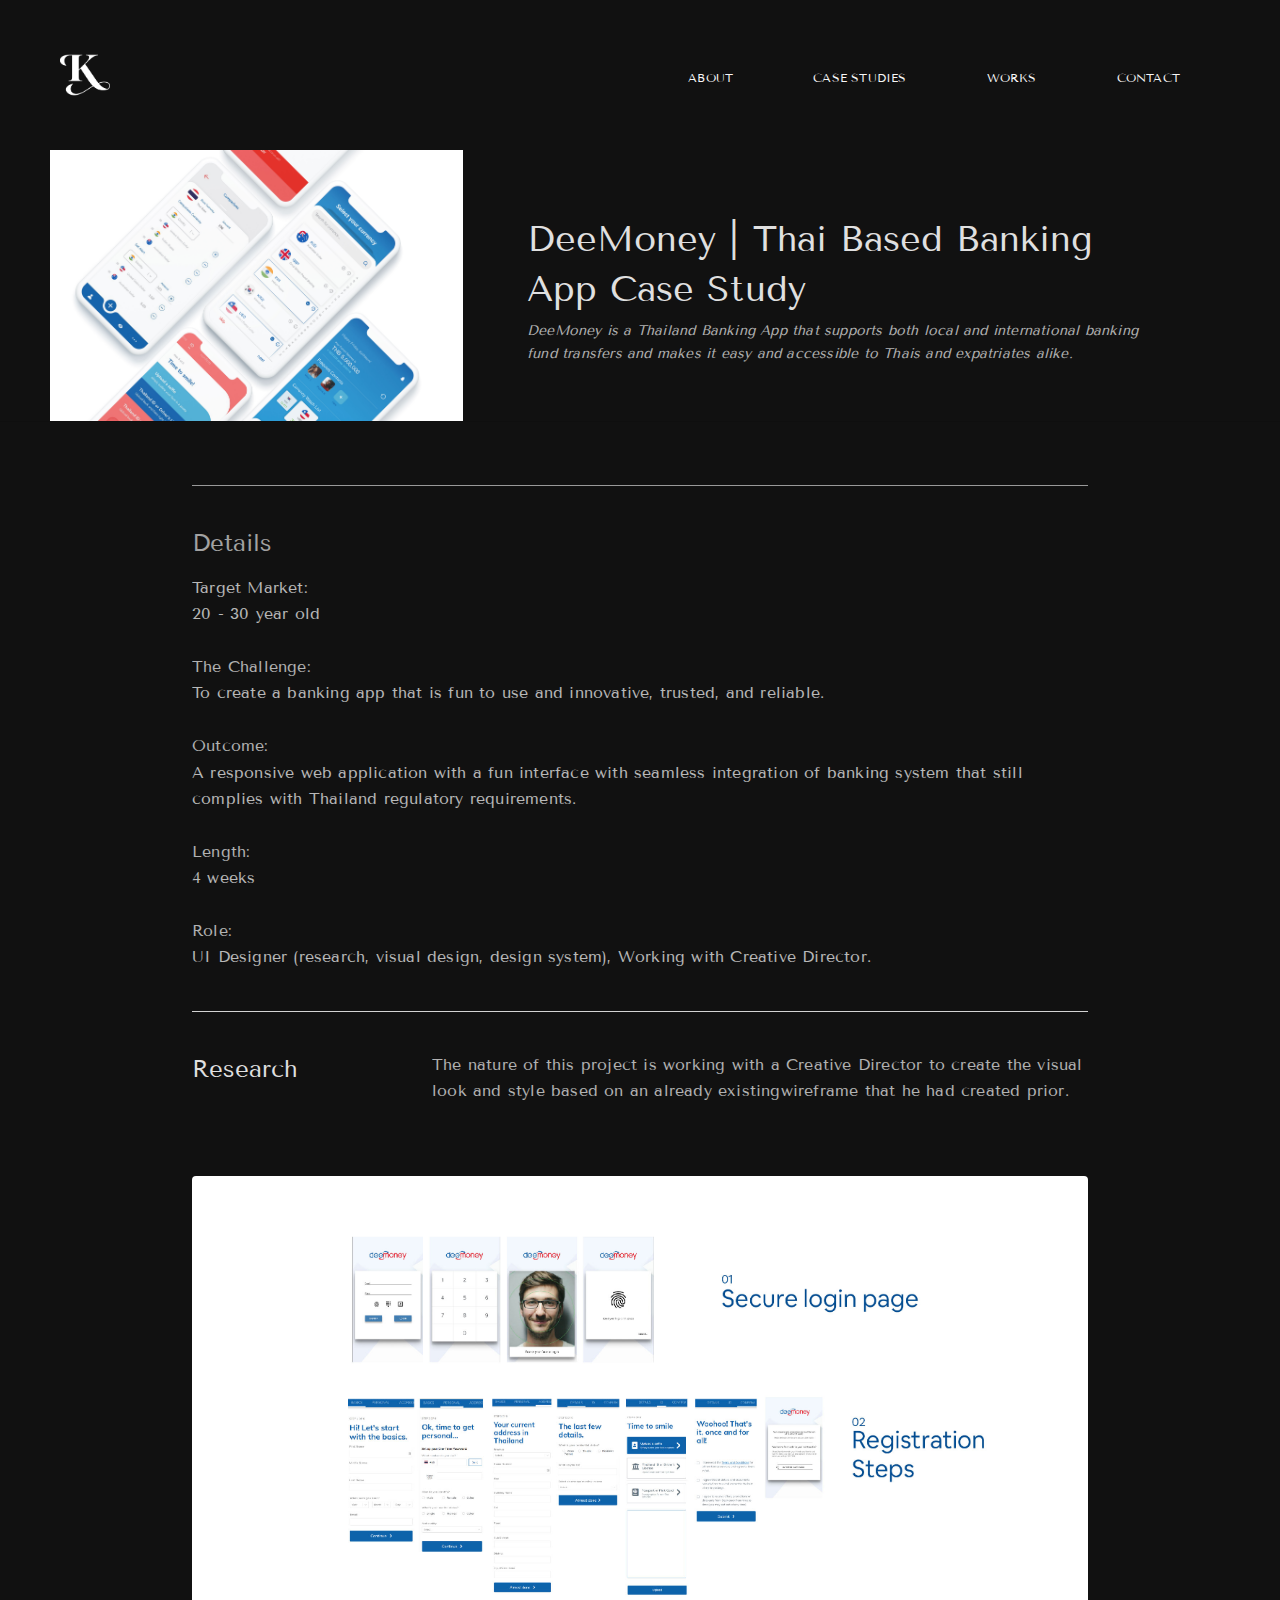
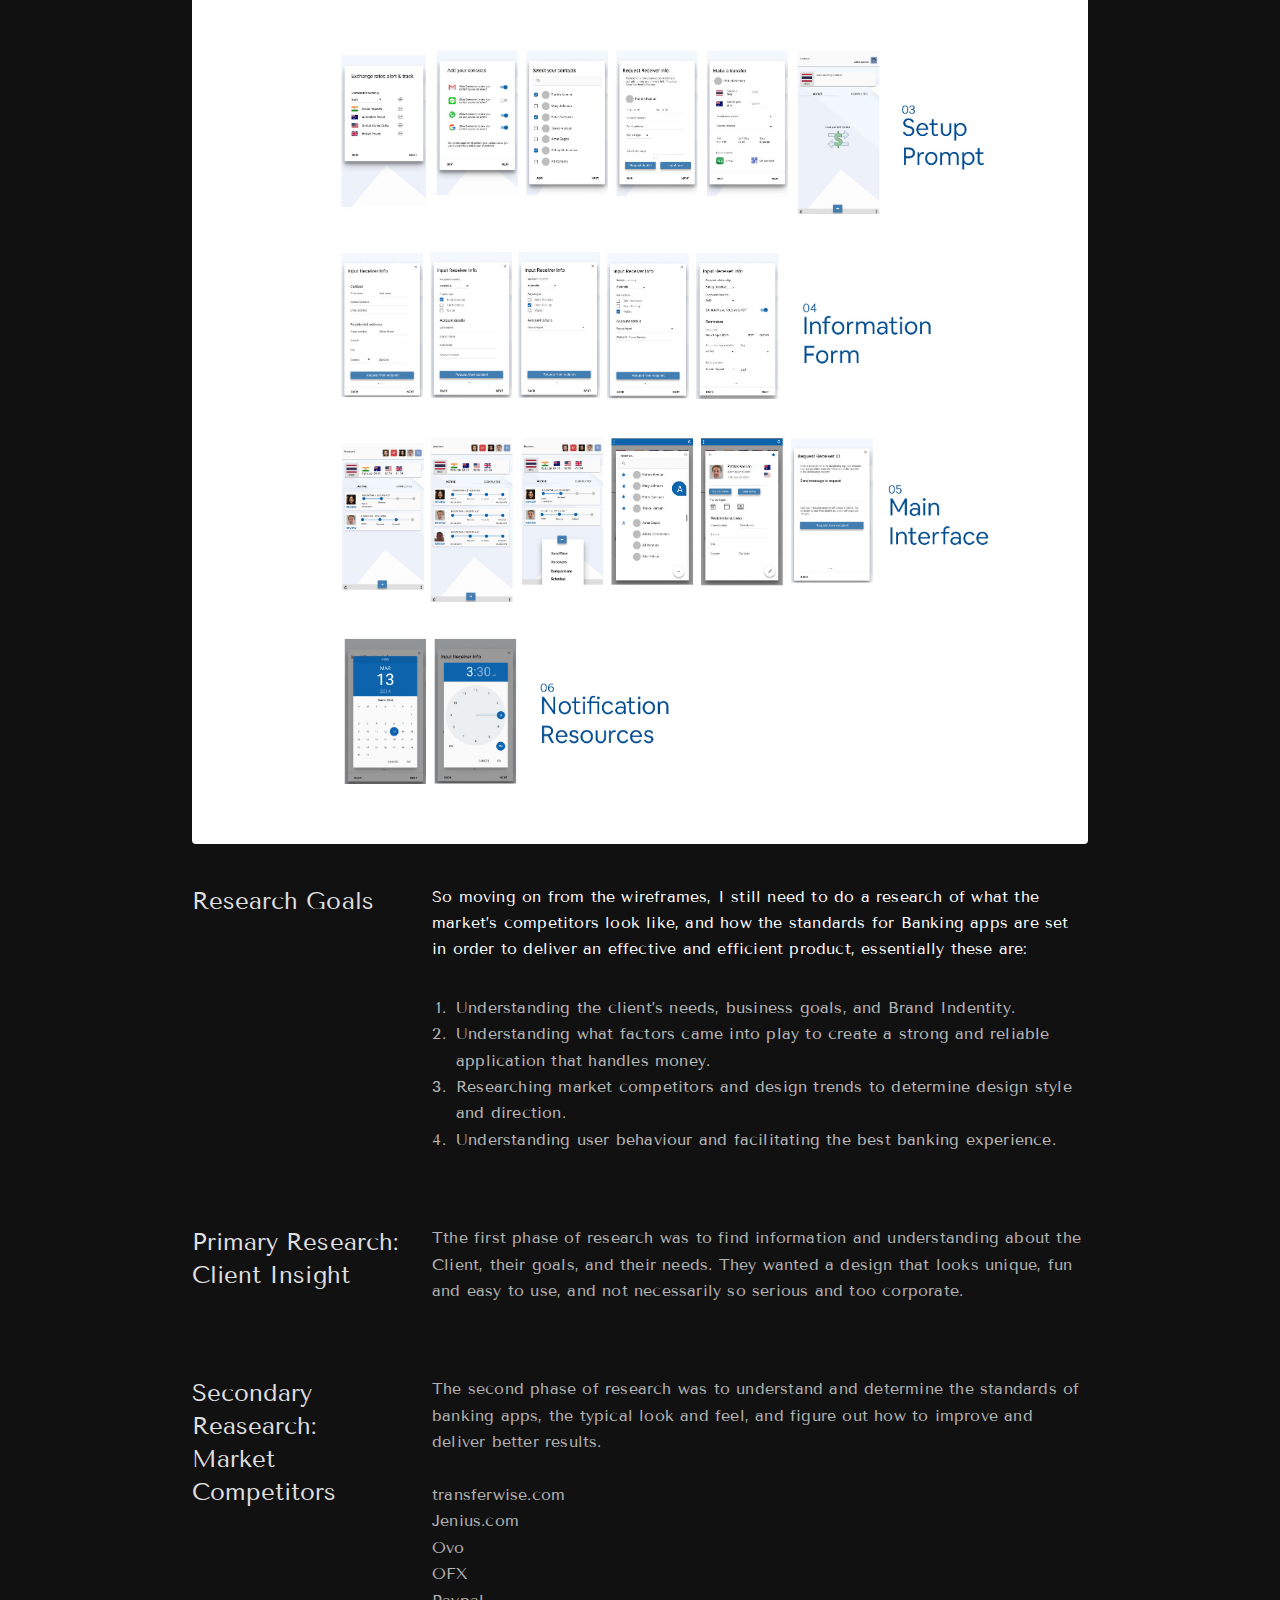
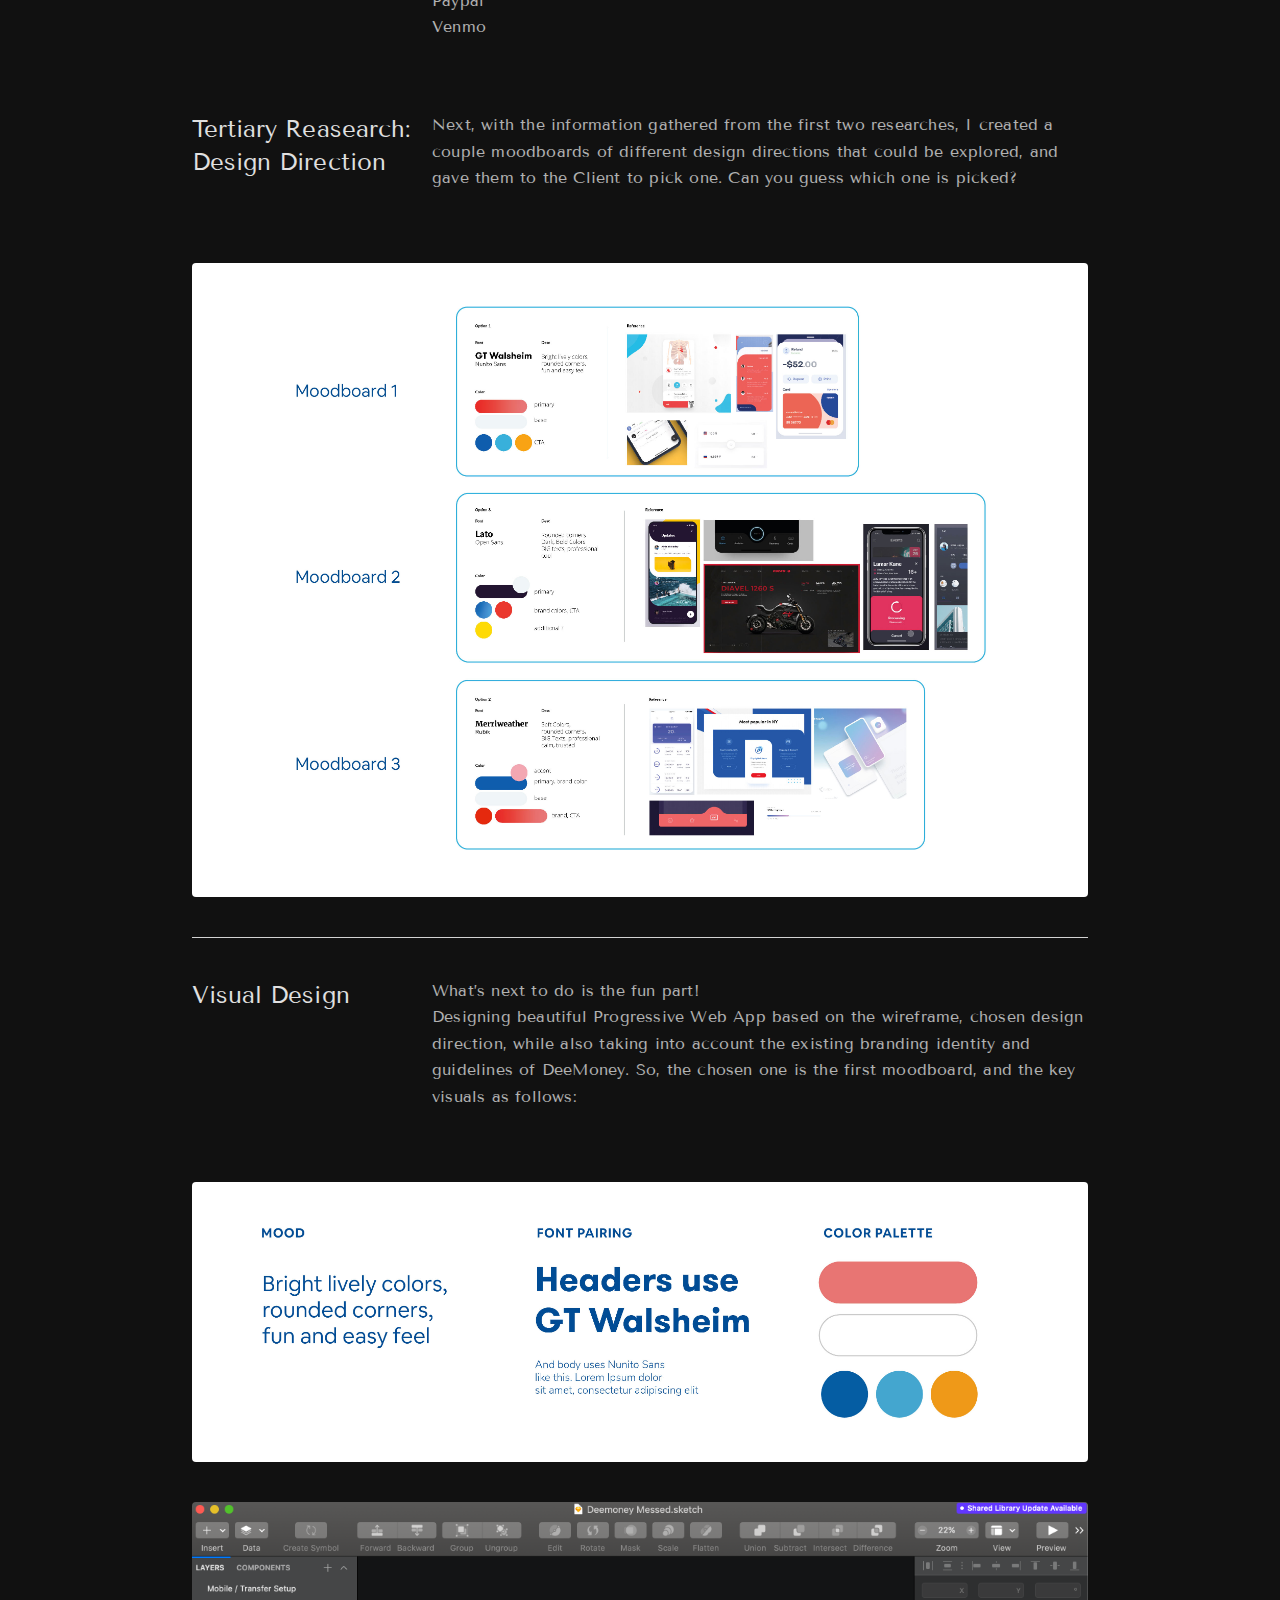
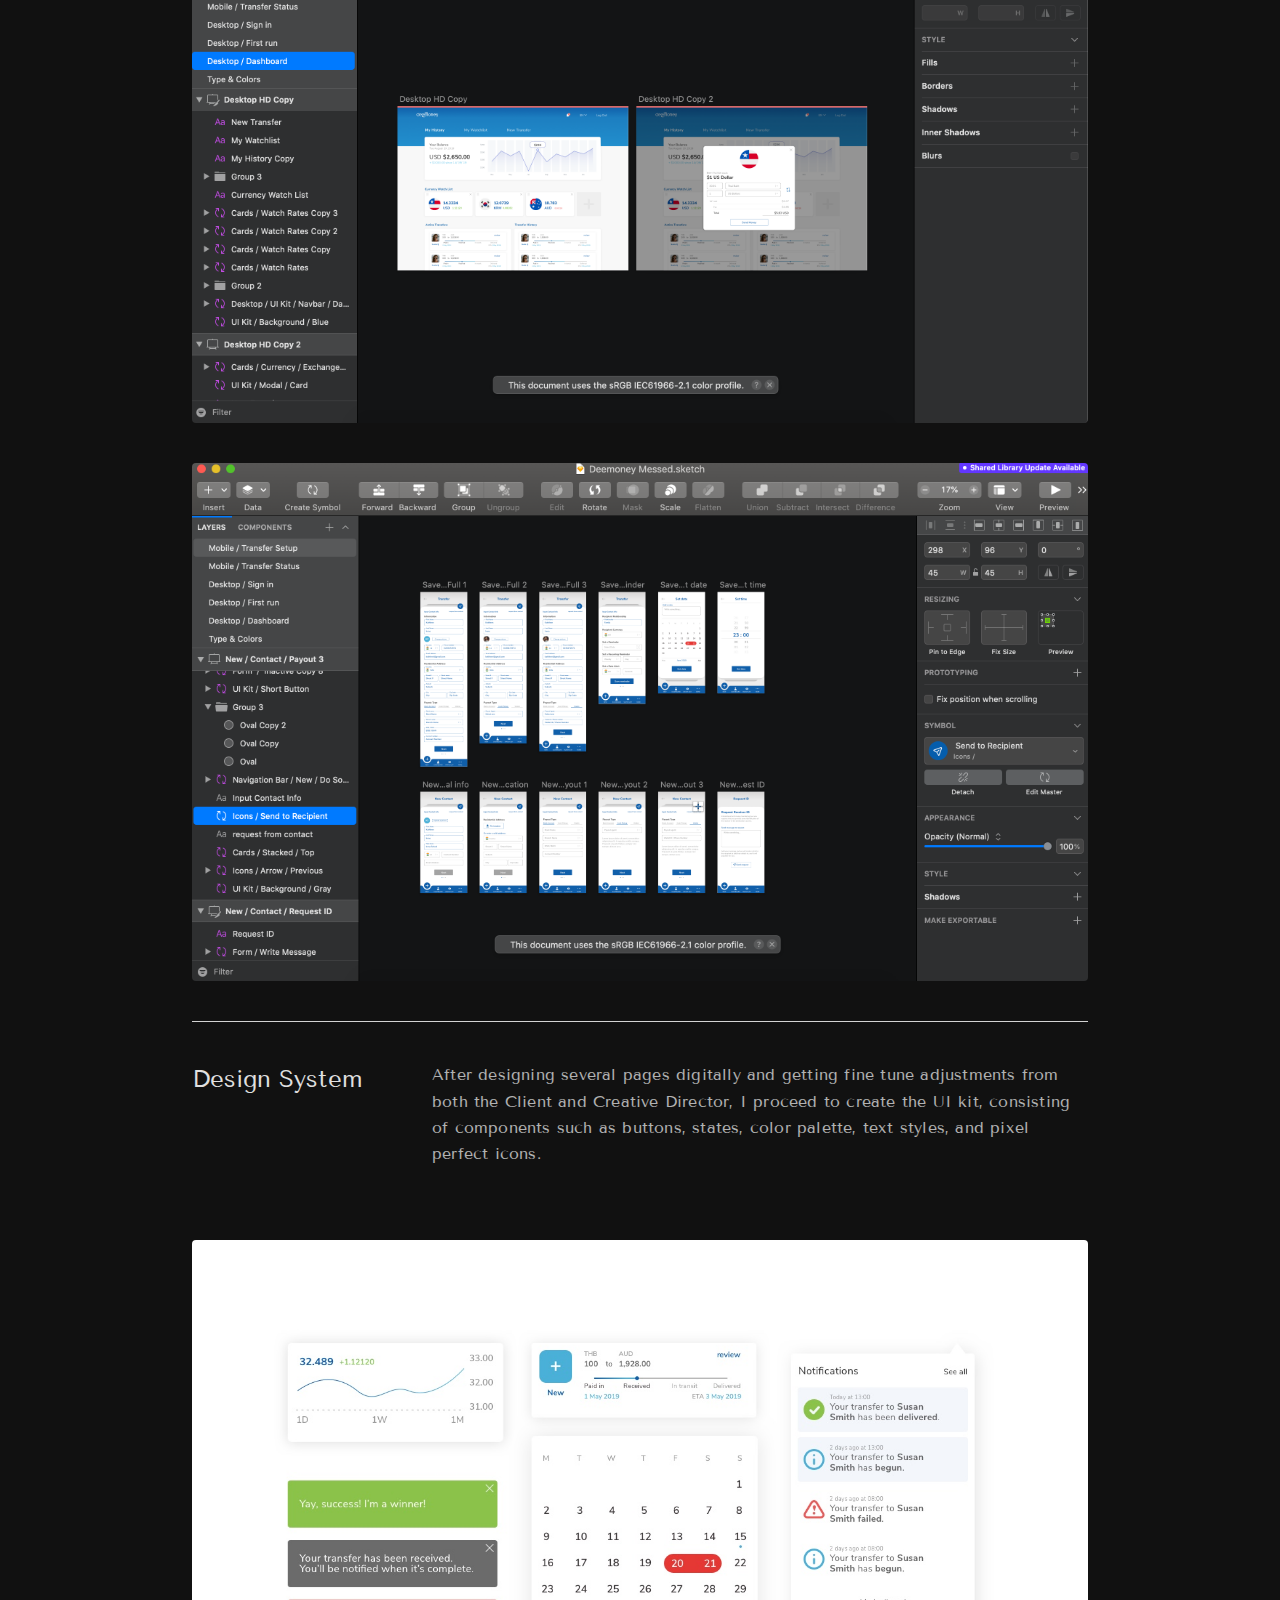
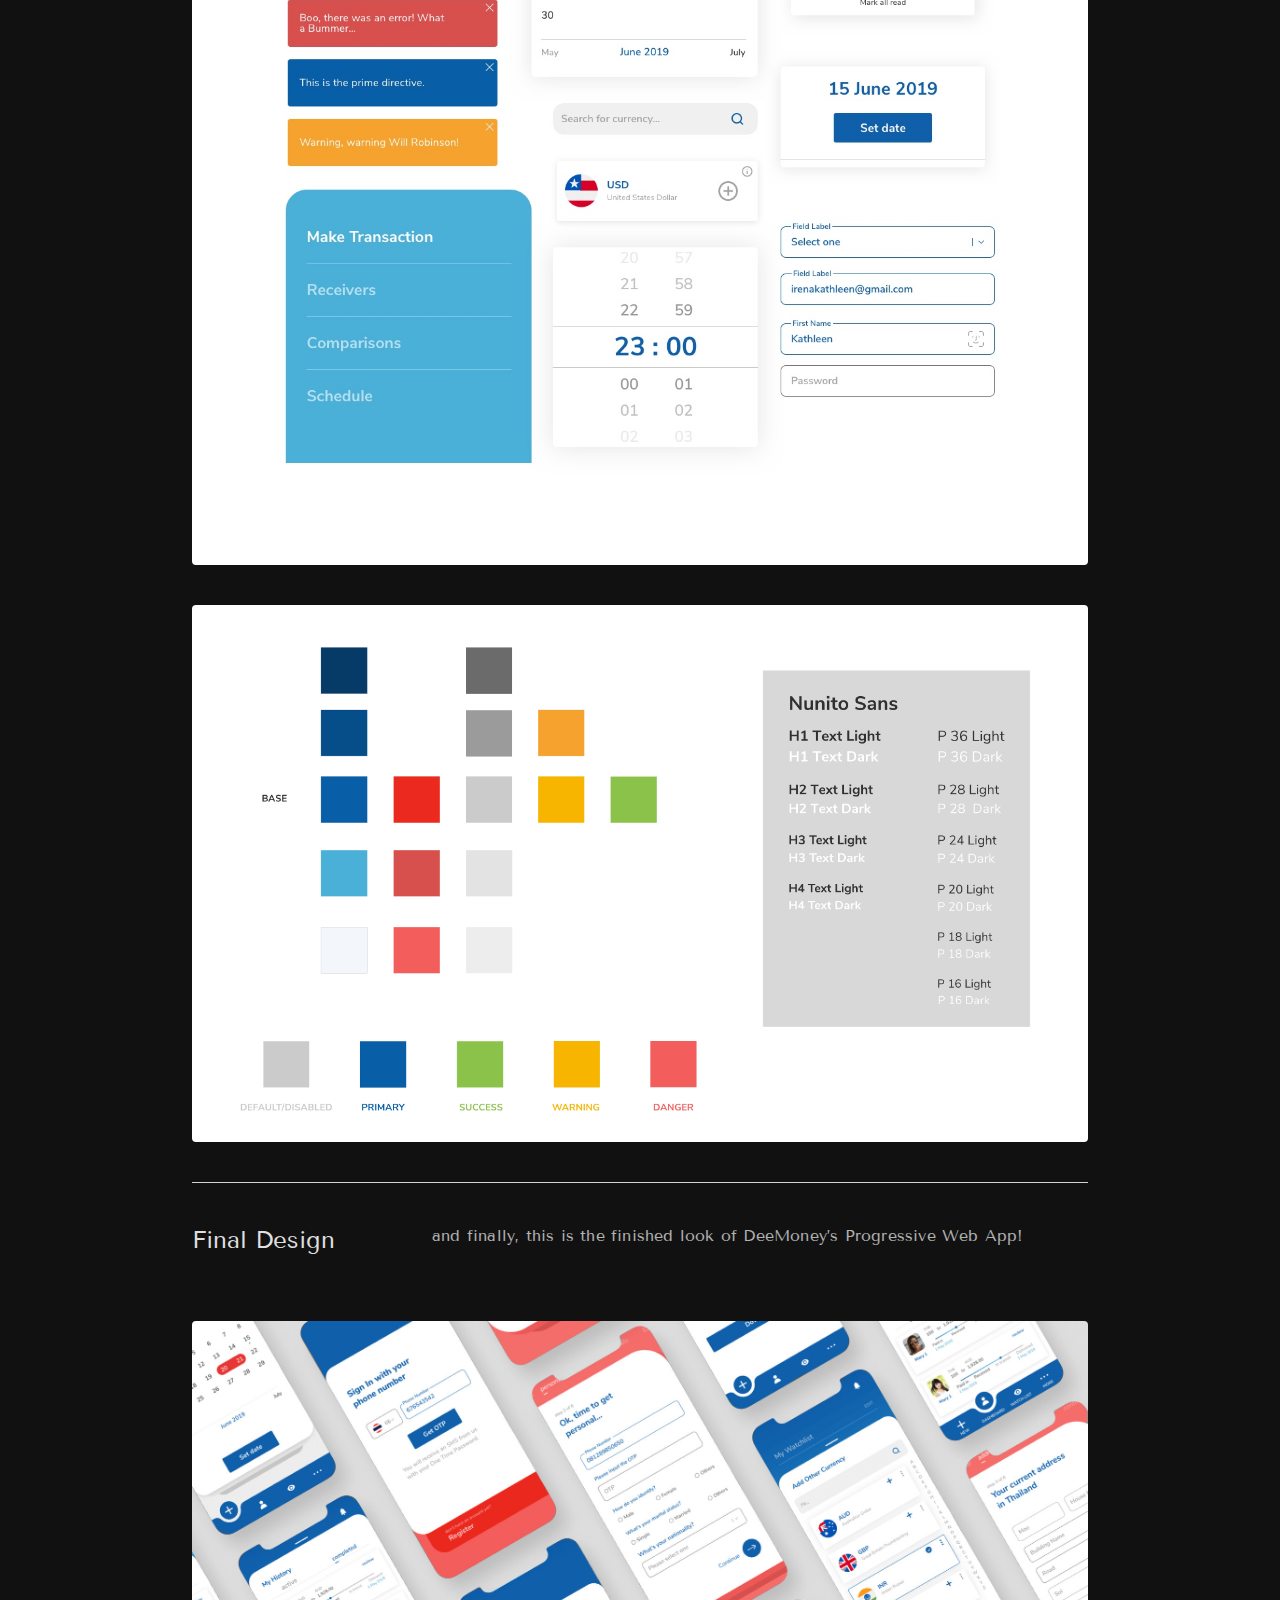
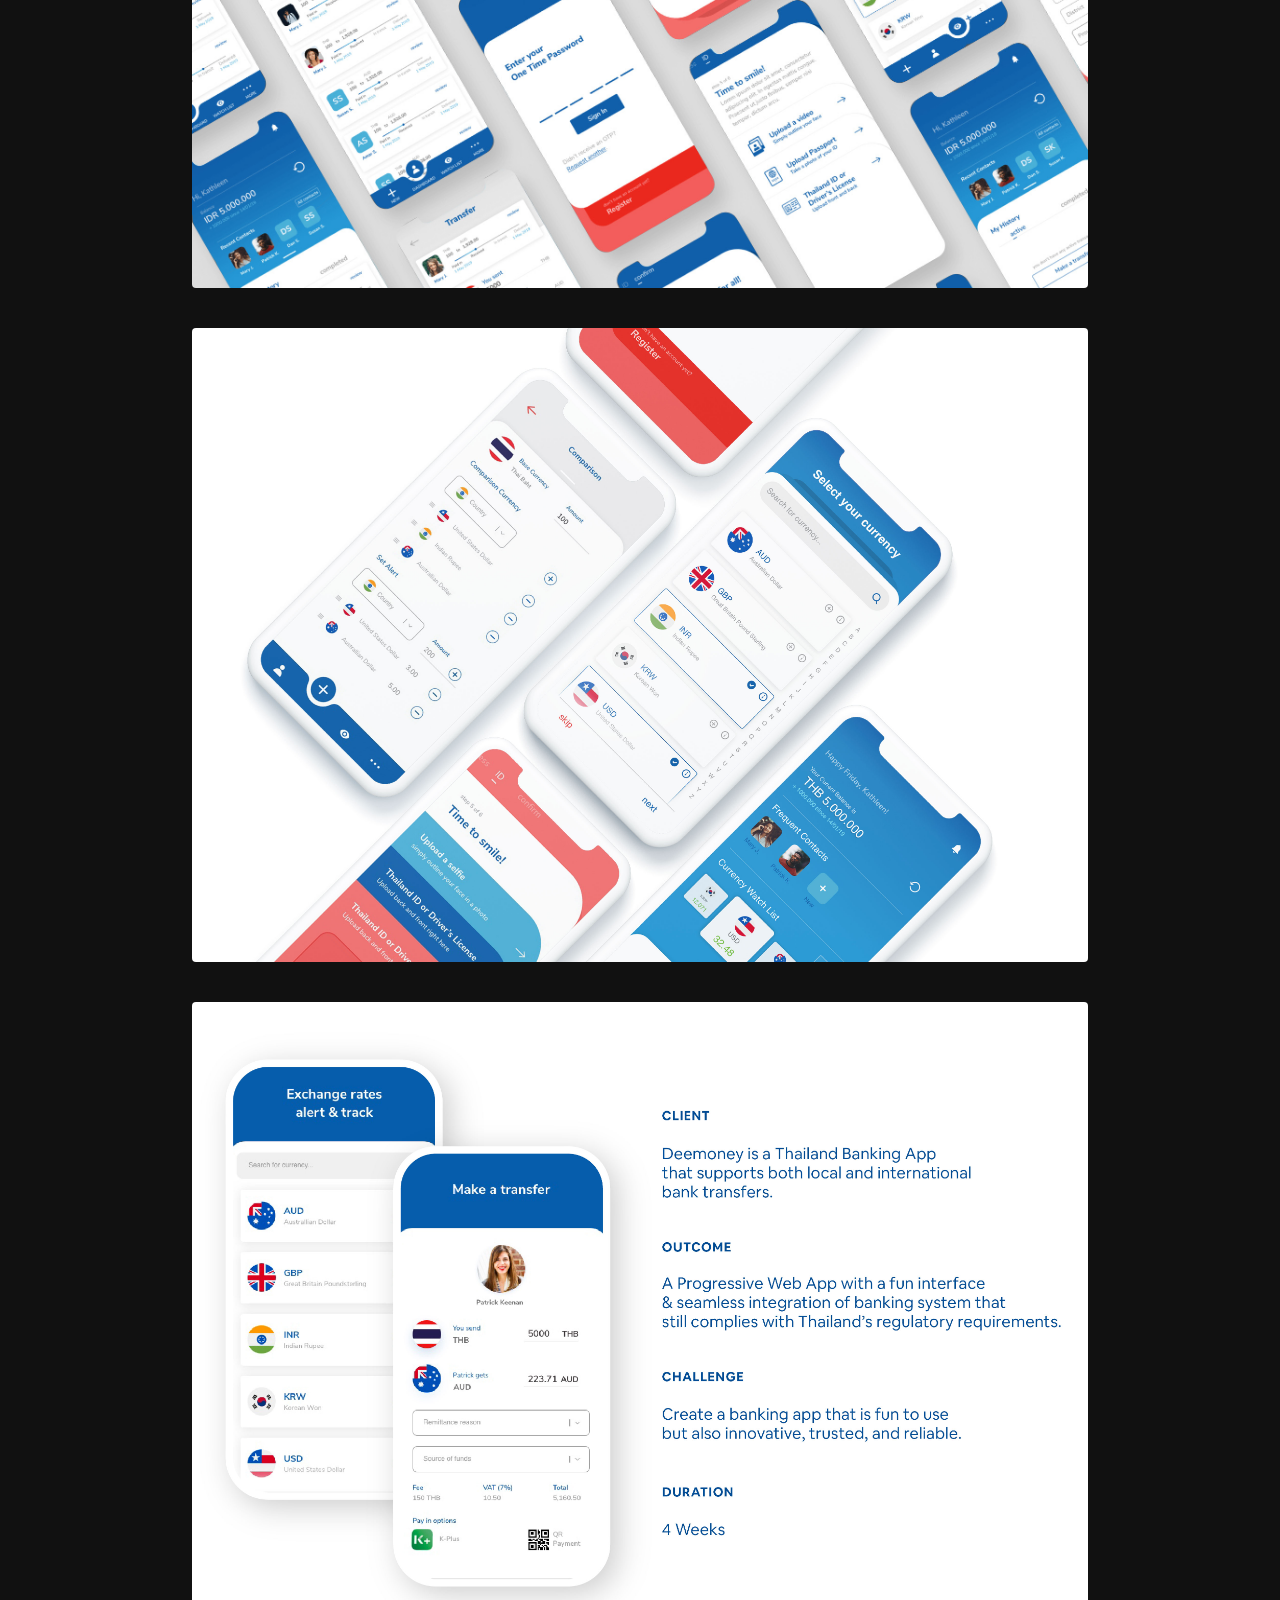
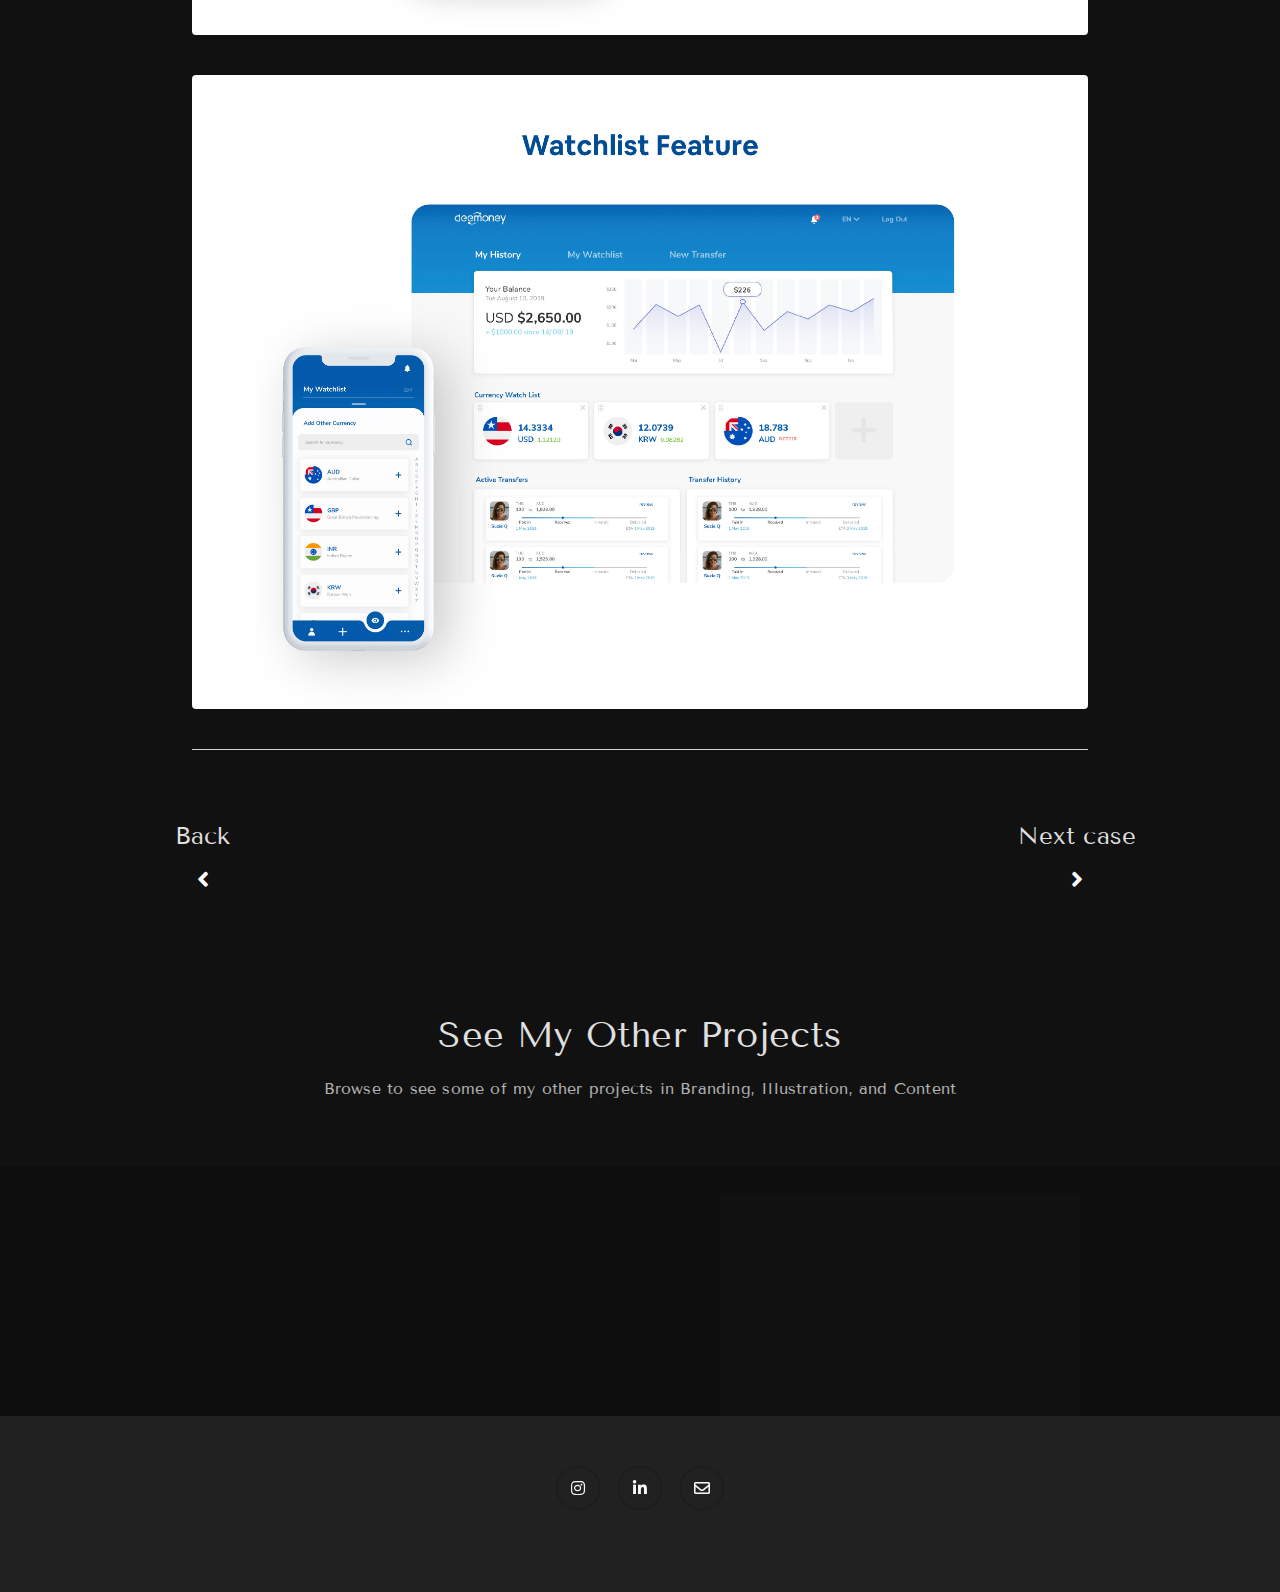
==== commit e8159dd6: "responsive update january 23" ====
--- a/deemoney.html
+++ b/deemoney.html
@@ -16,24 +16,46 @@
 		<link rel="preconnect" href="https://fonts.gstatic.com">
 		<link href="https://fonts.googleapis.com/css2?family=Poppins:wght@200;400;600&display=swap" rel="stylesheet">
 		<link rel="stylesheet" href="pga/assets/css/main.css" />
+		<link rel="stylesheet" href="pga/assets/css/custom.css" />
 		<noscript><link rel="stylesheet" href="pga/assets/css/noscript.css" /></noscript>
 	</head>
 	<body class="is-preload">
 
-
-	 <a href="index.html">
-	 <img class="logo-img" src="pga/assets/Logo/K_Logo_50px.png" alt="Kathleen Irena" itemprop="logo" style="max-height: 70px">
-	 </a>
-		 <div class="topnav" style="padding:36px 72px;">
-
-			 					<nav>
-										<a style="padding-top: 20px;" href="index.html#four">CONTACT</a>
-										<a style="padding-top: 20px;" href="index.html#three">WORKS</a>
-										<a style="padding-top: 20px;" href="index.html#two">CASE STUDIES</a>
-										<a style="padding-top: 20px;" href="index.html#one">ABOUT</a>
-								 </nav>
-			</div>
-		</section>
+<!-- HEADER -->
+
+<header>
+	<a href="index.html">
+	<img class="logo-img" src="Assets/Logo/K_Logo_50px.png" alt="Kathleen Irena" itemprop="logo" style="max-height: 50px">
+	</a>
+	<div class="topnav">
+
+				<div class="wrapper-menu">
+				  <div class="line-menu half start"></div>
+				  <div class="line-menu"></div>
+				  <div class="line-menu half end"></div>
+				</div>
+
+			  <nav class="navbar">
+			    <ul>
+			      <li><a class="menuLink" href="index.html#one">ABOUT</a></li>
+			      <li><a class="menuLink" href="index.html#two">CASE STUDIES</a></li>
+			      <li><a class="menuLink" href="index.html#three">WORKS</a></li>
+			      <li><a class="menuLink" href="index.html#four">CONTACT</a></li>
+			    </ul>
+			  </nav>
+
+<!-- reg navbar -->
+
+				<nav class="nav-lg">
+						<a style="padding-top: 0px;" href="index.html#four">CONTACT</a>
+						<a style="padding-top: 0px;" href="index.html#three">WORKS</a>
+						<a style="padding-top: 0px;" href="index.html#two">CASE STUDIES</a>
+						<a style="padding-top: 0px;" href="index.html#one">ABOUT</a>
+			 </nav>
+
+</div>
+</header>
+
 
 
 		<!-- Wrapper -->
@@ -41,12 +63,13 @@
 
 
 				<!-- Spotlight -->
-					<section class="spotlight style1 orient-right content-align-left image-position-center onscroll-image-fade-in" id="first" style="padding-top: 0px; padding-right: 50px; padding-left: 50px;">
-						<div class="content" style="padding-top: 44px;">
-						<header style="padding-right: 50px;">
-							<h2 style="padding-top:40px;">DeeMoney | Thai Based Banking App Case Study</h2>
+					<section class="spotlight style1 orient-right content-align-left image-position-center onscroll-image-fade-in" id="first">
+						<div class="content">
+						<header>
+							<h2>DeeMoney | Thai Based Banking App Case Study</h2>
 							<p style="font-size:14px; color: #f7f7f7;">
-								DeeMoney is a Thailand Banking App that supports both local and international banking fund transfers and makes it easy and accessible to Thais and expatriates alike.
+								DeeMoney is a Thailand Banking App that supports both local and international banking fund transfers
+								and makes it easy and accessible to Thais and expatriates alike.
 							</p>
 						</header>
 						</div>
@@ -56,16 +79,15 @@
 					</section>
 
 					<!-- Definition List -->
-<section class="wrapper style1 align-center">
-	<div class="inner" style="padding-top:0px;">
+<section id="start-study" class="wrapper style1 align-center">
+	<div class="inner">
 		<section class="index align-left">
-				<section style="padding-bottom:60px;">
-									<header>
+			<div class="content" style="opacity: 70%;">
+						<section>
+							  	<header>
 									<h3>Details</h3>
 									</header>
-
-									<div class="content" style="opacity: 70%;">
-									<strong>Target Market:</strong><br>
+									Target Market:</strong><br>
 									20 - 30 year old
 									<br>
 									<br><strong>The Challenge:</strong><br>
@@ -81,78 +103,85 @@
 									UI Designer (research, visual design, design system), Working with Creative Director.
 									</div>
 				</section>
+
+				<section class="index align-left">
 				<section>
 								<header>
 								<h3>Research</h3>
 								</header>
 								<div class="content">
 									<dd>
-										<p>The nature of this project is working with a Creative Director to create the visual look and style based on an already existing wireframe that he had created prior.</p>
+										<p>The nature of this project is working with a Creative Director to create the visual look and style
+											based on an already existingwireframe that he had created prior.</p>
+								</dd>
+								</div>
+				</section>
+				<section style="border-top-width:0px; padding-top:0px;">
+								<span class="image fit"><img src="pga/images/dm/dm_wireframe.jpg" alt="DeeMoney Wireframe" /></span>
+				</section>
+				<section style="border-top-width:0px; padding-top:0px;">
+								<header>
+								<h3>Research Goals</h3>
+								</header>
+								<div class="content">
+									<dd>So moving on from the wireframes, I still need to do a research of what the market’s competitors look like, and how the standards for Banking apps are set in order to deliver an effective and efficient product, essentially these are:</p>
+											<ol style="opacity:70%;">
+												<li>Understanding the client’s needs, business goals, and Brand Indentity.</li>
+												<li>Understanding what factors came into play to create a strong and reliable application that handles money.</li>
+												<li>Researching market competitors and design trends to determine design style and direction.</li>
+												<li>Understanding user behaviour and facilitating the best banking experience.</li>
+											</ol>
 									</dd>
 								</div>
 				</section>
 				<section style="border-top-width:0px; padding-top:0px;">
-								<span class="image fit"><img src="pga/images/dm/dm_wireframe.jpg" alt="DeeMoney Wireframe" /></span>
-				</section>
-				<section style="border-top-width:0px; padding-top:0px;">
-					<header>
-					<h3>Research<br>
-					Goals
-				  </h3>
-					</header>
-						<div class="content">
-								<p>So moving on from the wireframes, I still need to do a research of what the market’s competitors look like, and how the standards for Banking apps are set in order to deliver an effective and efficient product, essentially these are:</p>
-										<ol style="opacity:70%;">
-											<li>Understanding the client’s needs, business goals, and Brand Indentity.</li>
-											<li>Understanding what factors came into play to create a strong and reliable application that handles money.</li>
-											<li>Researching market competitors and design trends to determine design style and direction.</li>
-											<li>Understanding user behaviour and facilitating the best banking experience.</li>
-										</ol>
-									</dd>
-								</div>
-				</section>
-				<section style="border-top-width:0px; padding-top:0px;">
 								<header>
 								<h3>Primary Research:<br>
-									Client Insight </h3>
+										Client Insight
+								</h3>
 							  </header>
 								<div class="content">
-								<p>the first phase of research was to find information and understanding about the Client, their goals, and their needs. They wanted a design that looks unique, fun and easy to use, and not necessarily so serious and too corporate.
+								<p>Tthe first phase of research was to find information and understanding about the Client, their goals, and their needs.
+									They wanted a design that looks unique, fun and easy to use, and not necessarily so serious and too corporate.
+								</p>
 								</p>
 								</div>
 				</section>
+
 				<section style="border-top-width:0px; padding-top:0px;">
 								<header style="padding-right:20px;">
-				 				<h3>Secondary Reasearch: <br>
-					 			Market Competitors</h3>
-				 				</header>
-				 				<div class="content">
-				 				<p>The second phase of research was to understand and determine the standards of banking apps, the typical look and feel, and figure out how to improve and deliver better results.
-									 <br>
-									 <br>
-									 transferwise.com<br>
-									 Jenius.com<br>
-									 Ovo<br>
-									 OFX<br>
-									 Paypal<br>
-									 Venmo<br>
-				 				</p>
+									<h3>Secondary Reasearch: <br>
+						 			Market Competitors</h3>
+					 				</header>
+					 				<div class="content">
+					 				<p>The second phase of research was to understand and determine the standards of banking apps, the typical look and feel, and figure out how to improve and deliver better results.
+										 <br>
+										 <br>
+										 transferwise.com<br>
+										 Jenius.com<br>
+										 Ovo<br>
+										 OFX<br>
+										 Paypal<br>
+										 Venmo<br>
 				 				</div>
 				</section>
+
 				<section style="border-top-width:0px; padding-top:0px;">
 								<header style="padding-right:20px;">
-								<h3>Tertiary Reasearch: <br>
-								Design Direction</h3>
-								</header>
-								<div class="content">
-								<p>Next, with the information gathered from the first two researches, I created a couple moodboards of different design directions that could be explored, and gave them to the Client to pick one.
-									Can you guess which one is picked?
-								</p>
-								</div>
-				</section>
-				<section style="border-top-width:0px; padding-top:0px;">
-								<span class="image fit"><img src="pga/images/dm/dm_moodboard.jpg" alt="DeeMoney Moodboards" /></span>
-				</section>
+									<h3>Tertiary Reasearch: <br>
+									Design Direction</h3>
+									</header>
+									<div class="content">
+									<p>Next, with the information gathered from the first two researches, I created a couple moodboards of different
+										design directions that could be explored, and gave them to the Client to pick one.
+										Can you guess which one is picked?
+									</p>
+				 				</div>
+				</section>
+				<section style="border-top-width:0px; padding-top:0px;">
+								<span class="image fit"><img src="pga/images/dm/dm_moodboard.jpg" alt="DeeMoney Moodboards"></span>
+				</section>
+
 				<section>
 								<header>
 								<h3>Visual Design</h3>
@@ -174,6 +203,7 @@
 				<section style="border-top-width:0px; padding-top:0px;">
 								<span class="image fit"><img src="pga/images/dm/dm_wip02.jpg" alt="DeeMoney Working Progress 02" /></span>
 				</section>
+
 				<section>
 								<header>
 								<h3>Design System</h3>
@@ -209,30 +239,45 @@
 				<section style="border-top-width:0px; padding-top:0px;">
 								<span class="image fit"><img src="pga/images/dm/dm_desktop01.jpg" alt="DeeMoney Watchlist Feature" /></span>
 				</section>
+				<section style="padding:0px;"></section>
 
 			</section>
 		</div>
 	</div>
 		</section>
 
-<!-- done -->
-
-<!-- Wrapper -->
-	<div id="wrapper" class="divided">
-
-
-		<!-- Five -->
-			<section class="wrapper style1 align-center">
+</body>
+
+<!-- Case Navigation -->
+<div id="case-navigation" class="wrapper style1 align-center">
+	<section class="content">
+		<div class="row">
+			<div class="col-4 col-5-xxsmall">
+			<h1><a href="neuffa.html"> Back </a></h1><i class="fas fa-angle-left"></i>
+			</div>
+			<div class="col-4">
+			<h1> </h1><i class=""></i>
+			</div>
+			<div class="col-4 col-5-xxsmall">
+			<h1><a href="shopanddrive.html"> Next case </h1><i class="fas fa-angle-right"></i>
+			</div>
+		</div>
+	</section>
+</div>
+
+
+<!-- Gallery -->
+			<section id="gallery" class="wrapper style1 align-center">
 				<div class="inner">
-					<h2>See My Other Projects</h2>
+					<h2>See My Other Projects</a></h2>
 					<p>Browse to see some of my other projects in Branding, Illustration, and Content</p>
 				</div>
 
-				<!-- Gallery -->
+				<!-- Gallery starts -->
 					<div class="gallery style2 medium lightbox onscroll-fade-in">
 
 						<article>
-							<a href="pga/images/gallery/fulls/acp.jpg">
+							<a href="pga/images/gallery/fulls/acp.jpg" class="image">
 								<img src="pga/images/gallery/thumbs/acp.jpg" alt="ACP" />
 							</a>
 							<div class="caption">
@@ -303,78 +348,6 @@
 								</ul>
 							</div>
 						</article>
-						<!--<article>
-							 <a href="images/gallery/fulls/07.jpg" class="image">
-								<img src="images/gallery/thumbs/07.jpg" alt="" />
-							</a>
-							<div class="caption">
-								<h3>Ipsum Lorem</h3>
-								<p>Lorem ipsum dolor amet, consectetur magna etiam elit. Etiam sed ultrices.</p>
-								<ul class="actions fixed">
-									<li><span class="button small">Details</span></li>
-								</ul>
-							</div>
-						</article>
-						<article>
-							<a href="images/gallery/fulls/08.jpg" class="image">
-								<img src="images/gallery/thumbs/08.jpg" alt="" />
-							</a>
-							<div class="caption">
-								<h3>Magna Risus</h3>
-								<p>Lorem ipsum dolor amet, consectetur magna etiam elit. Etiam sed ultrices.</p>
-								<ul class="actions fixed">
-									<li><span class="button small">Details</span></li>
-								</ul>
-							</div>
-						</article>
-						<article>
-							<a href="images/gallery/fulls/09.jpg" class="image">
-								<img src="images/gallery/thumbs/09.jpg" alt="" />
-							</a>
-							<div class="caption">
-								<h3>Tempus Dolor</h3>
-								<p>Lorem ipsum dolor amet, consectetur magna etiam elit. Etiam sed ultrices.</p>
-								<ul class="actions fixed">
-									<li><span class="button small">Details</span></li>
-								</ul>
-							</div>
-						</article>
-						<article>
-							<a href="images/gallery/fulls/10.jpg" class="image">
-								<img src="images/gallery/thumbs/10.jpg" alt="" />
-							</a>
-							<div class="caption">
-								<h3>Sed Etiam</h3>
-								<p>Lorem ipsum dolor amet, consectetur magna etiam elit. Etiam sed ultrices.</p>
-								<ul class="actions fixed">
-									<li><span class="button small">Details</span></li>
-								</ul>
-							</div>
-						</article>
-						<article>
-							<a href="images/gallery/fulls/11.jpg" class="image">
-								<img src="images/gallery/thumbs/11.jpg" alt="" />
-							</a>
-							<div class="caption">
-								<h3>Magna Lorem</h3>
-								<p>Lorem ipsum dolor amet, consectetur magna etiam elit. Etiam sed ultrices.</p>
-								<ul class="actions fixed">
-									<li><span class="button small">Details</span></li>
-								</ul>
-							</div>
-						</article>
-						<article>
-							<a href="images/gallery/fulls/12.jpg" class="image">
-								<img src="images/gallery/thumbs/12.jpg" alt="" />
-							</a>
-							<div class="caption">
-								<h3>Ipsum Dolor</h3>
-								<p>Lorem ipsum dolor amet, consectetur magna etiam elit. Etiam sed ultrices.</p>
-								<ul class="actions fixed">
-									<li><span class="button small">Details</span></li>
-								</ul>
-							</div>
-						</article> -->
 
 
 					</div>
@@ -385,7 +358,9 @@
 
 		<!-- Footer -->
 			<footer class="wrapper style1 align-center">
-				<div class="inner">
+
+
+
 					<ul class="icons">
 						<li><a href="https://www.instagram.com/kathleenirn/?hl=en" class="icon brands style2 fa-instagram"><span class="label">Instagram</span></a></li>
 						<li><a href="https://www.linkedin.com/in/kathleen-irena-9a9683130/" class="icon brands style2 fa-linkedin-in"><span class="label">LinkedIn</span></a></li>
@@ -407,6 +382,6 @@
 			<script src="pga/assets/js/breakpoints.min.js"></script>
 			<script src="pga/assets/js/util.js"></script>
 			<script src="pga/assets/js/main.js"></script>
-
-	</body>
+			<script src="pga/assets/js/custom.js"></script>
+
 </html>
--- a/pga/assets/css/main.css
+++ b/pga/assets/css/main.css
@@ -7261,7 +7261,7 @@
 	@media screen and (max-width: 980px) {
 
 		.wrapper.style1 > .inner {
-			padding: 4.5rem 3rem 2.5rem 3rem ;
+			padding: 60px 60px; ;
 		}
 
 	}
@@ -8192,7 +8192,7 @@
 /* Index */
 
 	.index > * {
-		padding: 80px 0 1rem 0 ;
+		padding: 40px 0 40px 0;
 		display: -moz-flex;
 		display: -webkit-flex;
 		display: -ms-flex;
@@ -8224,7 +8224,7 @@
 		}
 
 	.index > :first-child {
-		border-top: 0;
+		border-top: 1;
 	}
 
 	@media screen and (max-width: 980px) {
@@ -8751,7 +8751,7 @@
 .logo-img {
     float: left;
     position: relative;
-    margin: 36px 15px 36px 72px;
+    margin: 20px 20px 0px 0px;;
 }
 
   /* Gallery baru biar bisa scroll */
--- a/pga/assets/css/custom.css
+++ b/pga/assets/css/custom.css
@@ -0,0 +1,302 @@
+
+/* Hamburger Icon */
+      .wrapper-menu {
+        width: 30px;
+        height: 30px;
+        float: right;
+        display: none;
+        flex-direction: column;
+        justify-content: space-between;
+        cursor: pointer;
+        transition: transform 330ms ease-out;
+        position: relative;
+        z-index: 100;
+
+      }
+
+      .wrapper-menu.open {
+        transform: rotate(-45deg);
+      }
+
+      .line-menu {
+        background-color: #fff;
+        border-radius: 5px;
+        width: 100%;
+        height: 2px;
+      }
+
+      .line-menu.half {
+        width: 50%;
+      }
+
+      .line-menu.start {
+        transition: transform 330ms cubic-bezier(0.54, -0.81, 0.57, 0.57);
+        transform-origin: right;
+      }
+
+      .open .line-menu.start {
+        transform: rotate(-90deg) translateX(1px);
+      }
+
+      .line-menu.end {
+        align-self: flex-end;
+        transition: transform 330ms cubic-bezier(0.54, -0.81, 0.57, 0.57);
+        transform-origin: left;
+      }
+
+      .open .line-menu.end {
+        transform: rotate(-90deg) translateX(-1px);
+      }
+
+      .navbar {
+        position: absolute;
+        top: 0;
+        left: 0;
+        background: black;
+        width: 100vw;
+        height: 100vh;
+        overflow: hidden;
+        color: white;
+        /* hide the menu above the screen by default */
+        transform: translateY(-100%);
+        /* transition adds a little animation when sliding in and out the menu */
+        transition: transform 0.2s ease;
+      }
+
+
+      .showNav {
+        /* show the menu */
+        transform: translateY(0);
+        z-index: 10;
+      }
+
+       /* basic nav styling below */
+
+      .navbar ul {
+        width: 100%;
+        height: 100%;
+        list-style: none;
+        display: flex;
+        flex-flow: column nowrap;
+        justify-content: space-evenly;
+        align-items: center;
+      }
+
+      .navbar ul li a {
+        color: white;
+        padding-bottom: 10px;
+        border-bottom: 2px solid black;
+        text-decoration: none;
+        font-family: 'Tenor Sans', sans-serif;
+        font-size: 16px;
+      }
+
+      .navbar ul li a:hover, .navbar ul li a:focus {
+        border-bottom: 2px solid white;
+      }
+
+      /* Regular Nav */
+      .topnav {
+        padding: 36px 0px;
+      }
+
+      .topnav a:active {
+      	border-bottom: 3px solid #fff;
+        color: #fff;
+      }
+
+      .topnav a:hover {
+      	border-bottom: 3px solid #9DB1FF;
+        color: #9DB1FF;
+      }
+
+      .nav-lg {
+        float: right;
+      }
+
+
+
+
+/* THE REST */
+
+#first {
+padding-top: 0px;
+padding-right: 50px;
+padding-left: 50px;
+}
+
+html, body {
+   padding: 0px;
+ }
+
+#gallery {
+  margin:0px;
+}
+
+/* footer */
+
+footer {
+  background-color: #212121;
+  padding-top: 50px;
+  padding-bottom: 50px;
+}
+
+footer .inner h1 {
+  font-size: 24px;
+  align-content: right;
+}
+
+#case-navigation h1 {
+ font-size: 24px;
+}
+
+#case-navigation i {
+ font-size: 24px;
+}
+
+#case-navigation {
+  padding-top: 40px;
+  padding-bottom: 50px;
+}
+
+
+@media screen and (max-width: 3072px){
+
+
+  .topnav {
+    padding: 68px 60px;
+    font-size: 22px;
+  }
+
+  /* Image */
+  .image.fit {
+    display: block;
+    margin: 0px;
+    width: 100%;
+  }
+
+  .logo-img {
+    margin: 50px 60px;
+  }
+
+}
+
+
+@media screen and (max-width: 1024px){
+
+  html, body {
+     padding: 0px;
+   }
+
+   .topnav {
+     padding: 70px 80px;
+     font-size: 12px;
+   }
+
+   /* Image */
+   .image.fit {
+     display: block;
+     margin: 0px;
+     width: 100%;
+   }
+
+   .logo-img {
+     margin: 60px 60px;
+   }
+
+
+}
+
+
+@media screen and (max-width: 980px){
+
+  html,body {
+    padding: 0px;
+  }
+
+  .nav-lg{
+     display: none;
+   }
+
+  .wrapper-menu {
+     display: flex;
+   }
+
+   .topnav {
+     padding: 65px 40px;
+   }
+
+   /* Image */
+   .image.fit {
+     display: block;
+     margin: 0px;
+     width: 100%;
+   }
+
+}
+
+
+@media screen and (max-width: 480px){
+
+  html,body {
+    padding: 0px;
+  }
+
+  #first {
+    padding-top: 0px;
+    padding-right: 0px;
+    padding-left: 0px;
+  }
+
+  #first .image {
+    width: 100%;
+    height: 200px;
+  }
+
+  #first .content {
+  padding-top: 0px;
+  }
+
+  /* .wrapper.style1 > .inner {
+    padding: 0rem 2rem;
+  } */
+
+  .nav-lg{
+     display: none;
+   }
+
+  .wrapper-menu {
+     display: flex;
+   }
+
+   .topnav{
+     padding: 65px 50px;
+   }
+
+   /* content */
+
+   .wrapper.style1 > .inner {
+     padding: 20px 30px ;
+   }
+
+   .index > * {
+ 		padding: 40px 0 1rem 0 ;
+ 		display: -moz-flex;
+ 		display: -webkit-flex;
+ 		display: -ms-flex;
+ 		display: flex;
+ 		border-top: solid 1px;
+ 	}
+
+   /* Image */
+   .image.fit {
+     display: block;
+     margin: 0px;
+     width: 100%;
+   }
+
+}
+
+
+
+}
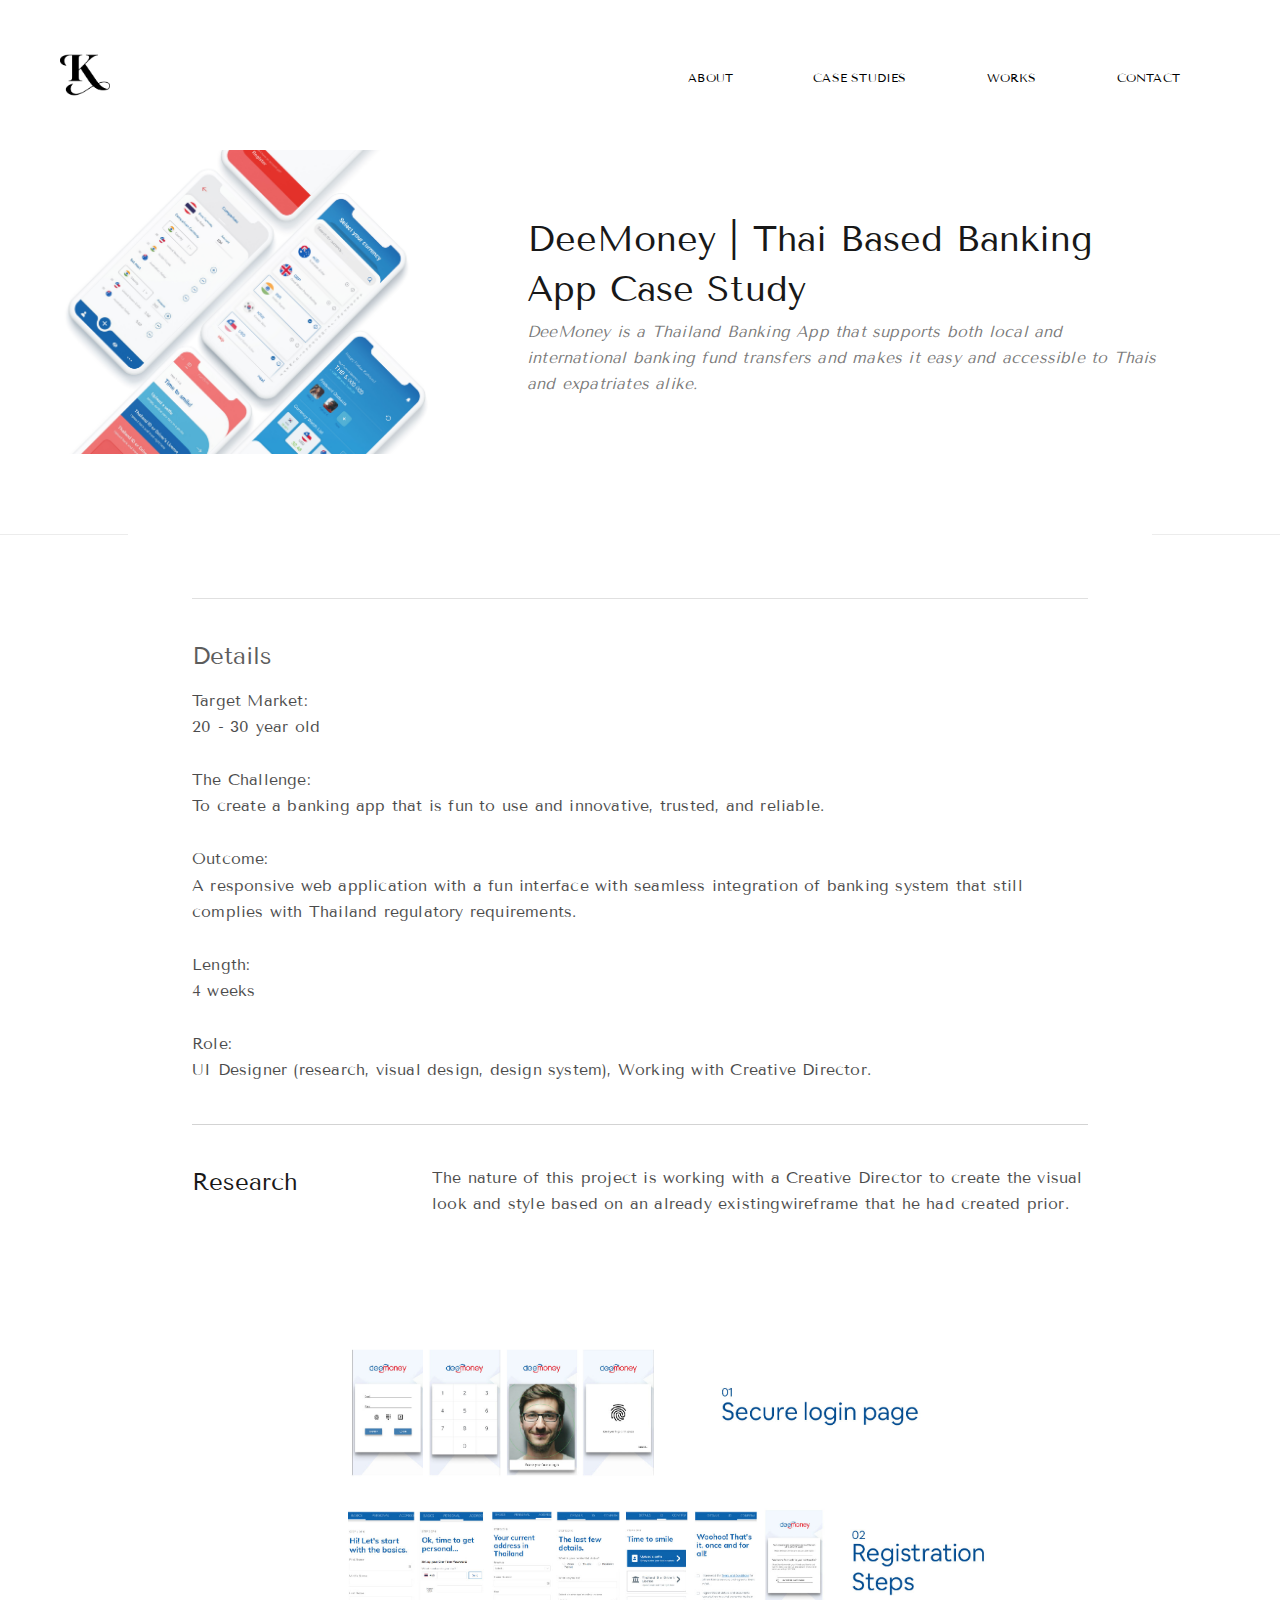
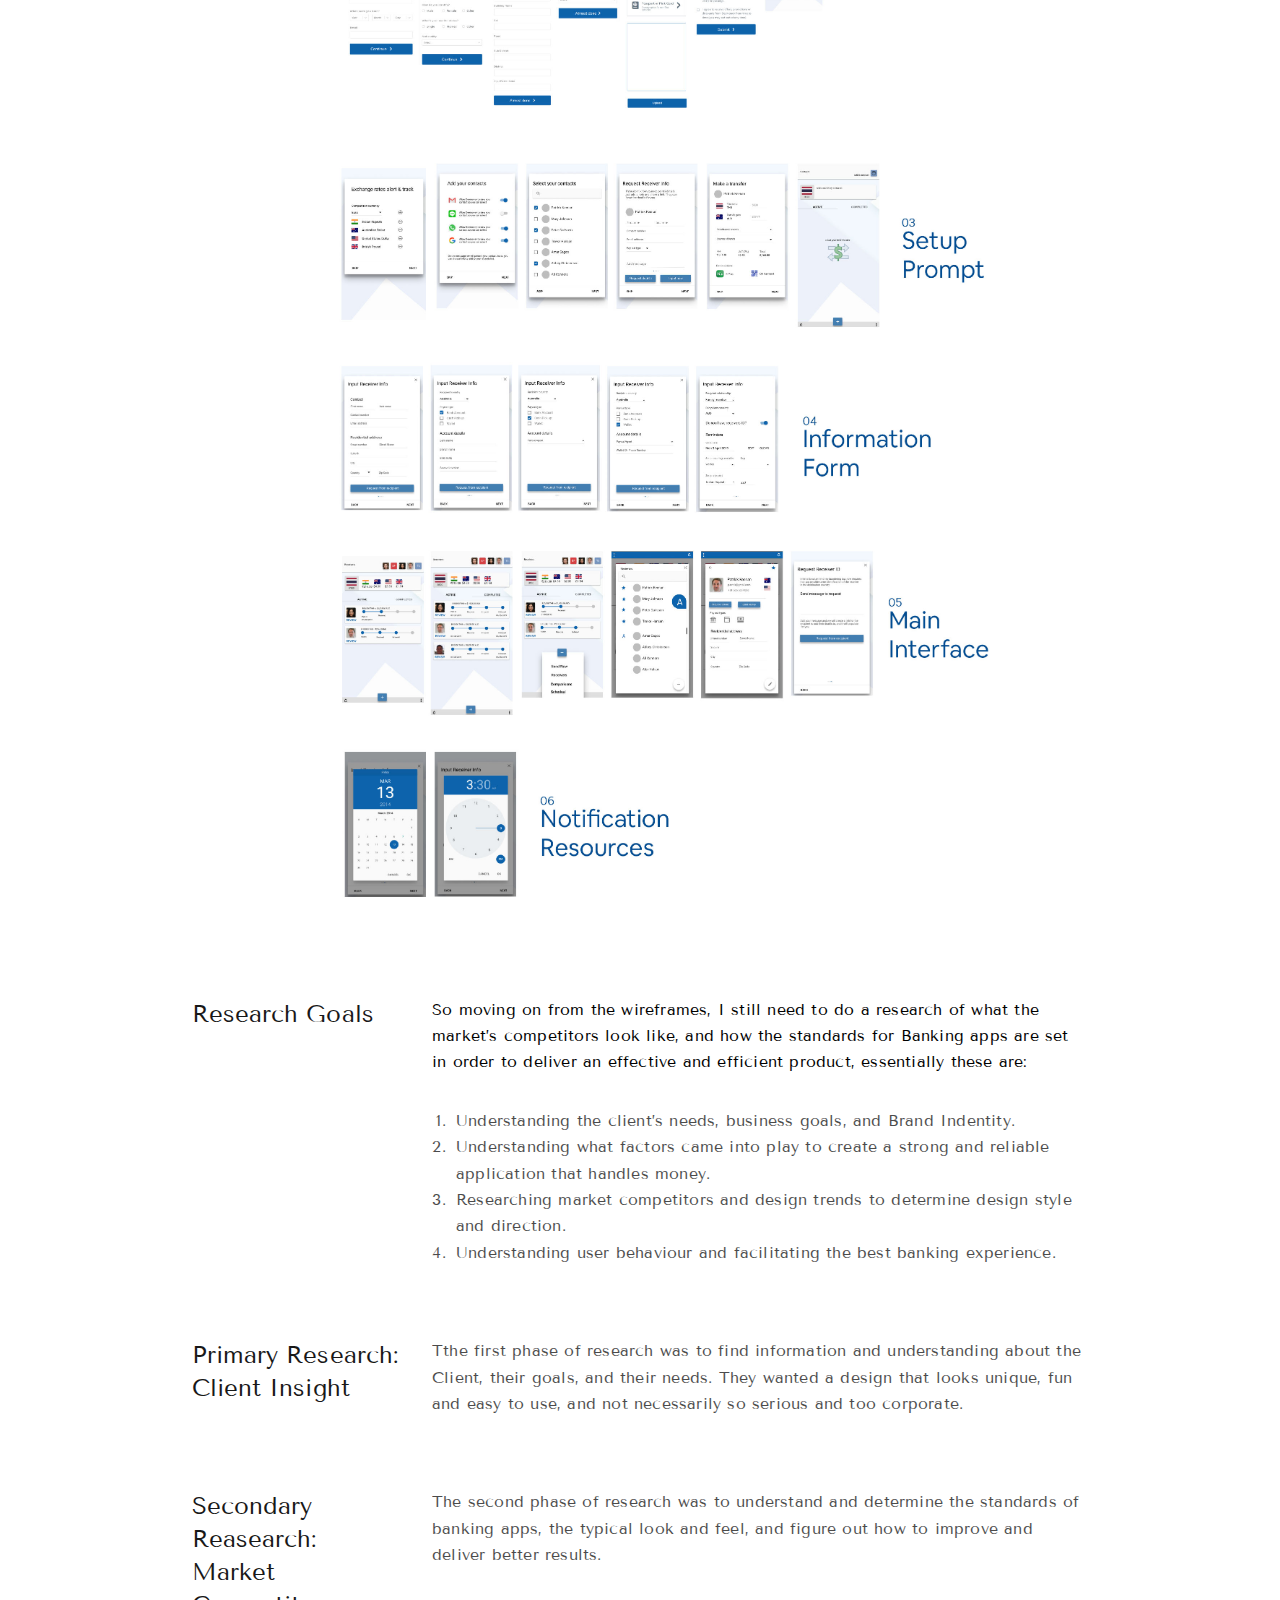
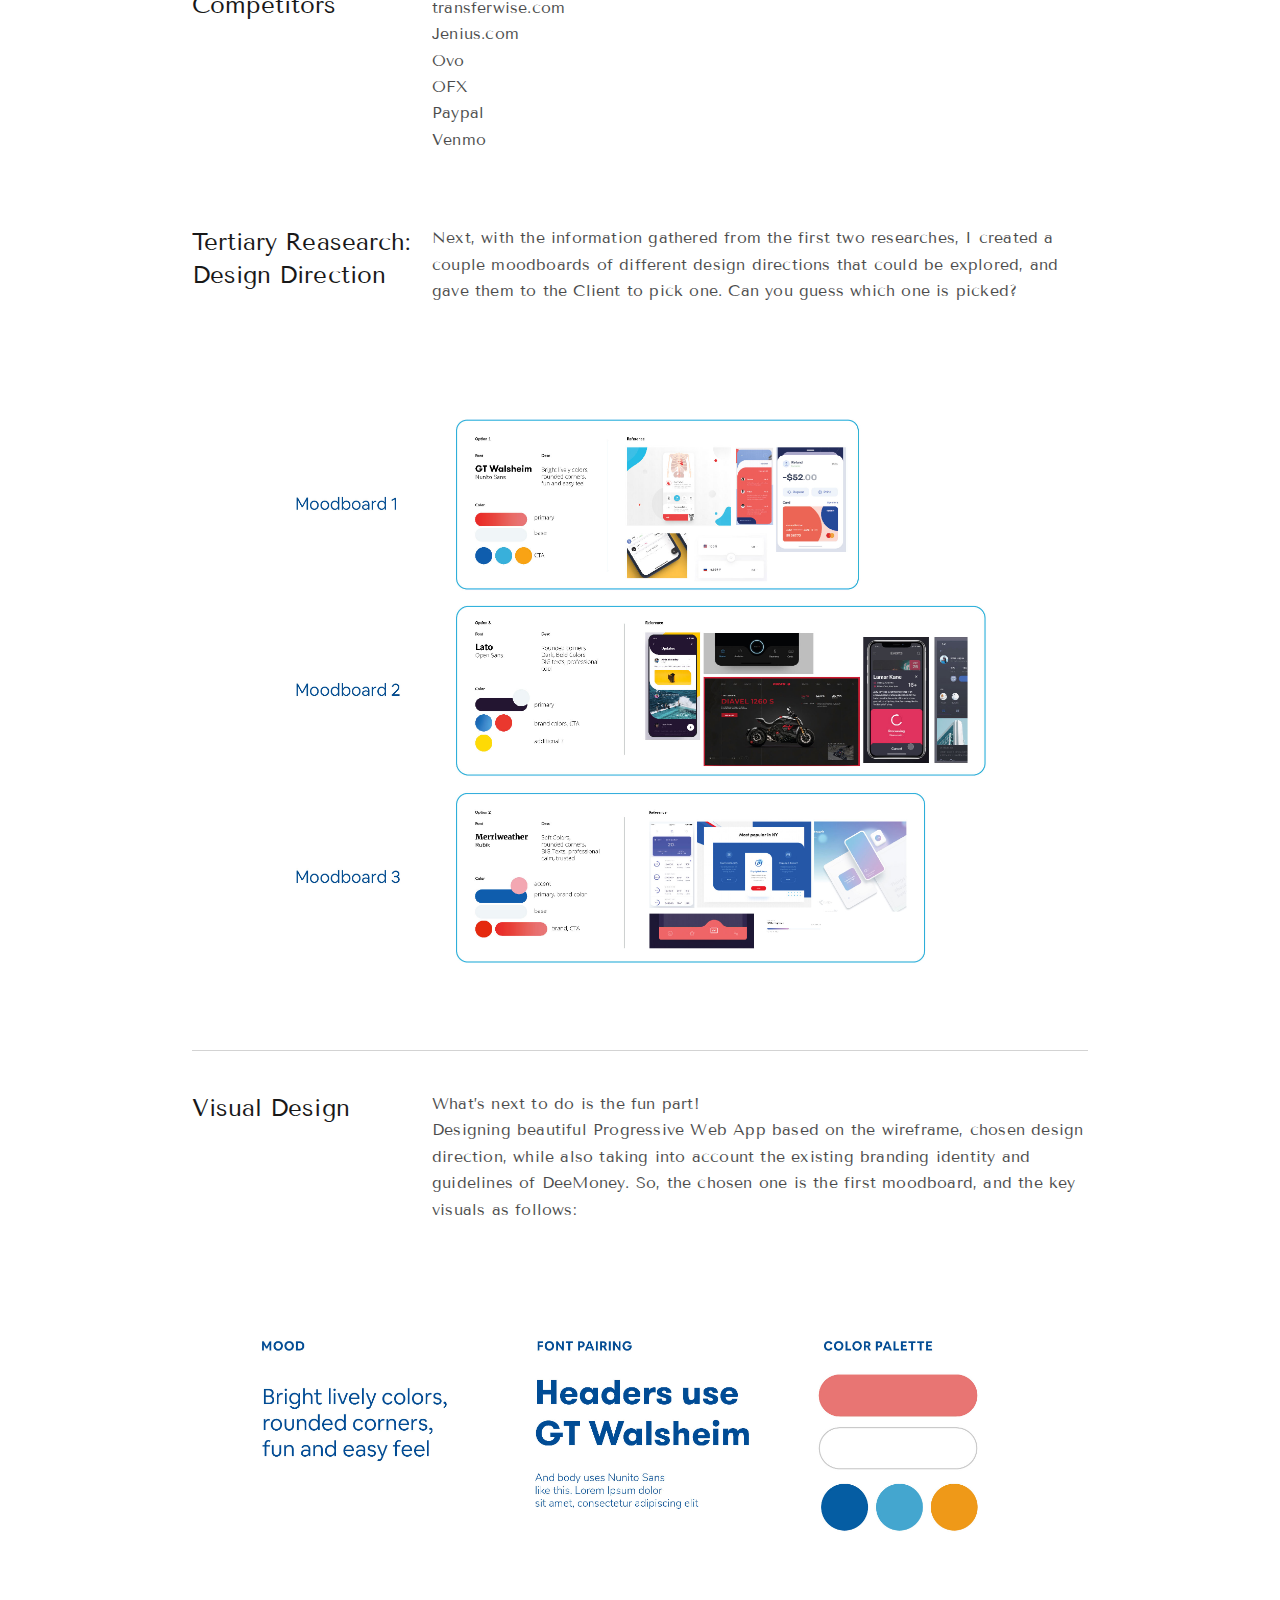
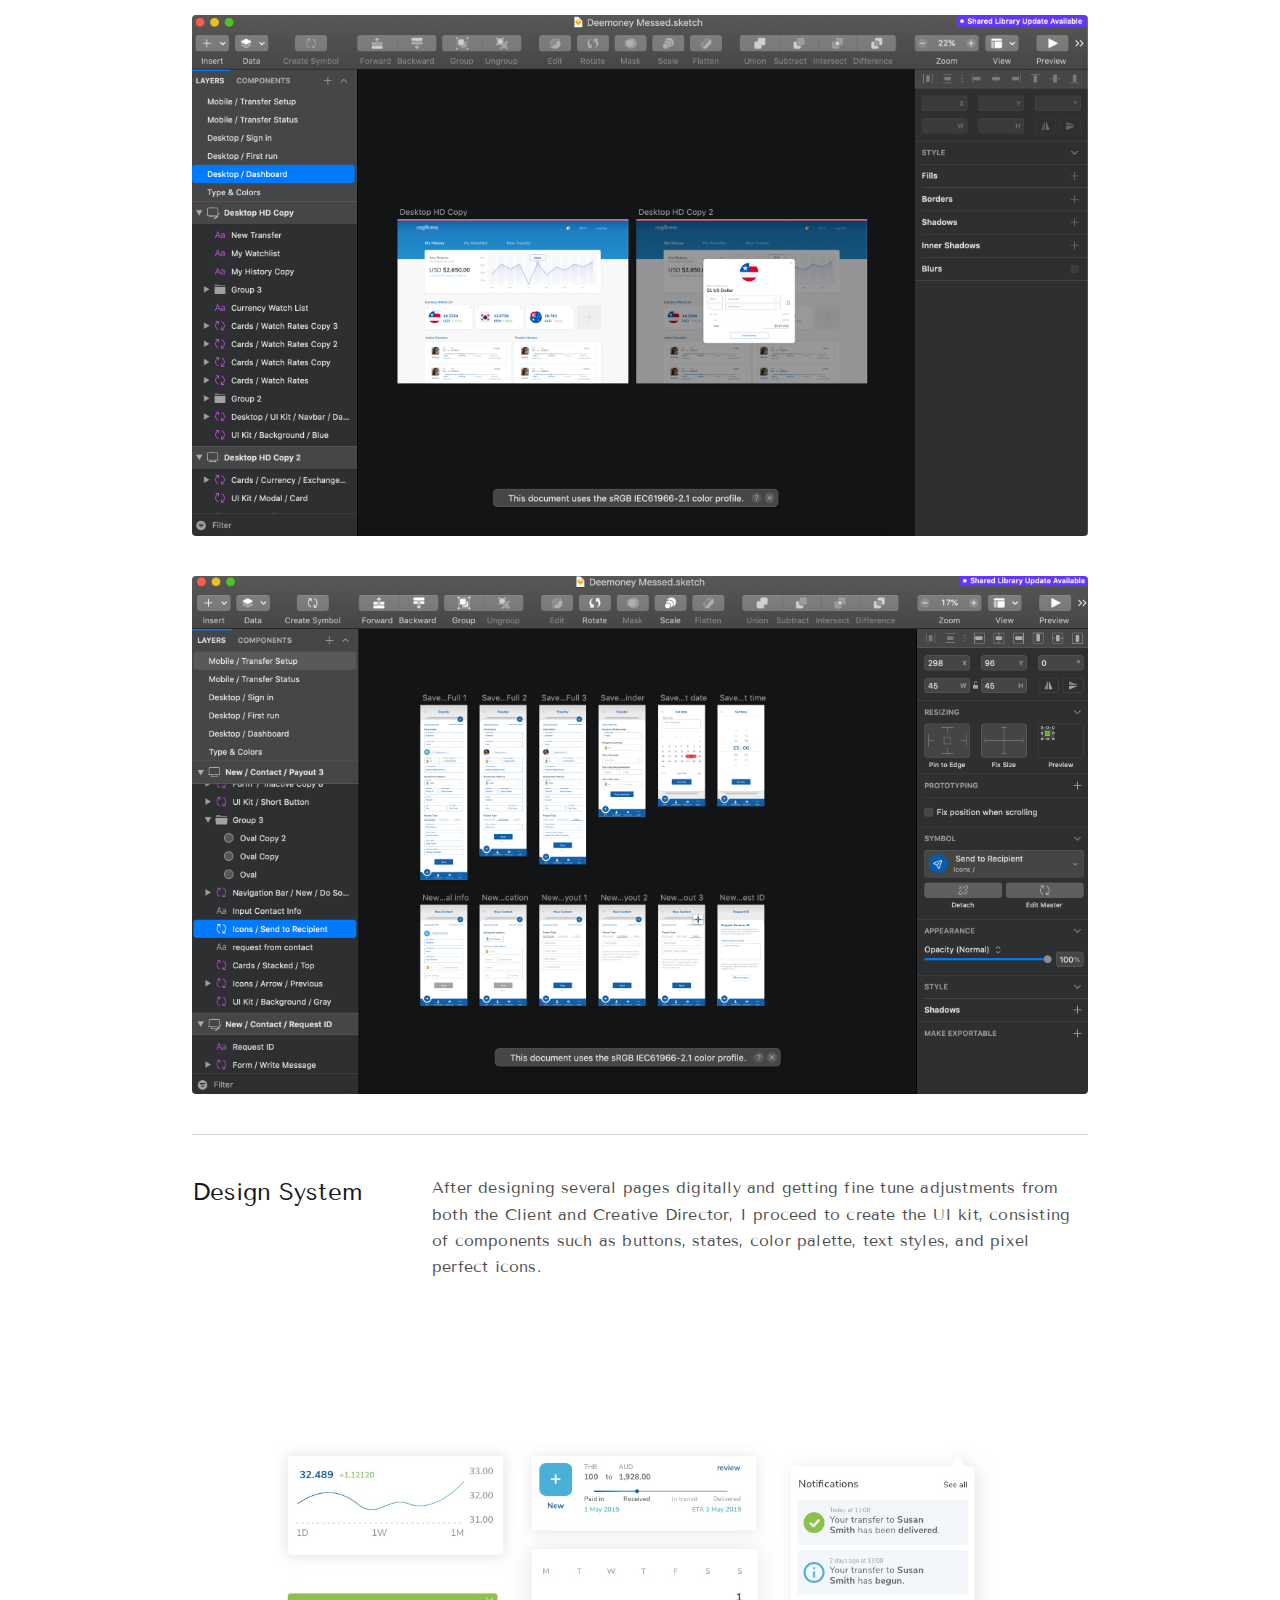
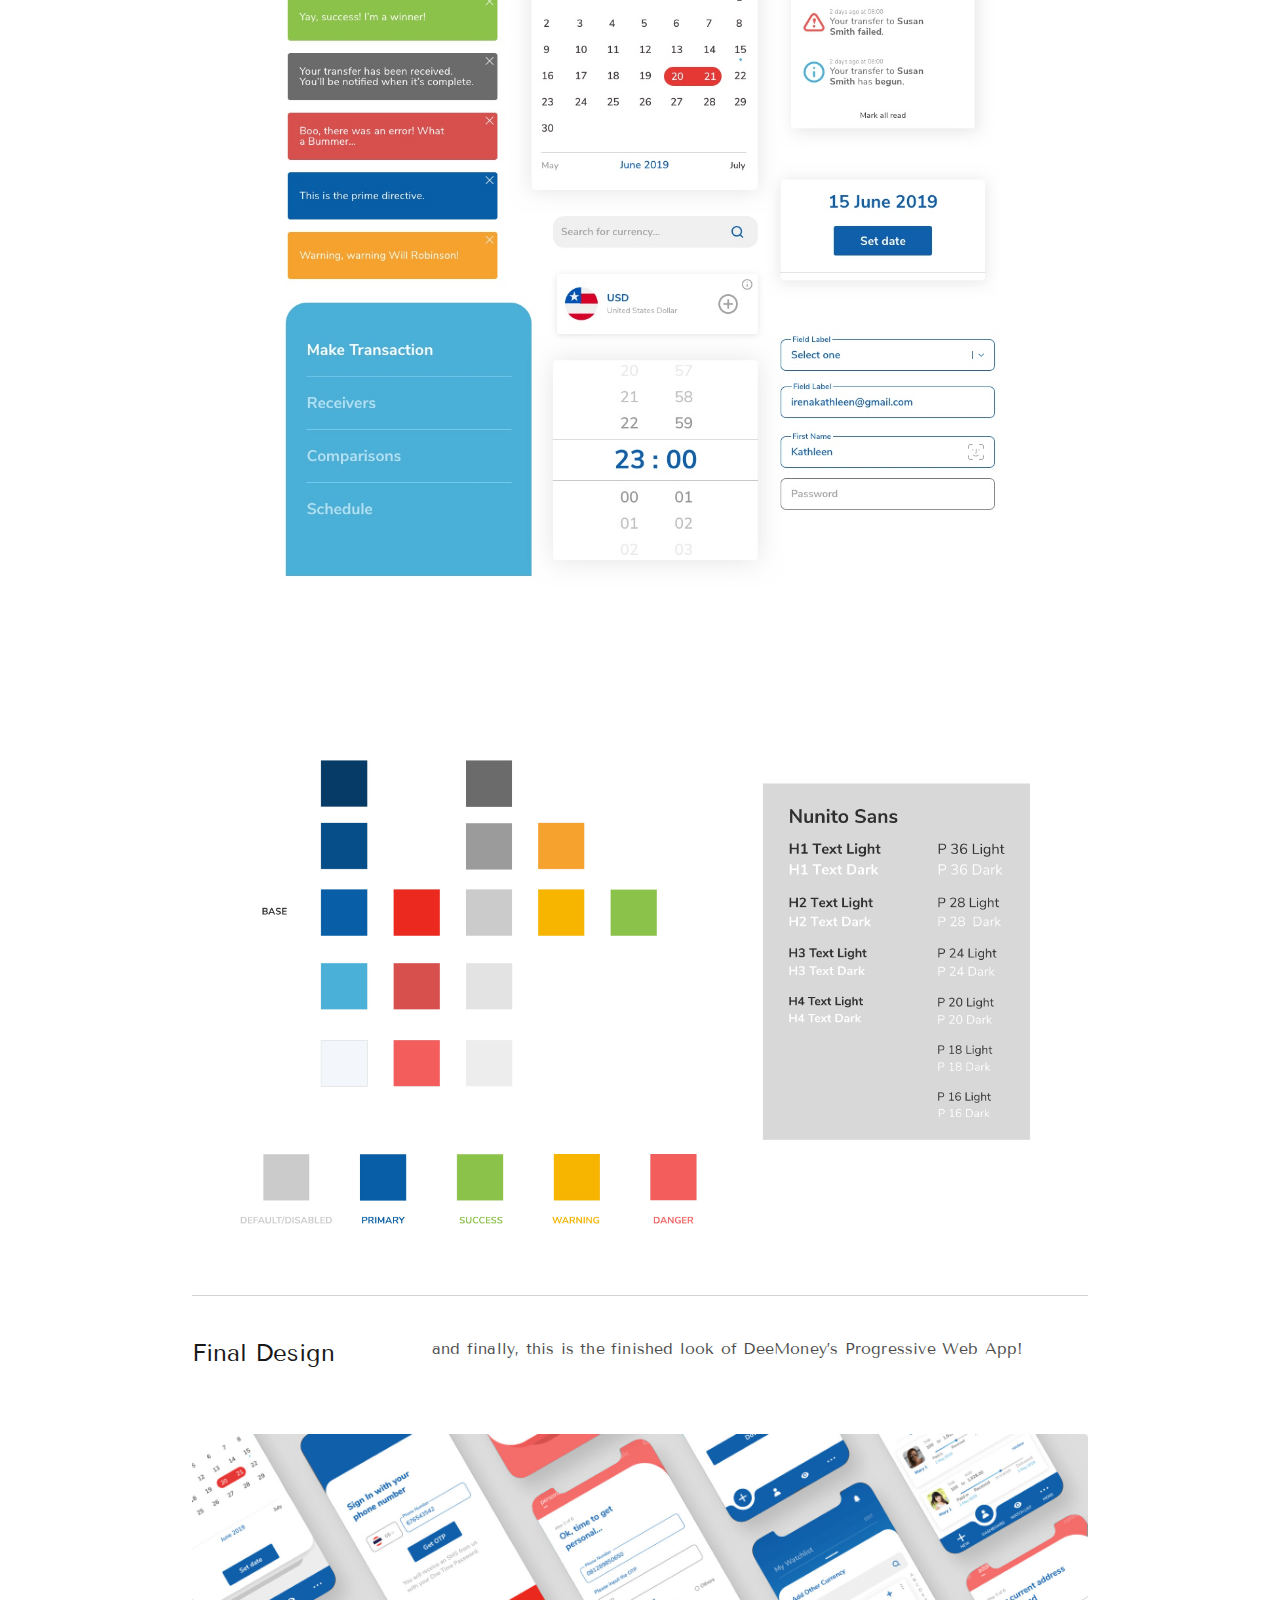
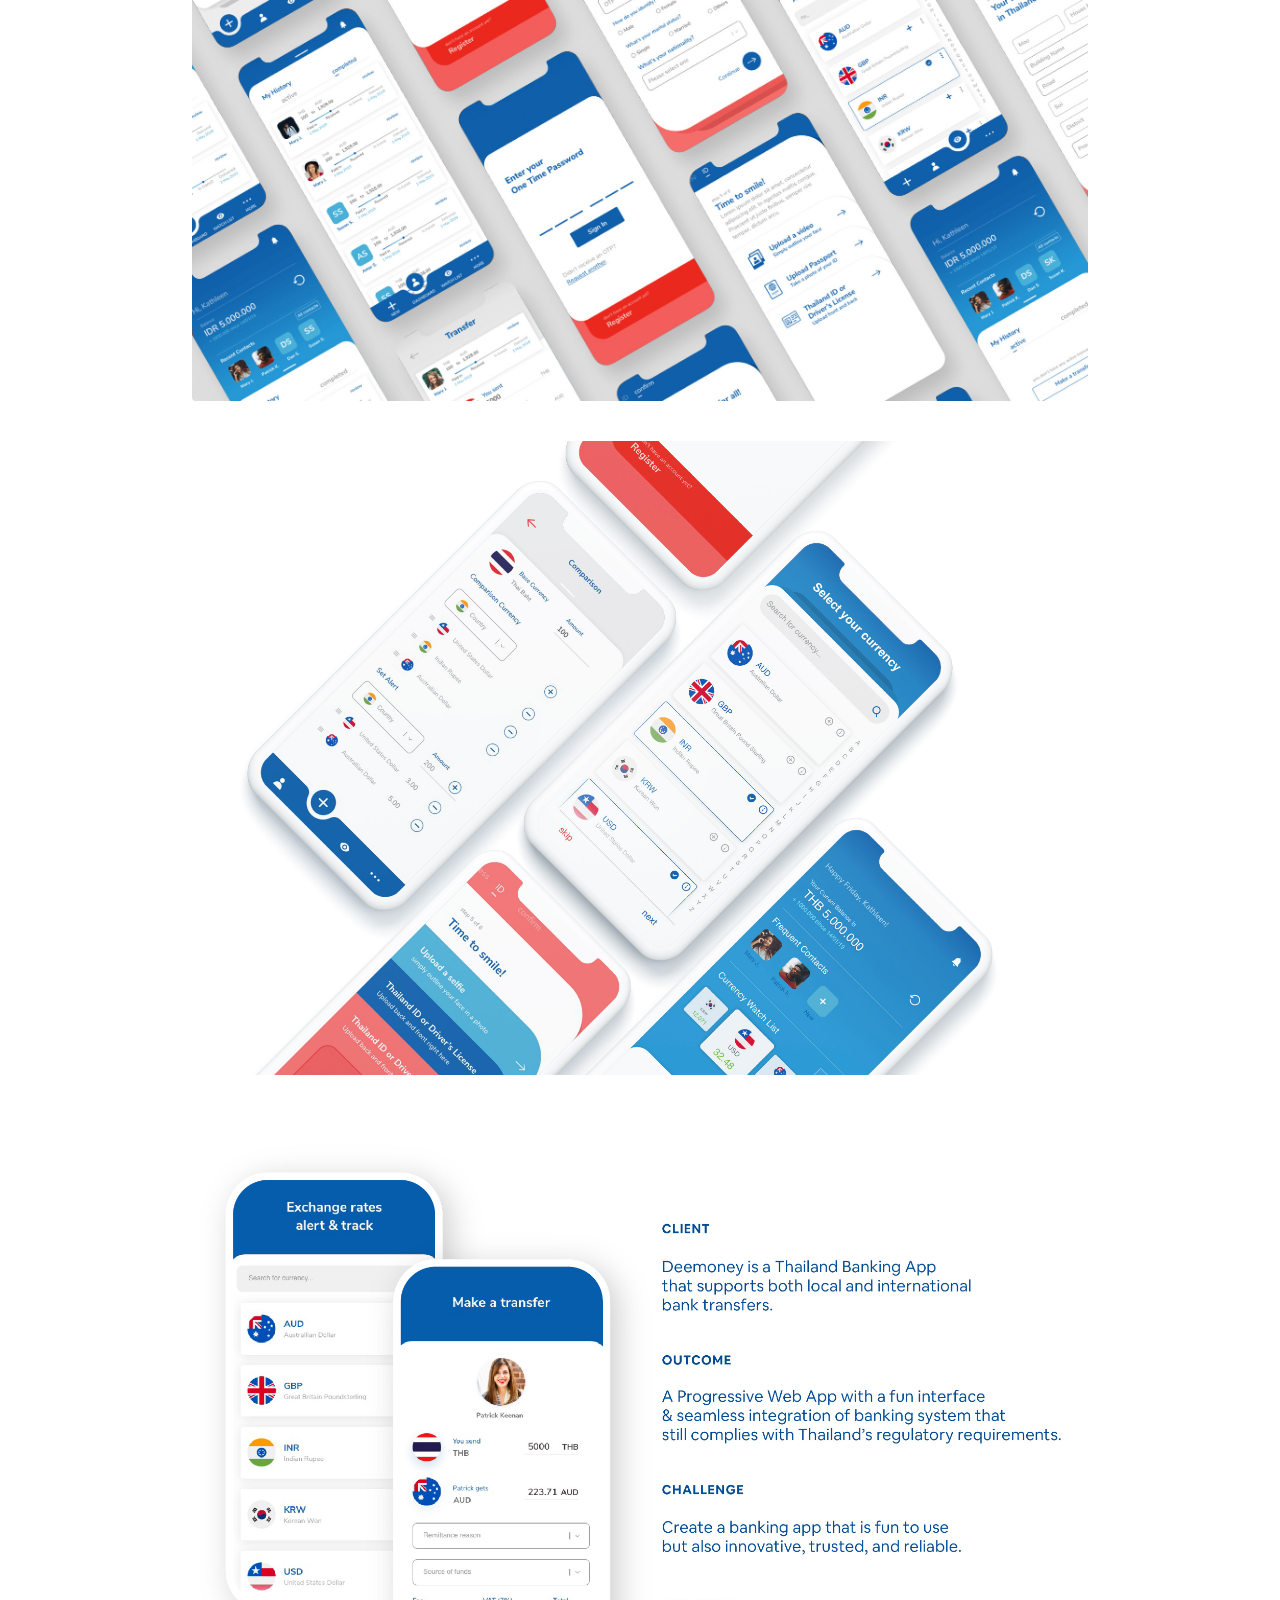
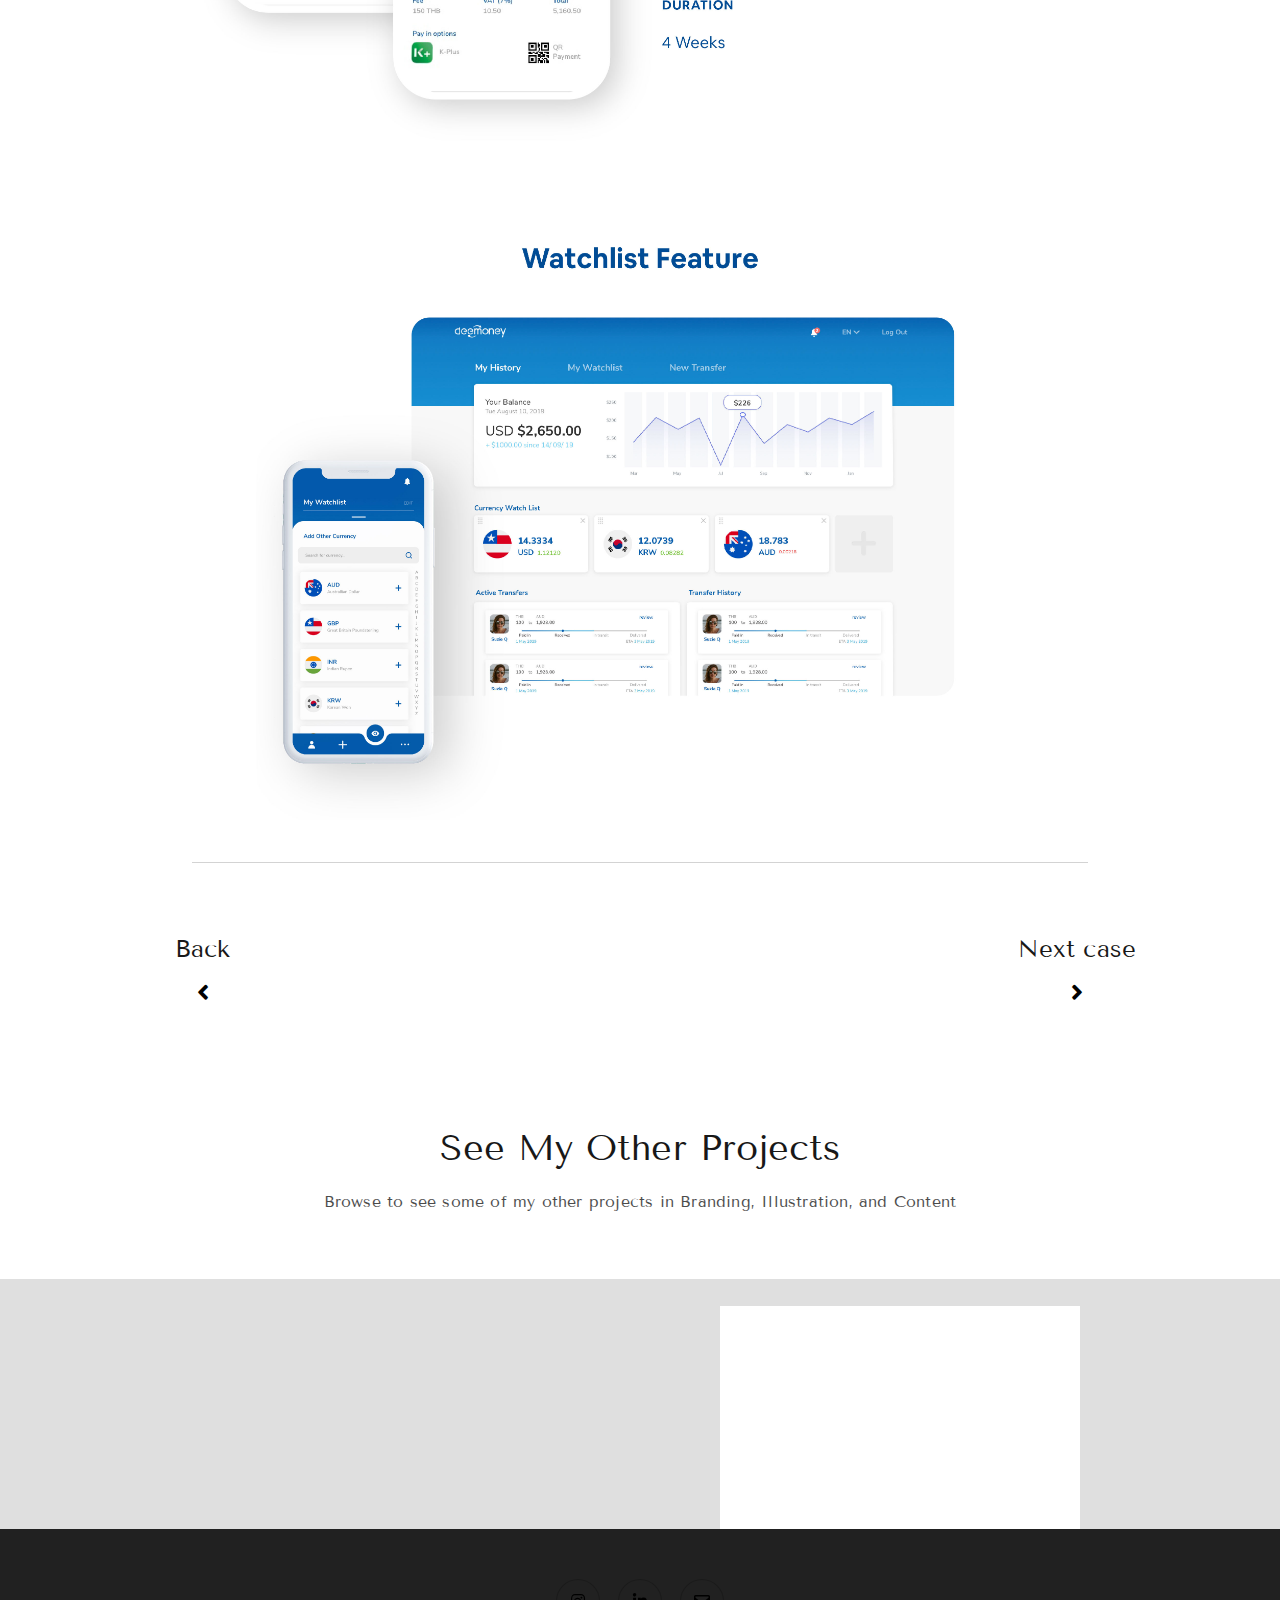
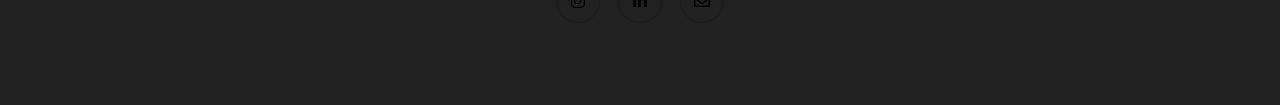
==== commit 49ef78fa: "Update case BG & Fix form" ====
--- a/deemoney.html
+++ b/deemoney.html
@@ -25,7 +25,7 @@
 
 <header>
 	<a href="index.html">
-	<img class="logo-img" src="Assets/Logo/K_Logo_50px.png" alt="Kathleen Irena" itemprop="logo" style="max-height: 50px">
+	<img class="logo-img" src="Assets/Logo/K_logo-black_50px.png" alt="Kathleen Irena" itemprop="logo" style="max-height: 50px">
 	</a>
 	<div class="topnav">
 
@@ -67,7 +67,7 @@
 						<div class="content">
 						<header>
 							<h2>DeeMoney | Thai Based Banking App Case Study</h2>
-							<p style="font-size:14px; color: #f7f7f7;">
+							<p style="font-size:16px;">
 								DeeMoney is a Thailand Banking App that supports both local and international banking fund transfers
 								and makes it easy and accessible to Thais and expatriates alike.
 							</p>
@@ -253,13 +253,13 @@
 	<section class="content">
 		<div class="row">
 			<div class="col-4 col-5-xxsmall">
-			<h1><a href="neuffa.html"> Back </a></h1><i class="fas fa-angle-left"></i>
+			<h1><a href="deemoney.html"> Back </h1><i class="fas fa-angle-left"></i></a>
 			</div>
 			<div class="col-4">
 			<h1> </h1><i class=""></i>
 			</div>
 			<div class="col-4 col-5-xxsmall">
-			<h1><a href="shopanddrive.html"> Next case </h1><i class="fas fa-angle-right"></i>
+			<h1><a href="grc.html"> Next case </h1><i class="fas fa-angle-right"></i></a>
 			</div>
 		</div>
 	</section>
--- a/pga/assets/css/main.css
+++ b/pga/assets/css/main.css
@@ -110,9 +110,9 @@
 		box-sizing: inherit;
 	}
 
-	body {
-		background: #fff;
-	}
+	/* body {
+		background-color: #E5ECF4;
+	} */
 
 		body.is-preload *, body.is-preload *:before, body.is-preload *:after {
 			-moz-animation: none !important;
@@ -165,7 +165,6 @@
 
 	body {
 		background-color: #121212;
-		color: #fff;
 	}
 
 	body, input, select, textarea {
@@ -197,7 +196,6 @@
 
 	p {
 		margin: 0 0 2rem 0;
-		color: #f7f7f7;
 		opacity: 70%;
 	}
 
@@ -335,7 +333,7 @@
 	}
 
 	a {
-		color: #f7f7f7;
+		color: #000000;
 	}
 
 		a:hover {
@@ -343,11 +341,10 @@
 		}
 
 	strong, b {
-		color: #f7f7f7;
+		color: #000000;
 	}
 
 	h1, h2, h3, h4, h5, h6 {
-		color: #f7f7f7;
 	}
 
 	blockquote {
@@ -7228,10 +7225,11 @@
 /* Wrapper (style1) */
 
 	.wrapper.style1 > .inner {
-		padding: 7rem 3.5rem 5rem 3.5rem ;
+		padding: 0rem 0rem 5rem 0rem ;
 		margin: 0 auto;
 		max-width: 100%;
 		width: 64rem;
+    background-color: #ffffff;
 	}
 
 		.wrapper.style1 > .inner.medium {
@@ -7245,7 +7243,7 @@
 	@media screen and (max-width: 1680px) {
 
 		.wrapper.style1 > .inner {
-			padding: 5rem 2.5rem 3rem 2.5rem ;
+			/* padding: 5rem 2.5rem 3rem 2.5rem ; */
 		}
 
 	}
@@ -7349,7 +7347,7 @@
 		}
 
 	#wrapper > .wrapper.style2.invert:not(.color1):not(.color2):not(.color3):not(.color4):not(.color5):not(.color6):not(.color7) {
-		background-color: #222222;
+		background-color: #ffffff;
 	}
 
 	#wrapper > .wrapper.style2.invert > .inner {
@@ -8271,8 +8269,7 @@
 	}
 
 		#wrapper > .invert {
-			background-color: #000000;
-			color: #ffffff;
+			background-color: #ffffff;
 		}
 
 			#wrapper > .invert input, #wrapper > .invert select, #wrapper > .invert textarea {
@@ -8558,19 +8555,19 @@
 			}
 
 			#wrapper > .invert .items.style1 > * {
-				border-color: white;
+				border-color: #d3d3d3;
 			}
 
 			#wrapper > .invert .items.style2 {
-				border-color: white;
+				border-color: #d3d3d3;
 			}
 
 				#wrapper > .invert .items.style2 > * {
-					border-color: white;
+					border-color: #d3d3d3;
 				}
 
 			#wrapper > .invert .index > * {
-				border-top-color: white;
+				border-top-color: #d3d3d3;
 			}
 
 		#wrapper > .color1 {
@@ -8628,7 +8625,7 @@
 			/* Style the links inside the navigation bar */
 			.topnav a {
 			  float: right;
-			  color: #f7f7f7;
+			  color: #000;
 			  text-align: center;
 			  padding: 14px 40px;
 			  text-decoration: none;
@@ -8794,7 +8791,7 @@
 }
 
 body {
-  background: #111;
+  background: #ffffff;
 }
 
 .horizontal-scroll-wrapper{
--- a/pga/assets/css/custom.css
+++ b/pga/assets/css/custom.css
@@ -123,6 +123,7 @@
 padding-top: 0px;
 padding-right: 50px;
 padding-left: 50px;
+padding-bottom: 80px;
 }
 
 html, body {
